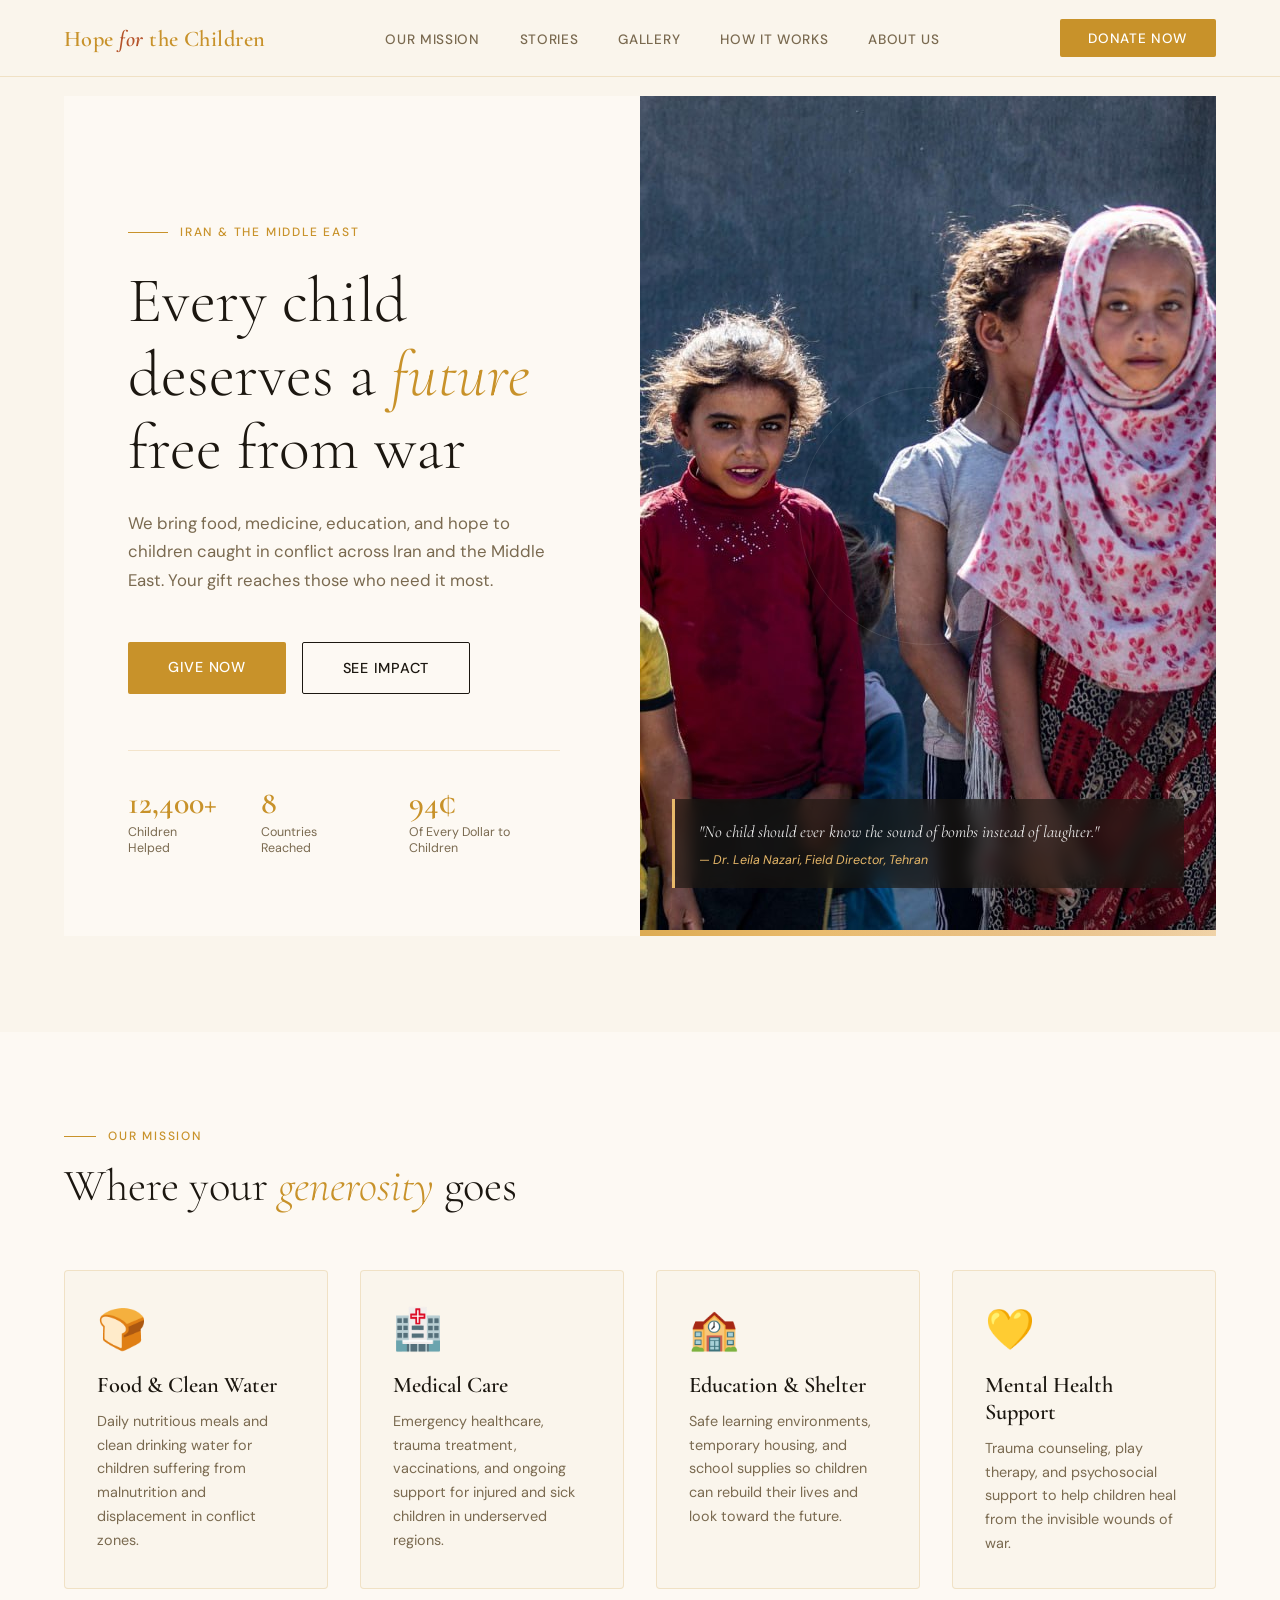
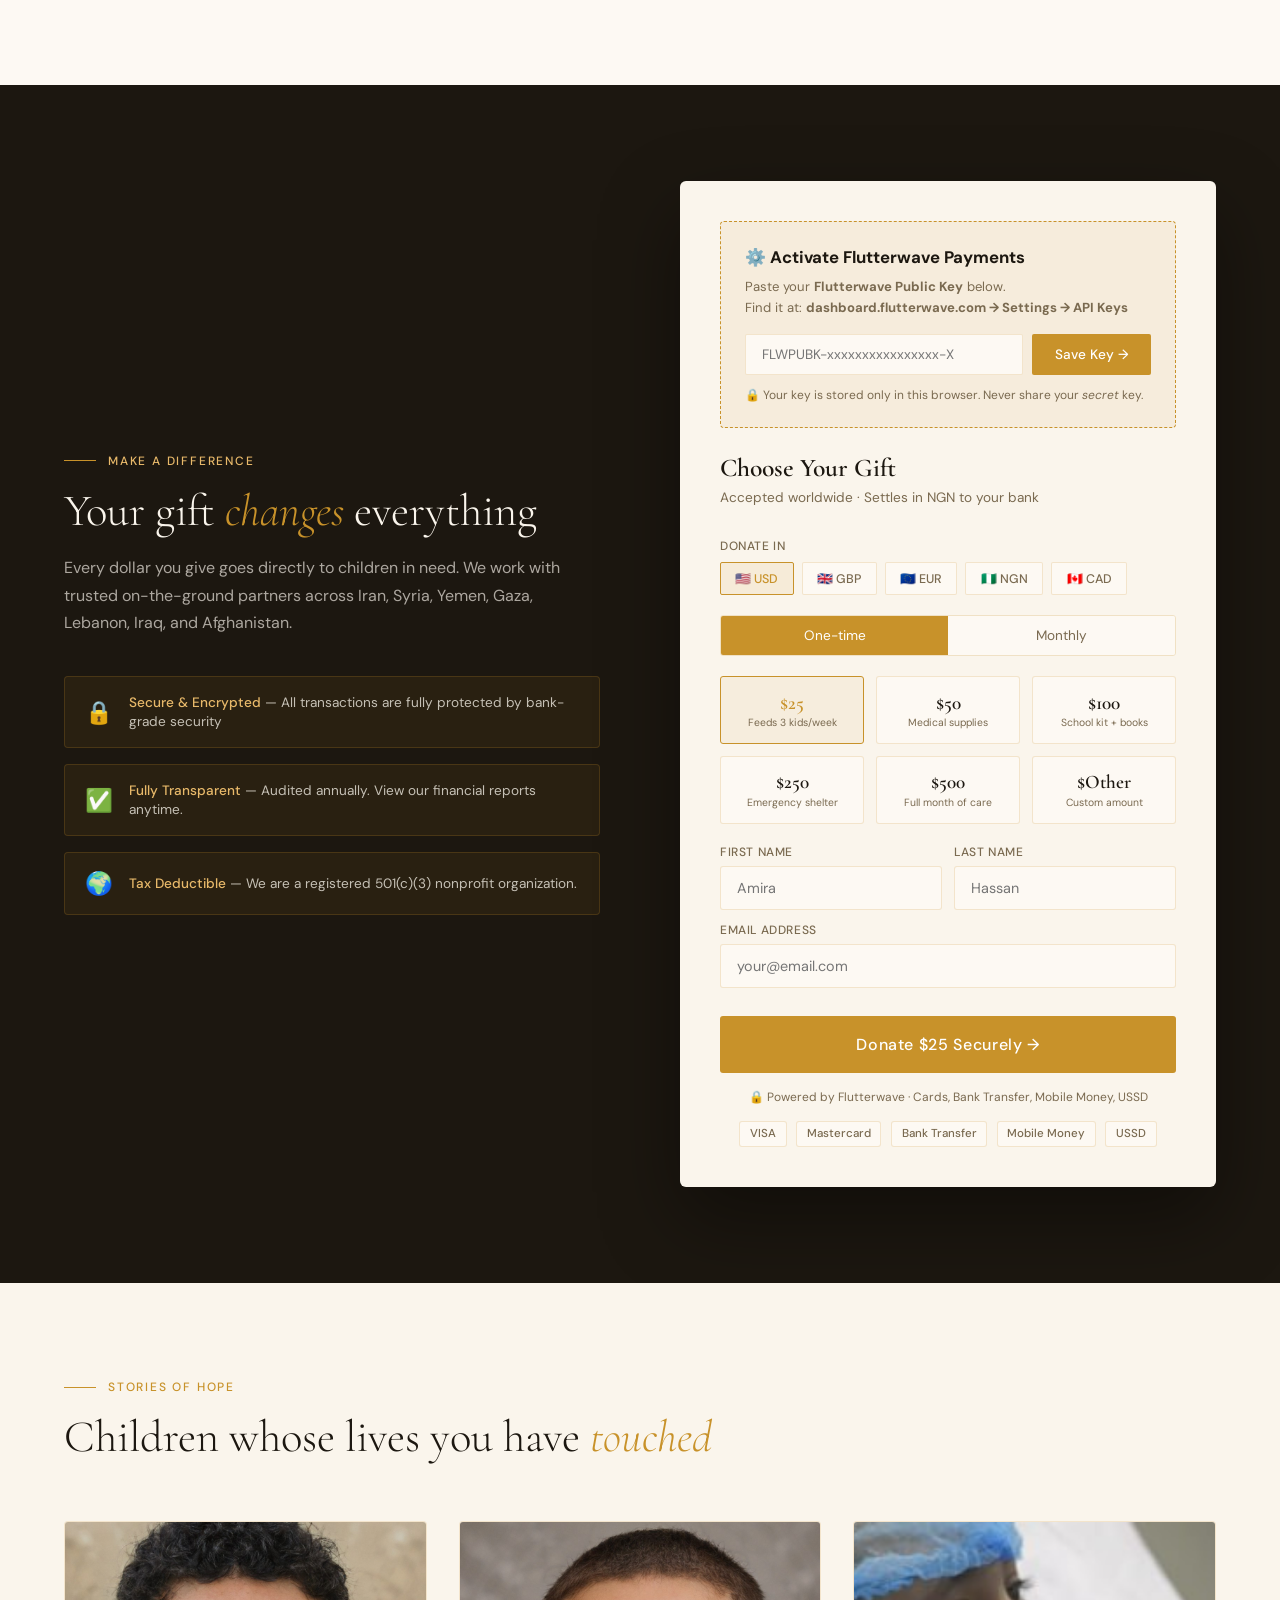
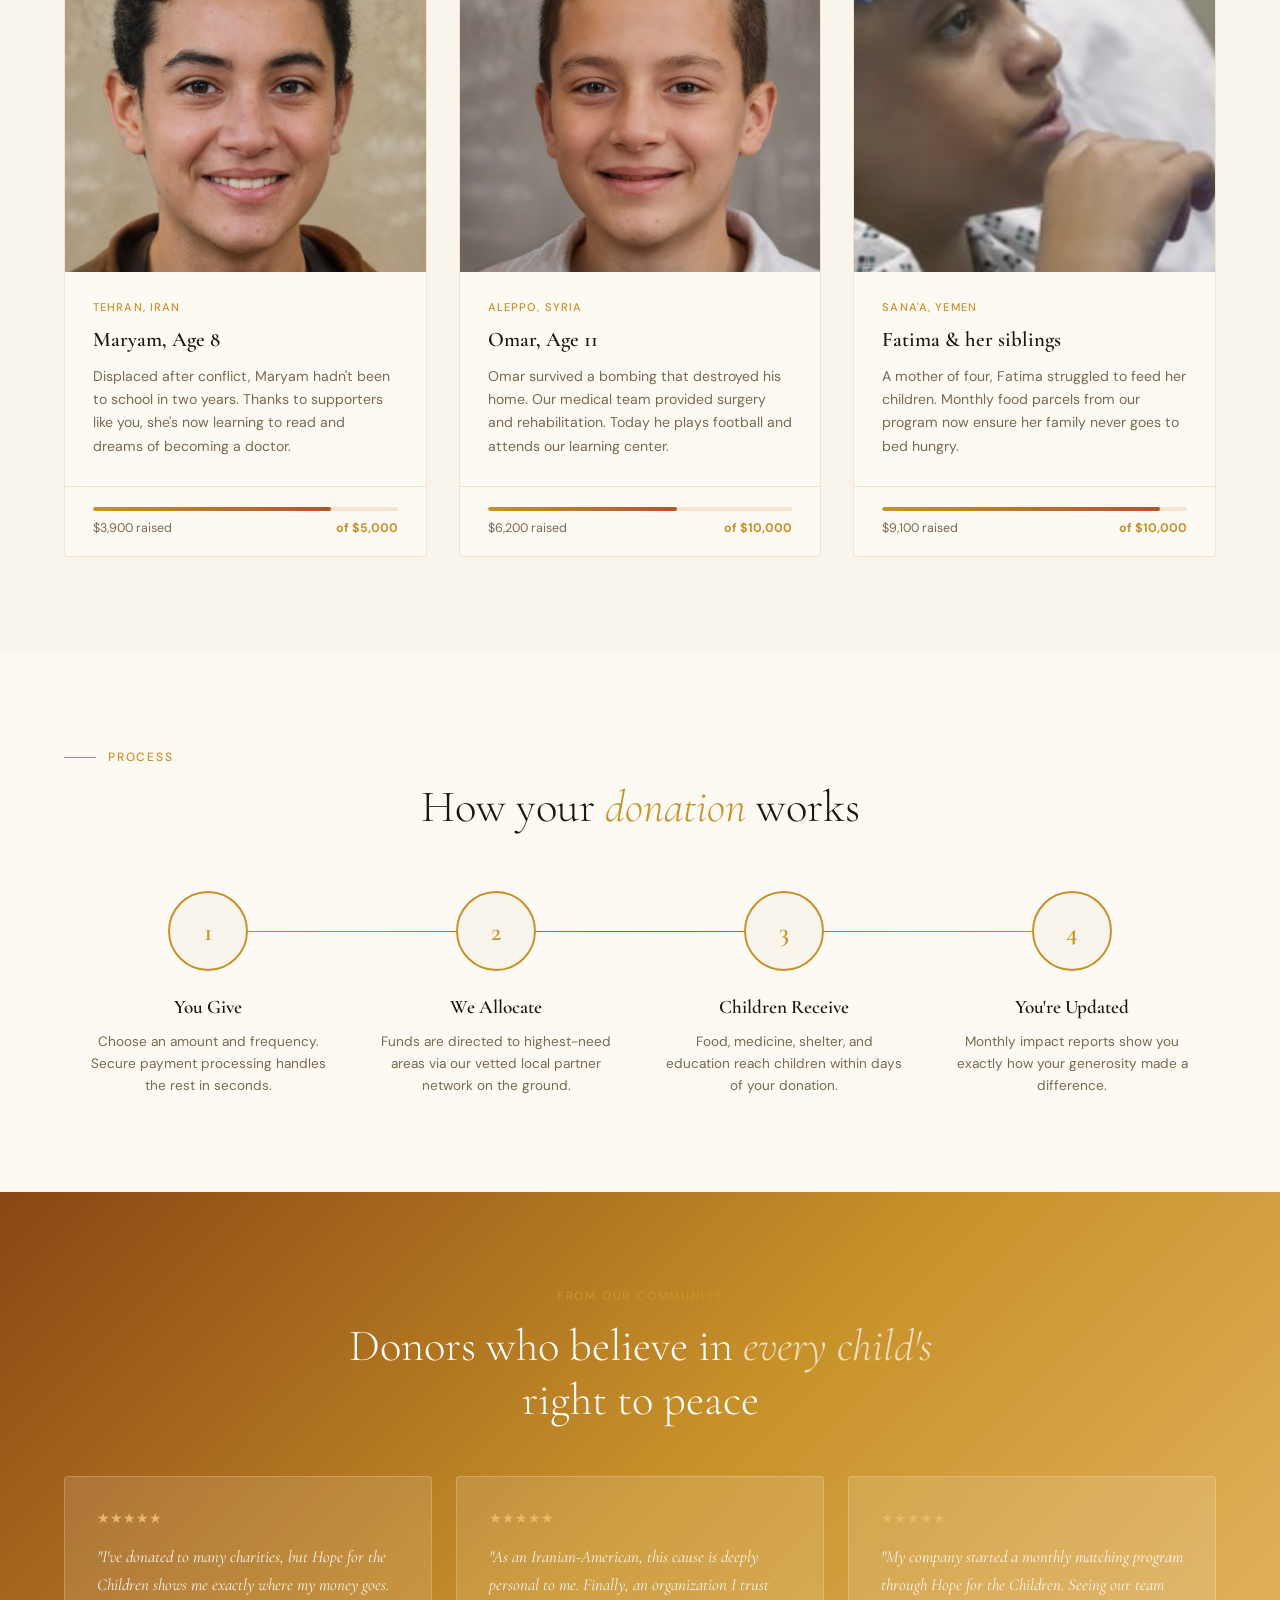
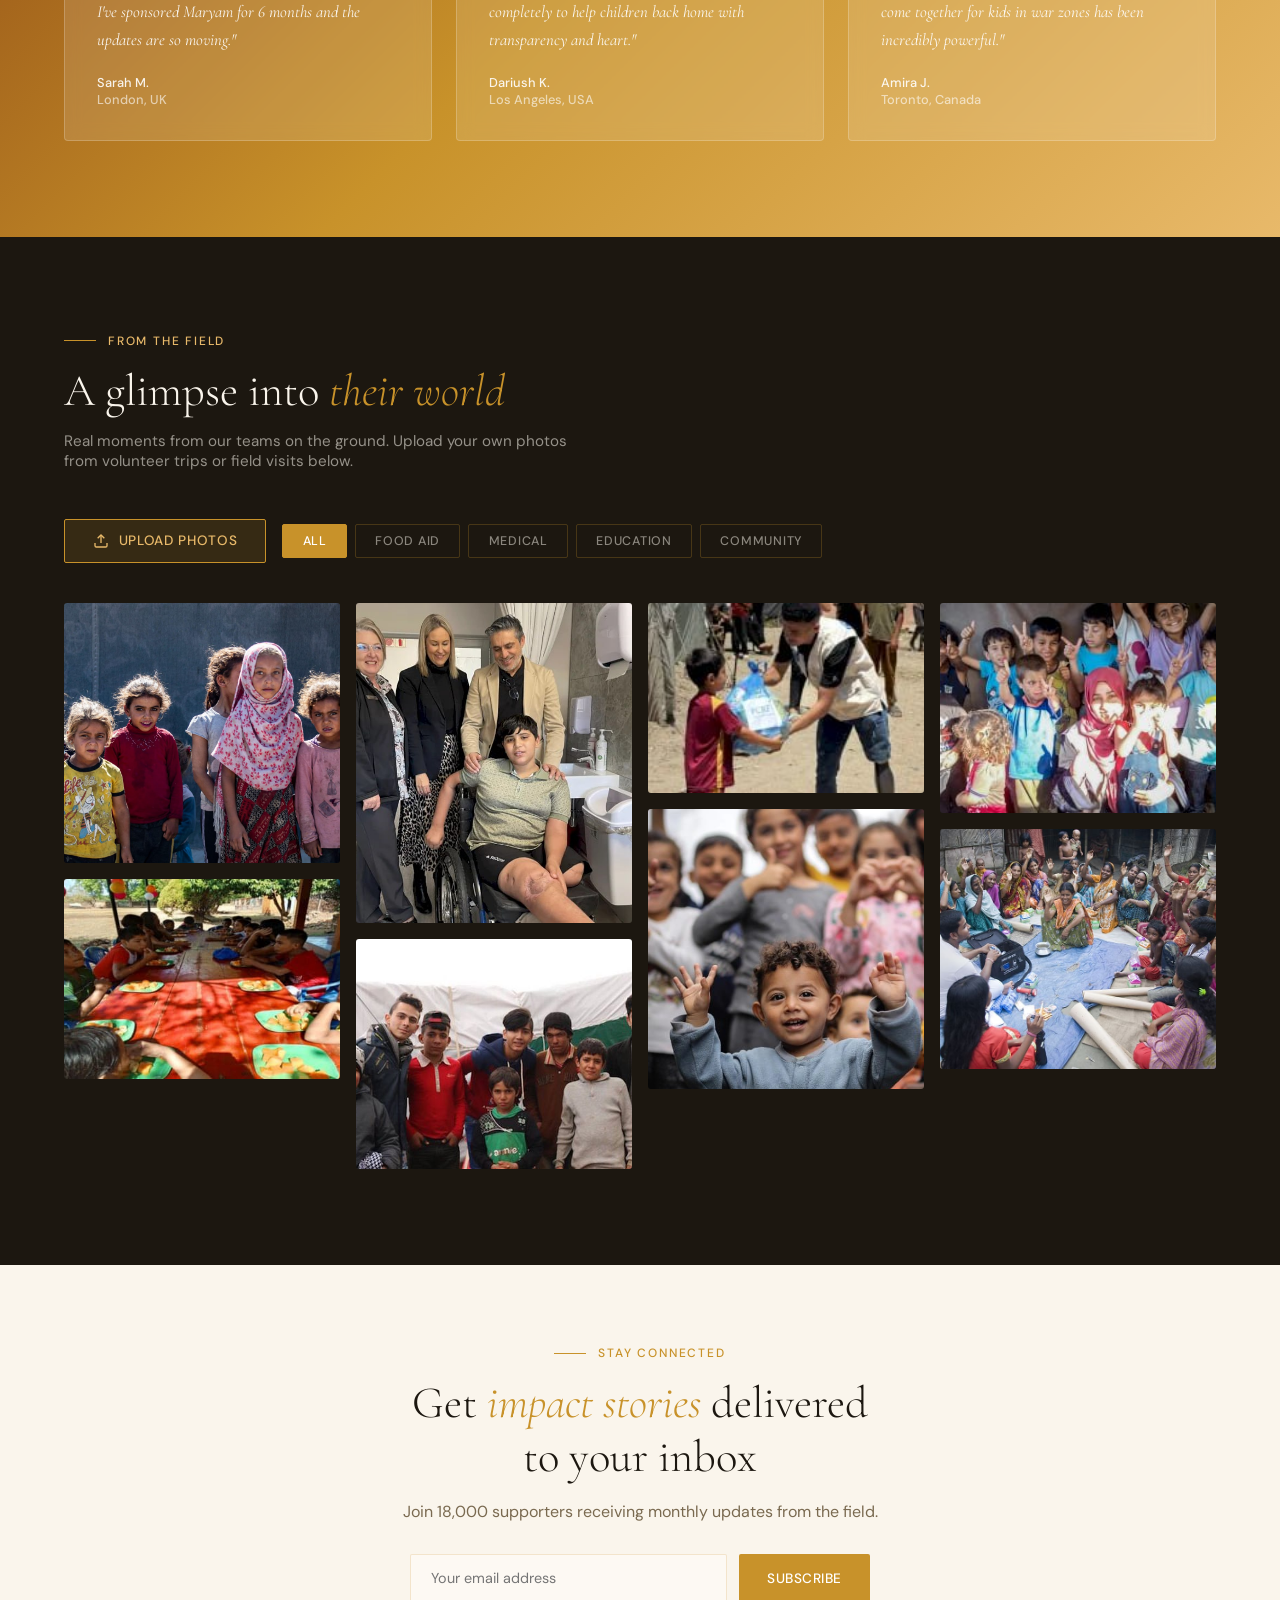
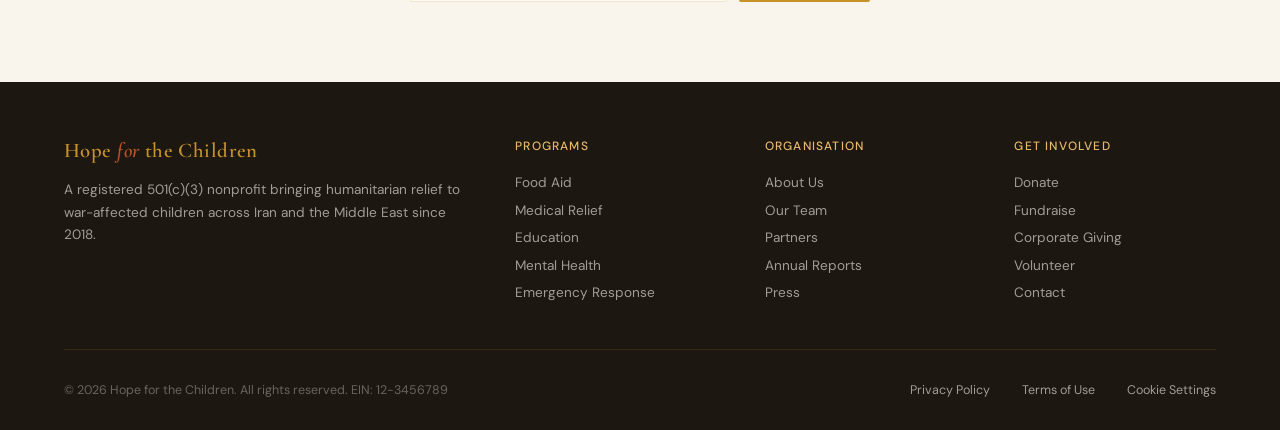
==== index.html @ 5f7e178a "Fix image paths and rename assets" ====
<!DOCTYPE html>
<html lang="en">
<head>
<meta charset="UTF-8">
<meta name="viewport" content="width=device-width, initial-scale=1.0">
<title>Hope for the Children — Iran & Middle East</title>
<link href="https://fonts.googleapis.com/css2?family=Cormorant+Garamond:ital,wght@0,300;0,400;0,600;1,300;1,400&family=DM+Sans:wght@300;400;500&display=swap" rel="stylesheet">
<style>
  *, *::before, *::after { box-sizing: border-box; margin: 0; padding: 0; }

  :root {
    --gold: #C8922A;
    --gold-light: #E8B96A;
    --terra: #B5532A;
    --cream: #FAF5EC;
    --warm-white: #FDF9F3;
    --charcoal: #1C1710;
    --text: #2E2416;
    --muted: #7A6A50;
    --border: rgba(200, 146, 42, 0.2);
  }

  html { scroll-behavior: smooth; }

  body {
    font-family: 'DM Sans', sans-serif;
    background: var(--cream);
    color: var(--text);
    overflow-x: hidden;
  }

  /* ── NAV ── */
  nav {
    position: fixed; top: 0; left: 0; right: 0; z-index: 100;
    display: flex; align-items: center; justify-content: space-between;
    padding: 1.2rem 4rem;
    background: rgba(250, 245, 236, 0.92);
    backdrop-filter: blur(12px);
    border-bottom: 1px solid var(--border);
  }
  .nav-logo {
    font-family: 'Cormorant Garamond', serif;
    font-size: 1.4rem; font-weight: 600; color: var(--gold);
    letter-spacing: 0.02em;
  }
  .nav-logo span { color: var(--terra); font-style: italic; }
  .nav-links { display: flex; gap: 2.5rem; list-style: none; }
  .nav-links a {
    font-size: 0.85rem; font-weight: 500; color: var(--muted);
    text-decoration: none; letter-spacing: 0.05em; text-transform: uppercase;
    transition: color 0.2s;
  }
  .nav-links a:hover { color: var(--gold); }
  .nav-cta {
    background: var(--gold); color: #fff; border: none;
    padding: 0.65rem 1.8rem; border-radius: 2px;
    font-family: 'DM Sans', sans-serif; font-size: 0.85rem;
    font-weight: 500; letter-spacing: 0.05em; text-transform: uppercase;
    cursor: pointer; transition: background 0.2s, transform 0.1s;
    text-decoration: none;
  }
  .nav-cta:hover { background: var(--terra); transform: translateY(-1px); }

  /* ── HERO ── */
  .hero {
    min-height: 100vh;
    display: grid; grid-template-columns: 1fr 1fr;
    position: relative; overflow: hidden;
  }
  .hero-left {
    display: flex; flex-direction: column; justify-content: center;
    padding: 8rem 5rem 5rem 4rem;
    background: var(--warm-white);
    position: relative; z-index: 2;
  }
  .hero-eyebrow {
    font-size: 0.75rem; font-weight: 500; color: var(--gold);
    letter-spacing: 0.15em; text-transform: uppercase;
    margin-bottom: 1.5rem;
    display: flex; align-items: center; gap: 0.75rem;
  }
  .hero-eyebrow::before {
    content: ''; display: block; width: 2.5rem; height: 1px; background: var(--gold);
  }
  .hero h1 {
    font-family: 'Cormorant Garamond', serif;
    font-size: clamp(3rem, 5vw, 4.5rem);
    font-weight: 300; line-height: 1.15; color: var(--charcoal);
    margin-bottom: 1.5rem;
  }
  .hero h1 em { color: var(--gold); font-style: italic; }
  .hero-sub {
    font-size: 1.05rem; color: var(--muted); line-height: 1.7;
    max-width: 480px; margin-bottom: 3rem;
  }
  .hero-actions { display: flex; gap: 1rem; flex-wrap: wrap; }
  .btn-primary {
    background: var(--gold); color: #fff; border: none;
    padding: 1rem 2.5rem; border-radius: 2px;
    font-family: 'DM Sans', sans-serif; font-size: 0.9rem;
    font-weight: 500; letter-spacing: 0.05em; text-transform: uppercase;
    cursor: pointer; transition: all 0.2s; text-decoration: none; display: inline-block;
  }
  .btn-primary:hover { background: var(--terra); transform: translateY(-2px); box-shadow: 0 8px 24px rgba(200,146,42,0.3); }
  .btn-secondary {
    background: transparent; color: var(--charcoal);
    border: 1.5px solid var(--charcoal);
    padding: 1rem 2.5rem; border-radius: 2px;
    font-family: 'DM Sans', sans-serif; font-size: 0.9rem;
    font-weight: 500; letter-spacing: 0.05em; text-transform: uppercase;
    cursor: pointer; transition: all 0.2s; text-decoration: none; display: inline-block;
  }
  .btn-secondary:hover { border-color: var(--gold); color: var(--gold); }
  .hero-stats {
    display: flex; gap: 2.5rem; margin-top: 3.5rem;
    padding-top: 2rem; border-top: 1px solid var(--border);
  }
  .hero-stat-num {
    font-family: 'Cormorant Garamond', serif;
    font-size: 2rem; font-weight: 600; color: var(--gold);
  }
  .hero-stat-label { font-size: 0.78rem; color: var(--muted); font-weight: 400; margin-top: 0.1rem; }
  .hero-right {
    position: relative; overflow: hidden;
    background: linear-gradient(135deg, #8B4513 0%, #C8922A 40%, #E8B96A 70%, #F5DEB3 100%);
  }
  .hero-pattern {
    position: absolute; inset: 0;
    background-image:
      radial-gradient(circle at 30% 40%, rgba(255,255,255,0.08) 0%, transparent 50%),
      radial-gradient(circle at 80% 70%, rgba(181,83,42,0.3) 0%, transparent 50%);
  }
  .hero-geometric {
    position: absolute; inset: 0;
    display: flex; align-items: center; justify-content: center;
  }
  .geo-circle {
    width: 420px; height: 420px; border-radius: 50%;
    border: 1px solid rgba(255,255,255,0.2);
    display: flex; align-items: center; justify-content: center;
    position: relative;
    animation: slowSpin 40s linear infinite;
  }
  .geo-circle::before {
    content: ''; position: absolute; inset: 30px;
    border-radius: 50%; border: 1px solid rgba(255,255,255,0.15);
  }
  .geo-circle::after {
    content: ''; position: absolute; inset: 80px;
    border-radius: 50%; border: 1px solid rgba(255,255,255,0.1);
  }
  @keyframes slowSpin { to { transform: rotate(360deg); } }
  .geo-inner {
    width: 200px; height: 200px;
    display: flex; flex-direction: column; align-items: center; justify-content: center;
    background: rgba(255,255,255,0.1);
    border-radius: 50%; backdrop-filter: blur(4px);
    animation: slowSpin 40s linear reverse infinite;
  }
  .geo-icon { font-size: 4rem; animation: pulse 3s ease-in-out infinite; }
  @keyframes pulse { 0%,100%{transform:scale(1)} 50%{transform:scale(1.08)} }
  .geo-text {
    font-family: 'Cormorant Garamond', serif;
    font-size: 0.85rem; color: rgba(255,255,255,0.9);
    letter-spacing: 0.1em; text-transform: uppercase; margin-top: 0.5rem;
  }
  .hero-quote {
    position: absolute; bottom: 3rem; left: 2rem; right: 2rem;
    background: rgba(28,23,16,0.6); backdrop-filter: blur(8px);
    border-left: 3px solid var(--gold-light);
    padding: 1.25rem 1.5rem; border-radius: 0 4px 4px 0;
    color: rgba(255,255,255,0.9);
  }
  .hero-quote p {
    font-family: 'Cormorant Garamond', serif;
    font-size: 1.05rem; font-style: italic; line-height: 1.5;
  }
  .hero-quote cite { font-size: 0.78rem; color: var(--gold-light); margin-top: 0.5rem; display: block; }

  /* ── SECTION BASE ── */
  section { padding: 6rem 4rem; }
  .section-label {
    font-size: 0.75rem; font-weight: 500; color: var(--gold);
    letter-spacing: 0.15em; text-transform: uppercase;
    display: flex; align-items: center; gap: 0.75rem;
    margin-bottom: 1rem;
  }
  .section-label::before { content:''; width:2rem; height:1px; background:var(--gold); display:block; }
  h2 {
    font-family: 'Cormorant Garamond', serif;
    font-size: clamp(2rem, 3.5vw, 3rem); font-weight: 300;
    color: var(--charcoal); line-height: 1.2;
  }
  h2 em { color: var(--gold); font-style: italic; }

  /* ── IMPACT AREAS ── */
  .impact { background: var(--warm-white); }
  .impact-grid {
    display: grid; grid-template-columns: repeat(4, 1fr); gap: 2rem;
    margin-top: 3.5rem;
  }
  .impact-card {
    padding: 2rem;
    border: 1px solid var(--border);
    border-radius: 4px;
    background: var(--cream);
    transition: all 0.3s; cursor: default;
    position: relative; overflow: hidden;
  }
  .impact-card::before {
    content: ''; position: absolute; bottom: 0; left: 0; right: 0; height: 3px;
    background: linear-gradient(90deg, var(--gold), var(--terra));
    transform: scaleX(0); transform-origin: left; transition: transform 0.3s;
  }
  .impact-card:hover { transform: translateY(-4px); box-shadow: 0 16px 40px rgba(200,146,42,0.1); }
  .impact-card:hover::before { transform: scaleX(1); }
  .impact-icon { font-size: 2.5rem; margin-bottom: 1rem; }
  .impact-card h3 {
    font-family: 'Cormorant Garamond', serif;
    font-size: 1.4rem; font-weight: 600; margin-bottom: 0.75rem; color: var(--charcoal);
  }
  .impact-card p { font-size: 0.9rem; color: var(--muted); line-height: 1.65; }

  /* ── DONATE ── */
  .donate-section {
    background: var(--charcoal);
    display: grid; grid-template-columns: 1fr 1fr; gap: 5rem;
    align-items: center;
  }
  .donate-left h2 { color: var(--cream); }
  .donate-left p { color: rgba(250,245,236,0.65); font-size: 1rem; line-height: 1.7; margin-top: 1rem; }
  .trust-badges { display: flex; flex-direction: column; gap: 1rem; margin-top: 2.5rem; }
  .trust-badge {
    display: flex; align-items: center; gap: 1rem;
    padding: 1rem 1.25rem; border-radius: 4px;
    background: rgba(200,146,42,0.08); border: 1px solid rgba(200,146,42,0.2);
  }
  .trust-badge-icon { font-size: 1.4rem; }
  .trust-badge-text { font-size: 0.85rem; color: rgba(250,245,236,0.75); line-height: 1.4; }
  .trust-badge-text strong { color: var(--gold-light); font-weight: 500; }
  .donate-form {
    background: var(--cream); border-radius: 6px; padding: 2.5rem;
    box-shadow: 0 32px 80px rgba(0,0,0,0.4);
  }
  .form-title {
    font-family: 'Cormorant Garamond', serif;
    font-size: 1.6rem; font-weight: 600; color: var(--charcoal);
    margin-bottom: 0.4rem;
  }
  .form-subtitle { font-size: 0.85rem; color: var(--muted); margin-bottom: 2rem; }
  .amount-grid { display: grid; grid-template-columns: repeat(3, 1fr); gap: 0.75rem; margin-bottom: 1.5rem; }
  .amount-btn {
    padding: 0.85rem; border-radius: 3px;
    border: 1.5px solid var(--border); background: var(--warm-white);
    font-family: 'Cormorant Garamond', serif; font-size: 1.2rem; font-weight: 600;
    color: var(--charcoal); cursor: pointer; transition: all 0.2s; text-align: center;
  }
  .amount-btn:hover, .amount-btn.active {
    border-color: var(--gold); background: rgba(200,146,42,0.08); color: var(--gold);
  }
  .amount-btn small { display: block; font-family: 'DM Sans', sans-serif; font-size: 0.65rem; color: var(--muted); font-weight: 400; margin-top: 0.1rem; }
  .custom-amount {
    margin-bottom: 1.5rem;
  }
  .custom-amount label { font-size: 0.78rem; font-weight: 500; color: var(--muted); letter-spacing: 0.05em; text-transform: uppercase; display: block; margin-bottom: 0.5rem; }
  .input-wrap { position: relative; }
  .input-wrap span {
    position: absolute; left: 1rem; top: 50%; transform: translateY(-50%);
    color: var(--gold); font-weight: 600; font-size: 1rem;
  }
  .custom-amount input {
    width: 100%; padding: 0.85rem 1rem 0.85rem 2rem;
    border: 1.5px solid var(--border); border-radius: 3px;
    background: var(--warm-white); font-size: 1rem; color: var(--charcoal);
    font-family: 'DM Sans', sans-serif; outline: none; transition: border-color 0.2s;
  }
  .custom-amount input:focus { border-color: var(--gold); }
  .frequency-toggle {
    display: flex; border: 1.5px solid var(--border); border-radius: 3px;
    overflow: hidden; margin-bottom: 1.5rem;
  }
  .freq-btn {
    flex: 1; padding: 0.7rem; border: none; background: var(--warm-white);
    font-family: 'DM Sans', sans-serif; font-size: 0.85rem;
    color: var(--muted); cursor: pointer; transition: all 0.2s;
  }
  .freq-btn.active { background: var(--gold); color: #fff; }
  .donate-btn {
    width: 100%; padding: 1.1rem; background: var(--gold);
    border: none; border-radius: 3px; color: #fff;
    font-family: 'DM Sans', sans-serif; font-size: 1rem; font-weight: 500;
    letter-spacing: 0.04em; cursor: pointer; transition: all 0.2s;
    margin-top: 0.5rem;
  }
  .donate-btn:hover { background: var(--terra); box-shadow: 0 8px 24px rgba(200,146,42,0.3); }
  .secure-note {
    text-align: center; font-size: 0.75rem; color: var(--muted);
    margin-top: 1rem; display: flex; align-items: center; justify-content: center; gap: 0.4rem;
  }

  /* ── STORIES ── */
  .stories { background: var(--cream); }
  .stories-grid { display: grid; grid-template-columns: repeat(3, 1fr); gap: 2rem; margin-top: 3.5rem; }
  .story-card {
    background: var(--warm-white); border-radius: 4px; overflow: hidden;
    border: 1px solid var(--border); transition: all 0.3s;
  }
  .story-card:hover { transform: translateY(-4px); box-shadow: 0 16px 40px rgba(200,146,42,0.1); }
  .story-visual {
    height: 350px; display: flex; align-items: center; justify-content: center;
    font-size: 4rem; position: relative; overflow: hidden;
  }
  .story-visu{
    width: 100%;
    height: 100%;
    object-fit: cover;
    
  }
  .story-card:nth-child(1) .story-visual { background: linear-gradient(135deg, #F5DEB3, #C8922A); }
  .story-card:nth-child(2) .story-visual { background: linear-gradient(135deg, #E8C4A0, #B5532A); }
  .story-card:nth-child(3) .story-visual { background: linear-gradient(135deg, #D4A574, #8B4513); }
  .story-body { padding: 1.75rem; }
  .story-tag {
    font-size: 0.7rem; font-weight: 500; color: var(--gold);
    letter-spacing: 0.1em; text-transform: uppercase; margin-bottom: 0.75rem;
  }
  .story-card h3 {
    font-family: 'Cormorant Garamond', serif;
    font-size: 1.3rem; font-weight: 600; color: var(--charcoal);
    margin-bottom: 0.75rem; line-height: 1.3;
  }
  .story-card p { font-size: 0.88rem; color: var(--muted); line-height: 1.65; }
  .story-progress { padding: 1.25rem 1.75rem; border-top: 1px solid var(--border); }
  .progress-bar { height: 4px; background: var(--border); border-radius: 2px; overflow: hidden; margin-bottom: 0.6rem; }
  .progress-fill { height: 100%; background: linear-gradient(90deg, var(--gold), var(--terra)); border-radius: 2px; }
  .progress-text { font-size: 0.78rem; color: var(--muted); display: flex; justify-content: space-between; }
  .progress-text strong { color: var(--gold); }

  /* ── HOW IT WORKS ── */
  .how { background: var(--warm-white); }
  .how-steps { display: grid; grid-template-columns: repeat(4, 1fr); gap: 0; margin-top: 3.5rem; position: relative; }
  .how-steps::before {
    content: ''; position: absolute; top: 2.5rem; left: 12.5%; right: 12.5%;
    height: 1px; background: linear-gradient(90deg, var(--gold), var(--terra), var(--gold));
    z-index: 0;
  }
  .how-step { text-align: center; padding: 0 1.5rem; position: relative; z-index: 1; }
  .step-num {
    width: 5rem; height: 5rem; border-radius: 50%;
    background: var(--cream); border: 2px solid var(--gold);
    display: flex; align-items: center; justify-content: center;
    margin: 0 auto 1.5rem;
    font-family: 'Cormorant Garamond', serif;
    font-size: 1.6rem; font-weight: 600; color: var(--gold);
  }
  .how-step h3 {
    font-family: 'Cormorant Garamond', serif;
    font-size: 1.2rem; font-weight: 600; color: var(--charcoal);
    margin-bottom: 0.75rem;
  }
  .how-step p { font-size: 0.85rem; color: var(--muted); line-height: 1.6; }

  /* ── TESTIMONIALS ── */
  .testimonials {
    background: linear-gradient(135deg, #8B4513 0%, #C8922A 50%, #E8B96A 100%);
    text-align: center;
  }
  .testimonials .section-label { justify-content: center; }
  .testimonials .section-label::before { display: none; }
  .testimonials h2 { color: #fff; margin: 0 auto 3rem; max-width: 600px; }
  .testimonials h2 em { color: rgba(255,255,255,0.7); }
  .testimonials-grid { display: grid; grid-template-columns: repeat(3, 1fr); gap: 1.5rem; }
  .testimonial-card {
    background: rgba(255,255,255,0.12); backdrop-filter: blur(8px);
    border: 1px solid rgba(255,255,255,0.2); border-radius: 4px;
    padding: 2rem; text-align: left;
  }
  .testimonial-stars { color: var(--gold-light); margin-bottom: 1rem; font-size: 0.9rem; }
  .testimonial-card p {
    font-family: 'Cormorant Garamond', serif;
    font-size: 1.05rem; font-style: italic; color: rgba(255,255,255,0.9);
    line-height: 1.65; margin-bottom: 1.25rem;
  }
  .testimonial-author { font-size: 0.8rem; color: rgba(255,255,255,0.6); font-weight: 500; }
  .testimonial-author strong { color: rgba(255,255,255,0.9); font-weight: 500; display: block; }

  /* ── NEWSLETTER ── */
  .newsletter { background: var(--cream); text-align: center; padding: 5rem 4rem; }
  .newsletter h2 { margin: 0.75rem auto 1rem; max-width: 500px; }
  .newsletter p { color: var(--muted); margin-bottom: 2rem; }
  .newsletter-form { display: flex; gap: 0.75rem; max-width: 460px; margin: 0 auto; }
  .newsletter-form input {
    flex: 1; padding: 0.9rem 1.25rem;
    border: 1.5px solid var(--border); border-radius: 2px;
    background: var(--warm-white); font-family: 'DM Sans', sans-serif;
    font-size: 0.9rem; color: var(--charcoal); outline: none;
    transition: border-color 0.2s;
  }
  .newsletter-form input:focus { border-color: var(--gold); }
  .newsletter-form button {
    padding: 0.9rem 1.75rem; background: var(--gold); color: #fff;
    border: none; border-radius: 2px; font-family: 'DM Sans', sans-serif;
    font-size: 0.85rem; font-weight: 500; letter-spacing: 0.04em;
    text-transform: uppercase; cursor: pointer; transition: background 0.2s; white-space: nowrap;
  }
  .newsletter-form button:hover { background: var(--terra); }

  /* ── FOOTER ── */
  footer {
    background: var(--charcoal); color: rgba(250,245,236,0.6);
    padding: 3.5rem 4rem 2rem; font-size: 0.85rem;
  }
  .footer-top {
    display: grid; grid-template-columns: 2fr 1fr 1fr 1fr; gap: 3rem;
    padding-bottom: 3rem; border-bottom: 1px solid rgba(200,146,42,0.15);
    margin-bottom: 2rem;
  }
  .footer-brand .nav-logo { font-size: 1.3rem; display: block; margin-bottom: 1rem; }
  .footer-brand p { line-height: 1.65; }
  footer h4 {
    font-size: 0.75rem; font-weight: 500; color: var(--gold-light);
    letter-spacing: 0.1em; text-transform: uppercase; margin-bottom: 1.25rem;
  }
  footer ul { list-style: none; display: flex; flex-direction: column; gap: 0.65rem; }
  footer a { color: rgba(250,245,236,0.6); text-decoration: none; transition: color 0.2s; }
  footer a:hover { color: var(--gold-light); }
  .footer-bottom { display: flex; justify-content: space-between; align-items: center; font-size: 0.78rem; }
  .footer-bottom p { color: rgba(250,245,236,0.35); }
  .footer-legal { display: flex; gap: 2rem; }

  /* ── ANIMATIONS ── */
  .fade-up {
    opacity: 0; transform: translateY(30px);
    transition: opacity 0.7s ease, transform 0.7s ease;
  }
  .fade-up.visible { opacity: 1; transform: translateY(0); }

  /* ── RESPONSIVE ── */
  @media (max-width: 1024px) {
    nav { padding: 1rem 2rem; }
    .hero { grid-template-columns: 1fr; }
    .hero-right { min-height: 50vh; }
    .hero-left { padding: 8rem 2rem 3rem; }
    .impact-grid, .how-steps { grid-template-columns: repeat(2,1fr); }
    .how-steps::before { display: none; }
    .stories-grid, .testimonials-grid { grid-template-columns: 1fr; }
    .donate-section { grid-template-columns: 1fr; gap: 3rem; }
    .footer-top { grid-template-columns: 1fr 1fr; gap: 2rem; }
    section { padding: 4rem 2rem; }
    .donate-section { padding: 4rem 2rem; }
  }
  @media (max-width: 600px) {
    nav { padding: 1rem; }
    .nav-links { display: none; }
    .impact-grid { grid-template-columns: 1fr; }
    .amount-grid { grid-template-columns: repeat(2,1fr); }
    .newsletter-form { flex-direction: column; }
    .footer-top { grid-template-columns: 1fr; }
    .hero-stats { gap: 1.5rem; }
  }

  /* ── GALLERY ── */
  .gallery { background: var(--charcoal); padding: 6rem 4rem; }
  .gallery .section-label { color: var(--gold-light); }
  .gallery h2 { color: var(--cream); margin-bottom: 0.75rem; }
  .gallery-subtitle { color: rgba(250,245,236,0.55); font-size: 0.95rem; margin-bottom: 3rem; max-width: 540px; }

  .gallery-upload-bar {
    display: flex; align-items: center; gap: 1rem;
    margin-bottom: 2.5rem; flex-wrap: wrap;
  }
  .upload-btn {
    display: inline-flex; align-items: center; gap: 0.6rem;
    padding: 0.8rem 1.75rem; border-radius: 2px;
    background: rgba(200,146,42,0.15); border: 1.5px solid var(--gold);
    color: var(--gold-light); font-family: 'DM Sans', sans-serif;
    font-size: 0.85rem; font-weight: 500; letter-spacing: 0.05em;
    text-transform: uppercase; cursor: pointer; transition: all 0.2s;
  }
  .upload-btn:hover { background: rgba(200,146,42,0.28); }
  .upload-btn svg { width: 16px; height: 16px; }
  #fileInput { display: none; }
  .gallery-filter-tabs {
    display: flex; gap: 0.5rem; flex-wrap: wrap;
  }
  .filter-tab {
    padding: 0.5rem 1.2rem; border-radius: 2px;
    border: 1px solid rgba(200,146,42,0.25);
    background: transparent; color: rgba(250,245,236,0.5);
    font-family: 'DM Sans', sans-serif; font-size: 0.78rem;
    font-weight: 500; letter-spacing: 0.06em; text-transform: uppercase;
    cursor: pointer; transition: all 0.2s;
  }
  .filter-tab.active, .filter-tab:hover {
    background: var(--gold); color: #fff; border-color: var(--gold);
  }

  /* Masonry grid */
  .gallery-grid {
    columns: 4; column-gap: 1rem;
  }
  .gallery-item {
    break-inside: avoid; margin-bottom: 1rem;
    position: relative; overflow: hidden; border-radius: 3px;
    cursor: pointer; display: block;
  }
  .gallery-item .g-img {
    width: 100%; display: block;
    transition: transform 0.5s cubic-bezier(0.25,0.46,0.45,0.94);
    border-radius: 3px;
  }
  .gallery-item:hover .g-img { transform: scale(1.04); }
  .gallery-item .g-overlay {
    position: absolute; inset: 0; border-radius: 3px;
    background: linear-gradient(to top, rgba(28,23,16,0.85) 0%, transparent 55%);
    opacity: 0; transition: opacity 0.3s; display: flex;
    flex-direction: column; justify-content: flex-end; padding: 1.25rem;
  }
  .g-imgs{
    height: 100%;
    width: 100%;
    object-fit: cover;
  }
  .gallery-item:hover .g-overlay { opacity: 1; }
  .g-caption {
    font-family: 'Cormorant Garamond', serif;
    font-size: 1rem; color: #fff; line-height: 1.35;
    margin-bottom: 0.3rem;
  }
  .g-tag {
    font-size: 0.7rem; color: var(--gold-light);
    letter-spacing: 0.1em; text-transform: uppercase;
  }
  .g-zoom-icon {
    position: absolute; top: 1rem; right: 1rem;
    width: 32px; height: 32px; border-radius: 50%;
    background: rgba(200,146,42,0.85); display: flex; align-items: center;
    justify-content: center; opacity: 0; transition: opacity 0.3s;
    color: #fff; font-size: 0.9rem;
  }
  .gallery-item:hover .g-zoom-icon { opacity: 1; }

  /* Empty state */
  .gallery-empty {
    text-align: center; padding: 4rem 2rem;
    border: 2px dashed rgba(200,146,42,0.2); border-radius: 6px;
    color: rgba(250,245,236,0.35);
  }
  .gallery-empty-icon { font-size: 3rem; margin-bottom: 1rem; }
  .gallery-empty p { font-size: 0.9rem; line-height: 1.6; }

  /* Lightbox */
  .lightbox {
    position: fixed; inset: 0; z-index: 2000;
    background: rgba(16,12,8,0.97);
    display: flex; align-items: center; justify-content: center;
    opacity: 0; pointer-events: none; transition: opacity 0.3s;
    flex-direction: column;
  }
  .lightbox.open { opacity: 1; pointer-events: all; }
  .lightbox-inner {
    position: relative; max-width: 90vw; max-height: 80vh;
    display: flex; align-items: center; justify-content: center;
  }
  .lightbox-img {
    max-width: 90vw; max-height: 75vh;
    border-radius: 4px; object-fit: contain;
    box-shadow: 0 40px 100px rgba(0,0,0,0.7);
    transform: scale(0.95); transition: transform 0.3s;
  }
  .lightbox.open .lightbox-img { transform: scale(1); }
  .lightbox-info {
    margin-top: 1.5rem; text-align: center;
  }
  .lightbox-caption {
    font-family: 'Cormorant Garamond', serif;
    font-size: 1.3rem; color: var(--cream); font-style: italic;
  }
  .lightbox-tag { font-size: 0.75rem; color: var(--gold-light); letter-spacing: 0.1em; text-transform: uppercase; margin-top: 0.3rem; }
  .lightbox-close {
    position: fixed; top: 1.5rem; right: 2rem;
    background: none; border: none; color: rgba(250,245,236,0.6);
    font-size: 2rem; cursor: pointer; line-height: 1;
    transition: color 0.2s; z-index: 10;
  }
  .lightbox-close:hover { color: var(--gold-light); }
  .lightbox-nav {
    position: fixed; top: 50%; transform: translateY(-50%);
    background: rgba(200,146,42,0.15); border: 1px solid rgba(200,146,42,0.3);
    border-radius: 2px; color: var(--gold-light);
    font-size: 1.5rem; padding: 1rem 0.75rem; cursor: pointer;
    transition: all 0.2s; line-height: 1;
  }
  .lightbox-nav:hover { background: rgba(200,146,42,0.35); }
  .lightbox-prev { left: 1.5rem; }
  .lightbox-next { right: 1.5rem; }
  .lightbox-counter {
    position: fixed; bottom: 1.5rem; left: 50%; transform: translateX(-50%);
    font-size: 0.78rem; color: rgba(250,245,236,0.4); letter-spacing: 0.1em;
  }

  @media (max-width: 1024px) { .gallery-grid { columns: 3; } .gallery { padding: 4rem 2rem; } }
  @media (max-width: 700px) { .gallery-grid { columns: 2; } }
  @media (max-width: 480px) { .gallery-grid { columns: 1; } }

  .curr-btn {
    padding: 0.45rem 0.9rem; border-radius: 2px;
    border: 1.5px solid var(--border); background: var(--warm-white);
    font-family: 'DM Sans', sans-serif; font-size: 0.78rem; font-weight: 500;
    color: var(--muted); cursor: pointer; transition: all 0.2s;
  }
  .curr-btn.active, .curr-btn:hover {
    border-color: var(--gold); background: rgba(200,146,42,0.1); color: var(--gold);
  }

  /* ── MODAL ── */
  .modal-overlay {
    position: fixed; inset: 0; background: rgba(28,23,16,0.75);
    z-index: 1000; display: flex; align-items: center; justify-content: center;
    opacity: 0; pointer-events: none; transition: opacity 0.3s;
  }
  .modal-overlay.open { opacity: 1; pointer-events: all; }
  .modal {
    background: var(--cream); border-radius: 6px; padding: 2.5rem;
    max-width: 420px; width: 90%; text-align: center;
    transform: translateY(20px); transition: transform 0.3s;
  }
  .modal-overlay.open .modal { transform: translateY(0); }
  .modal-icon { font-size: 3rem; margin-bottom: 1rem; }
  .modal h3 {
    font-family: 'Cormorant Garamond', serif; font-size: 1.8rem; color: var(--charcoal);
    margin-bottom: 0.75rem;
  }
  .modal p { color: var(--muted); line-height: 1.65; margin-bottom: 1.5rem; }
  .modal-close {
    background: var(--gold); color: #fff; border: none;
    padding: 0.8rem 2rem; border-radius: 2px; cursor: pointer;
    font-family: 'DM Sans', sans-serif; font-size: 0.9rem; transition: background 0.2s;
  }
  .modal-close:hover { background: var(--terra); }
</style>
</head>
<body>

<!-- NAV -->
<nav>
  <div class="nav-logo">Hope <span>for</span> the Children</div>
  <ul class="nav-links">
    <li><a href="#impact">Our Mission</a></li>
    <li><a href="#stories">Stories</a></li>
    <li><a href="#gallery">Gallery</a></li>
    <li><a href="#how">How It Works</a></li>
    <li><a href="#about">About Us</a></li>
  </ul>
  <a href="#donate" class="nav-cta">Donate Now</a>
</nav>

<!-- HERO -->
<section class="hero" id="top">
  <div class="hero-left">
    <div class="hero-eyebrow">Iran & the Middle East</div>
    <h1>Every child deserves a <em>future</em> free from war</h1>
    <p class="hero-sub">We bring food, medicine, education, and hope to children caught in conflict across Iran and the Middle East. Your gift reaches those who need it most.</p>
    <div class="hero-actions">
      <a href="#donate" class="btn-primary">Give Now</a>
      <a href="#stories" class="btn-secondary">See Impact</a>
    </div>
    <div class="hero-stats">
      <div>
        <div class="hero-stat-num">12,400+</div>
        <div class="hero-stat-label">Children Helped</div>
      </div>
      <div>
        <div class="hero-stat-num">8</div>
        <div class="hero-stat-label">Countries Reached</div>
      </div>
      <div>
        <div class="hero-stat-num">94¢</div>
        <div class="hero-stat-label">Of Every Dollar to Children</div>
      </div>
    </div>
  </div>
  <div class="hero-right">
    <div class="hero-pattern"></div>
    <div class="hero-geometric">
      <div class="geo-circle">
        <div class="geo-inner">
         <img src="assets/classroom-tehran.jpeg">
          <div class="geo-text">Peace</div>
        </div>
      </div>
    </div>
    <div class="hero-quote">
      <p>"No child should ever know the sound of bombs instead of laughter."</p>
      <cite>— Dr. Leila Nazari, Field Director, Tehran</cite>
    </div>
  </div>
</section>

<!-- IMPACT AREAS -->
<section class="impact fade-up" id="impact">
  <div class="section-label">Our Mission</div>
  <h2>Where your <em>generosity</em> goes</h2>
  <div class="impact-grid">
    <div class="impact-card">
      <div class="impact-icon">🍞</div>
      <h3>Food & Clean Water</h3>
      <p>Daily nutritious meals and clean drinking water for children suffering from malnutrition and displacement in conflict zones.</p>
    </div>
    <div class="impact-card">
      <div class="impact-icon">🏥</div>
      <h3>Medical Care</h3>
      <p>Emergency healthcare, trauma treatment, vaccinations, and ongoing support for injured and sick children in underserved regions.</p>
    </div>
    <div class="impact-card">
      <div class="impact-icon">🏫</div>
      <h3>Education & Shelter</h3>
      <p>Safe learning environments, temporary housing, and school supplies so children can rebuild their lives and look toward the future.</p>
    </div>
    <div class="impact-card">
      <div class="impact-icon">💛</div>
      <h3>Mental Health Support</h3>
      <p>Trauma counseling, play therapy, and psychosocial support to help children heal from the invisible wounds of war.</p>
    </div>
  </div>
</section>

<!-- DONATE SECTION -->
<section class="donate-section" id="donate">
  <div class="donate-left fade-up">
    <div class="section-label" style="color:var(--gold-light)">Make a Difference</div>
    <h2>Your gift <em>changes</em> everything</h2>
    <p>Every dollar you give goes directly to children in need. We work with trusted on-the-ground partners across Iran, Syria, Yemen, Gaza, Lebanon, Iraq, and Afghanistan.</p>
    <div class="trust-badges">
      <div class="trust-badge">
        <div class="trust-badge-icon">🔒</div>
        <div class="trust-badge-text"><strong>Secure & Encrypted</strong> — All transactions are fully protected by bank-grade security</div>
      </div>
      <div class="trust-badge">
        <div class="trust-badge-icon">✅</div>
        <div class="trust-badge-text"><strong>Fully Transparent</strong> — Audited annually. View our financial reports anytime.</div>
      </div>
      <div class="trust-badge">
        <div class="trust-badge-icon">🌍</div>
        <div class="trust-badge-text"><strong>Tax Deductible</strong> — We are a registered 501(c)(3) nonprofit organization.</div>
      </div>
    </div>
  </div>

  <!-- ══ FLUTTERWAVE DONATION FORM ══ -->
  <div class="donate-form fade-up" id="flutterwaveWrap">

    <!-- ⚙️ SETUP NOTICE — hidden once public key is saved -->
    <div id="flwSetupNotice" style="background:rgba(200,146,42,0.08);border:1.5px dashed var(--gold);border-radius:4px;padding:1.5rem;margin-bottom:1.5rem;">
      <div style="font-size:1.05rem;margin-bottom:0.5rem;">⚙️ <strong style="color:var(--charcoal)">Activate Flutterwave Payments</strong></div>
      <p style="font-size:0.82rem;color:var(--muted);line-height:1.6;margin-bottom:1rem;">
        Paste your <strong>Flutterwave Public Key</strong> below.<br>
        Find it at: <strong>dashboard.flutterwave.com → Settings → API Keys</strong>
      </p>
      <div style="display:flex;gap:0.6rem;flex-wrap:wrap;">
        <input id="flwKeyInput" type="text" placeholder="FLWPUBK-xxxxxxxxxxxxxxxx-X"
          style="flex:1;padding:0.7rem 1rem;border:1.5px solid var(--border);border-radius:2px;
          font-family:'DM Sans',sans-serif;font-size:0.85rem;color:var(--charcoal);
          background:var(--warm-white);outline:none;min-width:200px;">
        <button onclick="saveFlwKey()"
          style="padding:0.7rem 1.4rem;background:var(--gold);color:#fff;border:none;
          border-radius:2px;font-family:'DM Sans',sans-serif;font-size:0.85rem;
          font-weight:500;cursor:pointer;white-space:nowrap;">Save Key →</button>
      </div>
      <p style="font-size:0.75rem;color:var(--muted);margin-top:0.75rem;">
        🔒 Your key is stored only in this browser. Never share your <em>secret</em> key.
      </p>
    </div>

    <!-- DONATION FORM UI -->
    <div id="flwForm">
      <div class="form-title">Choose Your Gift</div>
      <div class="form-subtitle">Accepted worldwide · Settles in NGN to your bank</div>

      <!-- Currency selector -->
      <div style="margin-bottom:1.25rem;">
        <label style="font-size:0.75rem;font-weight:500;color:var(--muted);letter-spacing:0.05em;text-transform:uppercase;display:block;margin-bottom:0.5rem;">Donate In</label>
        <div style="display:flex;gap:0.5rem;flex-wrap:wrap;" id="currencyBtns">
          <button class="curr-btn active" onclick="setCurrency(this,'USD','$')">🇺🇸 USD</button>
          <button class="curr-btn" onclick="setCurrency(this,'GBP','£')">🇬🇧 GBP</button>
          <button class="curr-btn" onclick="setCurrency(this,'EUR','€')">🇪🇺 EUR</button>
          <button class="curr-btn" onclick="setCurrency(this,'NGN','₦')">🇳🇬 NGN</button>
          <button class="curr-btn" onclick="setCurrency(this,'CAD','C$')">🇨🇦 CAD</button>
        </div>
      </div>

      <!-- Frequency -->
      <div class="frequency-toggle" style="margin-bottom:1.25rem;">
        <button class="freq-btn active" onclick="setFreq(this,'once')">One-time</button>
        <button class="freq-btn" onclick="setFreq(this,'monthly')">Monthly</button>
      </div>

      <!-- Preset amounts -->
      <div class="amount-grid" id="amountGrid" style="margin-bottom:1.25rem;">
        <button class="amount-btn active" onclick="setAmt(this,25)"><span class="amt-symbol">$</span>25<small>Feeds 3 kids/week</small></button>
        <button class="amount-btn" onclick="setAmt(this,50)"><span class="amt-symbol">$</span>50<small>Medical supplies</small></button>
        <button class="amount-btn" onclick="setAmt(this,100)"><span class="amt-symbol">$</span>100<small>School kit + books</small></button>
        <button class="amount-btn" onclick="setAmt(this,250)"><span class="amt-symbol">$</span>250<small>Emergency shelter</small></button>
        <button class="amount-btn" onclick="setAmt(this,500)"><span class="amt-symbol">$</span>500<small>Full month of care</small></button>
        <button class="amount-btn" onclick="setAmt(this,'custom')"><span class="amt-symbol">$</span>Other<small>Custom amount</small></button>
      </div>

      <!-- Custom amount -->
      <div id="customWrap" style="display:none;margin-bottom:1.25rem;">
        <label style="font-size:0.75rem;font-weight:500;color:var(--muted);letter-spacing:0.05em;text-transform:uppercase;display:block;margin-bottom:0.5rem;">Custom Amount</label>
        <div class="input-wrap">
          <span id="customSymbol">$</span>
          <input type="number" id="customAmt" placeholder="Enter amount" min="1"
            style="width:100%;padding:0.85rem 1rem 0.85rem 2rem;border:1.5px solid var(--border);
            border-radius:3px;background:var(--warm-white);font-size:1rem;color:var(--charcoal);
            font-family:'DM Sans',sans-serif;outline:none;" oninput="updatePayBtn()">
        </div>
      </div>

      <!-- Donor details -->
      <div style="display:grid;grid-template-columns:1fr 1fr;gap:0.75rem;margin-bottom:0.75rem;">
        <div>
          <label style="font-size:0.75rem;font-weight:500;color:var(--muted);letter-spacing:0.05em;text-transform:uppercase;display:block;margin-bottom:0.4rem;">First Name</label>
          <input id="donorFirst" type="text" placeholder="Amira"
            style="width:100%;padding:0.75rem 1rem;border:1.5px solid var(--border);border-radius:3px;
            background:var(--warm-white);font-family:'DM Sans',sans-serif;font-size:0.9rem;
            color:var(--charcoal);outline:none;">
        </div>
        <div>
          <label style="font-size:0.75rem;font-weight:500;color:var(--muted);letter-spacing:0.05em;text-transform:uppercase;display:block;margin-bottom:0.4rem;">Last Name</label>
          <input id="donorLast" type="text" placeholder="Hassan"
            style="width:100%;padding:0.75rem 1rem;border:1.5px solid var(--border);border-radius:3px;
            background:var(--warm-white);font-family:'DM Sans',sans-serif;font-size:0.9rem;
            color:var(--charcoal);outline:none;">
        </div>
      </div>
      <div style="margin-bottom:1.25rem;">
        <label style="font-size:0.75rem;font-weight:500;color:var(--muted);letter-spacing:0.05em;text-transform:uppercase;display:block;margin-bottom:0.4rem;">Email Address</label>
        <input id="donorEmail" type="email" placeholder="your@email.com"
          style="width:100%;padding:0.75rem 1rem;border:1.5px solid var(--border);border-radius:3px;
          background:var(--warm-white);font-family:'DM Sans',sans-serif;font-size:0.9rem;
          color:var(--charcoal);outline:none;">
      </div>

      <!-- Pay button -->
      <button class="donate-btn" id="payBtn" onclick="launchFlutterwave()">
        Donate <span id="payBtnLabel">$25</span> Securely →
      </button>

      <div class="secure-note" style="margin-top:1rem;">
        🔒 Powered by Flutterwave · Cards, Bank Transfer, Mobile Money, USSD
      </div>

      <!-- Payment method icons -->
      <div style="display:flex;justify-content:center;gap:0.6rem;margin-top:1rem;flex-wrap:wrap;">
        <span style="background:var(--warm-white);border:1px solid var(--border);border-radius:3px;padding:0.3rem 0.6rem;font-size:0.72rem;color:var(--muted);font-weight:500;">VISA</span>
        <span style="background:var(--warm-white);border:1px solid var(--border);border-radius:3px;padding:0.3rem 0.6rem;font-size:0.72rem;color:var(--muted);font-weight:500;">Mastercard</span>
        <span style="background:var(--warm-white);border:1px solid var(--border);border-radius:3px;padding:0.3rem 0.6rem;font-size:0.72rem;color:var(--muted);font-weight:500;">Bank Transfer</span>
        <span style="background:var(--warm-white);border:1px solid var(--border);border-radius:3px;padding:0.3rem 0.6rem;font-size:0.72rem;color:var(--muted);font-weight:500;">Mobile Money</span>
        <span style="background:var(--warm-white);border:1px solid var(--border);border-radius:3px;padding:0.3rem 0.6rem;font-size:0.72rem;color:var(--muted);font-weight:500;">USSD</span>
      </div>
    </div>
  </div>
</section>

<!-- STORIES -->
<section class="stories fade-up" id="stories">
  <div class="section-label">Stories of Hope</div>
  <h2>Children whose lives you have <em>touched</em></h2>
  <div class="stories-grid">
    <div class="story-card">
      <div class="story-visual"><img src="assets/maryam-iran.jpeg" class="story-visu"></div>
      <div class="story-body">
        <div class="story-tag">Tehran, Iran</div>
        <h3>Maryam, Age 8</h3>
        <p>Displaced after conflict, Maryam hadn't been to school in two years. Thanks to supporters like you, she's now learning to read and dreams of becoming a doctor.</p>
      </div>
      <div class="story-progress">
        <div class="progress-bar"><div class="progress-fill" style="width:78%"></div></div>
        <div class="progress-text"><span>$3,900 raised</span><strong>of $5,000</strong></div>
      </div>
    </div>
    <div class="story-card">
      <div class="story-visual"><img src="assets/1000366571.jpg" class="story-visu"></div>
      <div class="story-body">
        <div class="story-tag">Aleppo, Syria</div>
        <h3>Omar, Age 11</h3>
        <p>Omar survived a bombing that destroyed his home. Our medical team provided surgery and rehabilitation. Today he plays football and attends our learning center.</p>
      </div>
      <div class="story-progress">
        <div class="progress-bar"><div class="progress-fill" style="width:62%"></div></div>
        <div class="progress-text"><span>$6,200 raised</span><strong>of $10,000</strong></div>
      </div>
    </div>
    <div class="story-card">
      <div class="story-visual"><img src="assets/fatima-yemen.jpeg" class="story-visu"></div>
      <div class="story-body">
        <div class="story-tag">Sana'a, Yemen</div>
        <h3>Fatima & her siblings</h3>
        <p>A mother of four, Fatima struggled to feed her children. Monthly food parcels from our program now ensure her family never goes to bed hungry.</p>
      </div>
      <div class="story-progress">
        <div class="progress-bar"><div class="progress-fill" style="width:91%"></div></div>
        <div class="progress-text"><span>$9,100 raised</span><strong>of $10,000</strong></div>
      </div>
    </div>
  </div>
</section>

<!-- HOW IT WORKS -->
<section class="how fade-up" id="how">
  <div class="section-label">Process</div>
  <h2 style="text-align:center;margin-bottom:0">How your <em>donation</em> works</h2>
  <div class="how-steps">
    <div class="how-step">
      <div class="step-num">1</div>
      <h3>You Give</h3>
      <p>Choose an amount and frequency. Secure payment processing handles the rest in seconds.</p>
    </div>
    <div class="how-step">
      <div class="step-num">2</div>
      <h3>We Allocate</h3>
      <p>Funds are directed to highest-need areas via our vetted local partner network on the ground.</p>
    </div>
    <div class="how-step">
      <div class="step-num">3</div>
      <h3>Children Receive</h3>
      <p>Food, medicine, shelter, and education reach children within days of your donation.</p>
    </div>
    <div class="how-step">
      <div class="step-num">4</div>
      <h3>You're Updated</h3>
      <p>Monthly impact reports show you exactly how your generosity made a difference.</p>
    </div>
  </div>
</section>

<!-- TESTIMONIALS -->
<section class="testimonials fade-up" id="about">
  <div class="section-label">From Our Community</div>
  <h2>Donors who believe in <em>every child's</em> right to peace</h2>
  <div class="testimonials-grid">
    <div class="testimonial-card">
      <div class="testimonial-stars">★★★★★</div>
      <p>"I've donated to many charities, but Hope for the Children shows me exactly where my money goes. I've sponsored Maryam for 6 months and the updates are so moving."</p>
      <div class="testimonial-author"><strong>Sarah M.</strong>London, UK</div>
    </div>
    <div class="testimonial-card">
      <div class="testimonial-stars">★★★★★</div>
      <p>"As an Iranian-American, this cause is deeply personal to me. Finally, an organization I trust completely to help children back home with transparency and heart."</p>
      <div class="testimonial-author"><strong>Dariush K.</strong>Los Angeles, USA</div>
    </div>
    <div class="testimonial-card">
      <div class="testimonial-stars">★★★★★</div>
      <p>"My company started a monthly matching program through Hope for the Children. Seeing our team come together for kids in war zones has been incredibly powerful."</p>
      <div class="testimonial-author"><strong>Amira J.</strong>Toronto, Canada</div>
    </div>
  </div>
</section>

<!-- PHOTO GALLERY -->
<section class="gallery fade-up" id="gallery">
  <div class="section-label">From the Field</div>
  <h2>A glimpse into <em>their world</em></h2>
  <p class="gallery-subtitle">Real moments from our teams on the ground. Upload your own photos from volunteer trips or field visits below.</p>

  <div class="gallery-upload-bar">
    <label class="upload-btn" for="fileInput">
      <svg viewBox="0 0 24 24" fill="none" stroke="currentColor" stroke-width="2"><path d="M21 15v4a2 2 0 01-2 2H5a2 2 0 01-2-2v-4"/><polyline points="17 8 12 3 7 8"/><line x1="12" y1="3" x2="12" y2="15"/></svg>
      Upload Photos
    </label>
    <input type="file" id="fileInput" multiple accept="image/*" onchange="handleUpload(event)">
    <div class="gallery-filter-tabs" id="filterTabs">
      <button class="filter-tab active" onclick="filterGallery(this,'all')">All</button>
      <button class="filter-tab" onclick="filterGallery(this,'food')">Food Aid</button>
      <button class="filter-tab" onclick="filterGallery(this,'medical')">Medical</button>
      <button class="filter-tab" onclick="filterGallery(this,'education')">Education</button>
      <button class="filter-tab" onclick="filterGallery(this,'community')">Community</button>
    </div>
  </div>

  <div class="gallery-grid" id="galleryGrid">
    <!-- Default placeholder cards using gradient + emoji as art -->
    <div class="gallery-item" data-category="education" onclick="openLightbox(0)">
      <div class="g-img" style="background:linear-gradient(135deg,#C8922A,#8B4513);height:260px;display:flex;align-items:center;justify-content:center;font-size:5rem;"><img src="assets/classroom-tehran.jpeg" class="g-imgs"></div>
      <div class="g-overlay"><div class="g-caption">A new classroom in Tehran</div><div class="g-tag">Education · Iran</div></div>
      <div class="g-zoom-icon">⤢</div>
    </div>
    <div class="gallery-item" data-category="food" onclick="openLightbox(1)">
      <div class="g-img" style="background:linear-gradient(135deg,#E8B96A,#C8922A);height:200px;display:flex;align-items:center;justify-content:center;font-size:5rem;"><img src="assets/food-aleppo.jpeg" class="g-imgs"></div>
      <div class="g-overlay"><div class="g-caption">Food distribution day, Aleppo</div><div class="g-tag">Food Aid · Syria</div></div>
      <div class="g-zoom-icon">⤢</div>
    </div>
    <div class="gallery-item" data-category="medical" onclick="openLightbox(2)">
      <div class="g-img" style="background:linear-gradient(135deg,#B5532A,#C8922A);height:320px;display:flex;align-items:center;justify-content:center;font-size:5rem;"><img src="assets/clinic-sanaa.jpeg" class="g-imgs"></div>
      <div class="g-overlay"><div class="g-caption">Mobile clinic visit, Sana'a</div><div class="g-tag">Medical · Yemen</div></div>
      <div class="g-zoom-icon">⤢</div>
    </div>
    <div class="gallery-item" data-category="community" onclick="openLightbox(3)">
      <div class="g-img" style="background:linear-gradient(135deg,#D4A574,#8B4513);height:230px;display:flex;align-items:center;justify-content:center;font-size:5rem;"><img src="assets/community-beirut.jpeg" class="g-imgs"></div>
      <div class="g-overlay"><div class="g-caption">Community gathering, Beirut</div><div class="g-tag">Community · Lebanon</div></div>
      <div class="g-zoom-icon">⤢</div>
    </div>
    <div class="gallery-item" data-category="education" onclick="openLightbox(4)">
      <div class="g-img" style="background:linear-gradient(135deg,#C8922A,#E8B96A);height:190px;display:flex;align-items:center;justify-content:center;font-size:5rem;"><img src="assets/education-iraq.jpeg" class="g-imgs"></div>
      <div class="g-overlay"><div class="g-caption">Children receiving school kits</div><div class="g-tag">Education · Iraq</div></div>
      <div class="g-zoom-icon">⤢</div>
    </div>
    <div class="gallery-item" data-category="food" onclick="openLightbox(5)">
      <div class="g-img" style="background:linear-gradient(135deg,#8B4513,#D4A574);height:280px;display:flex;align-items:center;justify-content:center;font-size:5rem;"><img src="assets/water-afghanistan.jpeg" class="g-imgs"></div>
      <div class="g-overlay"><div class="g-caption">Clean water project launch</div><div class="g-tag">Water · Afghanistan</div></div>
      <div class="g-zoom-icon">⤢</div>
    </div>
    <div class="gallery-item" data-category="community" onclick="openLightbox(6)">
      <div class="g-img" style="background:linear-gradient(135deg,#E8C4A0,#B5532A);height:210px;display:flex;align-items:center;justify-content:center;font-size:5rem;"><img src="assets/art-therapy-gaza.jpeg" class="g-imgs"></div>
      <div class="g-overlay"><div class="g-caption">Art therapy session, Gaza</div><div class="g-tag">Mental Health · Gaza</div></div>
      <div class="g-zoom-icon">⤢</div>
    </div>
    <div class="gallery-item" data-category="medical" onclick="openLightbox(7)">
      <div class="g-img" style="background:linear-gradient(135deg,#C8922A,#B5532A);height:240px;display:flex;align-items:center;justify-content:center;font-size:5rem;"><img src="assets/vaccination-isfahan.jpeg" class="g-imgs"></div>
      <div class="g-overlay"><div class="g-caption">Vaccination drive, Isfahan</div><div class="g-tag">Medical · Iran</div></div>
      <div class="g-zoom-icon">⤢</div>
    </div>
  </div>

  <div id="galleryEmpty" class="gallery-empty" style="display:none">
    <div class="gallery-empty-icon">📷</div>
    <p>No photos in this category yet.<br>Upload your own or switch back to All.</p>
  </div>
</section>

<!-- LIGHTBOX -->
<div class="lightbox" id="lightbox">
  <button class="lightbox-close" onclick="closeLightbox()">✕</button>
  <button class="lightbox-nav lightbox-prev" onclick="navLightbox(-1)">‹</button>
  <div class="lightbox-inner">
    <img class="lightbox-img" id="lightboxImg" src="" alt="">
  </div>
  <div class="lightbox-info">
    <div class="lightbox-caption" id="lightboxCaption"></div>
    <div class="lightbox-tag" id="lightboxTag"></div>
  </div>
  <button class="lightbox-nav lightbox-next" onclick="navLightbox(1)">›</button>
  <div class="lightbox-counter" id="lightboxCounter"></div>
</div>

<!-- NEWSLETTER -->
<section class="newsletter fade-up">
  <div class="section-label" style="justify-content:center"><span style="display:none"></span>Stay Connected</div>
  <h2>Get <em>impact stories</em> delivered to your inbox</h2>
  <p>Join 18,000 supporters receiving monthly updates from the field.</p>
  <div class="newsletter-form">
    <input type="email" placeholder="Your email address">
    <button onclick="subscribeNewsletter(this)">Subscribe</button>
  </div>
</section>

<!-- FOOTER -->
<footer>
  <div class="footer-top">
    <div class="footer-brand">
      <span class="nav-logo">Hope <span>for</span> the Children</span>
      <p>A registered 501(c)(3) nonprofit bringing humanitarian relief to war-affected children across Iran and the Middle East since 2018.</p>
    </div>
    <div>
      <h4>Programs</h4>
      <ul>
        <li><a href="#">Food Aid</a></li>
        <li><a href="#">Medical Relief</a></li>
        <li><a href="#">Education</a></li>
        <li><a href="#">Mental Health</a></li>
        <li><a href="#">Emergency Response</a></li>
      </ul>
    </div>
    <div>
      <h4>Organisation</h4>
      <ul>
        <li><a href="#">About Us</a></li>
        <li><a href="#">Our Team</a></li>
        <li><a href="#">Partners</a></li>
        <li><a href="#">Annual Reports</a></li>
        <li><a href="#">Press</a></li>
      </ul>
    </div>
    <div>
      <h4>Get Involved</h4>
      <ul>
        <li><a href="#">Donate</a></li>
        <li><a href="#">Fundraise</a></li>
        <li><a href="#">Corporate Giving</a></li>
        <li><a href="#">Volunteer</a></li>
        <li><a href="#">Contact</a></li>
      </ul>
    </div>
  </div>
  <div class="footer-bottom">
    <p>© 2026 Hope for the Children. All rights reserved. EIN: 12-3456789</p>
    <div class="footer-legal">
      <a href="#">Privacy Policy</a>
      <a href="#">Terms of Use</a>
      <a href="#">Cookie Settings</a>
    </div>
  </div>
</footer>

<!-- DONATION SUCCESS MODAL -->
<div class="modal-overlay" id="modal">
  <div class="modal">
    <div class="modal-icon">🕊️</div>
    <h3>Thank You!</h3>
    <p>Your generous donation is on its way to children who need it most. You'll receive a confirmation email shortly with your tax receipt.</p>
    <button class="modal-close" onclick="closeModal()">Close</button>
  </div>
</div>

<script>
  // Amount selection
  let selectedAmount = '$25';
  let selectedFreq = 'Monthly';

  function setAmount(btn, val) {
    document.querySelectorAll('.amount-btn').forEach(b => b.classList.remove('active'));
    btn.classList.add('active');
    selectedAmount = val;
    const wrap = document.getElementById('customAmountWrap');
    wrap.style.display = val === 'other' ? 'block' : 'none';
    updateLabel();
  }

  function setFreq(btn, val) {
    document.querySelectorAll('.freq-btn').forEach(b => b.classList.remove('active'));
    btn.classList.add('active');
    selectedFreq = val;
    updateLabel();
  }

  function updateLabel() {
    const label = document.getElementById('donateAmountLabel');
    const amt = selectedAmount === 'other' ? 'Custom' : selectedAmount;
    label.textContent = `${amt} / ${selectedFreq === 'Monthly' ? 'Month' : 'One-time'}`;
  }

  function openModal() {
    document.getElementById('modal').classList.add('open');
  }

  function closeModal() {
    document.getElementById('modal').classList.remove('open');
  }

  function subscribeNewsletter(btn) {
    btn.textContent = '✓ Subscribed!';
    btn.style.background = '#2d6a4f';
    setTimeout(() => { btn.textContent = 'Subscribe'; btn.style.background = ''; }, 3000);
  }

  // Scroll animations
  const observer = new IntersectionObserver((entries) => {
    entries.forEach(e => { if (e.isIntersecting) e.target.classList.add('visible'); });
  }, { threshold: 0.12 });
  document.querySelectorAll('.fade-up').forEach(el => observer.observe(el));

  // ── GALLERY ──
  let galleryData = [
    { src: null, caption: 'A new classroom in Tehran', tag: 'Education · Iran', category: 'education' },
    { src: null, caption: 'Food distribution day, Aleppo', tag: 'Food Aid · Syria', category: 'food' },
    { src: null, caption: 'Mobile clinic visit, Sana\'a', tag: 'Medical · Yemen', category: 'medical' },
    { src: null, caption: 'Community gathering, Beirut', tag: 'Community · Lebanon', category: 'community' },
    { src: null, caption: 'Children receiving school kits', tag: 'Education · Iraq', category: 'education' },
    { src: null, caption: 'Clean water project launch', tag: 'Water · Afghanistan', category: 'food' },
    { src: null, caption: 'Art therapy session, Gaza', tag: 'Mental Health · Gaza', category: 'community' },
    { src: null, caption: 'Vaccination drive, Isfahan', tag: 'Medical · Iran', category: 'medical' },
  ];
  let currentLightboxIdx = 0;
  let visibleItems = [];

  function handleUpload(event) {
    const files = Array.from(event.target.files);
    const grid = document.getElementById('galleryGrid');
    files.forEach((file, i) => {
      const reader = new FileReader();
      reader.onload = (e) => {
        const src = e.target.result;
        const entry = { src, caption: file.name.replace(/\.[^.]+$/, '').replace(/[-_]/g,' '), tag: 'Uploaded Photo', category: 'community' };
        galleryData.push(entry);
        const idx = galleryData.length - 1;
        const item = document.createElement('div');
        item.className = 'gallery-item';
        item.dataset.category = 'community';
        item.onclick = () => openLightbox(idx);
        item.style.animation = 'fadeIn 0.5s ease';
        item.innerHTML = `
          <img class="g-img" src="${src}" alt="${entry.caption}" style="border-radius:3px;">
          <div class="g-overlay"><div class="g-caption">${entry.caption}</div><div class="g-tag">${entry.tag}</div></div>
          <div class="g-zoom-icon">⤢</div>`;
        grid.appendChild(item);
      };
      reader.readAsDataURL(file);
    });
    event.target.value = '';
  }

  function filterGallery(btn, cat) {
    document.querySelectorAll('.filter-tab').forEach(b => b.classList.remove('active'));
    btn.classList.add('active');
    const items = document.querySelectorAll('.gallery-item');
    let shown = 0;
    items.forEach(item => {
      const match = cat === 'all' || item.dataset.category === cat;
      item.style.display = match ? 'block' : 'none';
      if (match) shown++;
    });
    document.getElementById('galleryEmpty').style.display = shown === 0 ? 'block' : 'none';
    // rebuild visible index for lightbox
    visibleItems = Array.from(items).filter(i => i.style.display !== 'none');
  }

  function openLightbox(idx) {
    const data = galleryData[idx];
    currentLightboxIdx = idx;
    const lb = document.getElementById('lightbox');
    const img = document.getElementById('lightboxImg');
    // For emoji placeholders, show a styled placeholder
    if (data.src) {
      img.src = data.src;
      img.style.display = 'block';
    } else {
      img.src = '';
      img.style.display = 'none';
    }
    document.getElementById('lightboxCaption').textContent = data.caption;
    document.getElementById('lightboxTag').textContent = data.tag;
    document.getElementById('lightboxCounter').textContent = `${idx + 1} / ${galleryData.length}`;
    lb.classList.add('open');
    document.body.style.overflow = 'hidden';
  }

  function closeLightbox() {
    document.getElementById('lightbox').classList.remove('open');
    document.body.style.overflow = '';
  }

  function navLightbox(dir) {
    let next = currentLightboxIdx + dir;
    if (next < 0) next = galleryData.length - 1;
    if (next >= galleryData.length) next = 0;
    openLightbox(next);
  }

  document.addEventListener('keydown', e => {
    const lb = document.getElementById('lightbox');
    if (!lb.classList.contains('open')) return;
    if (e.key === 'Escape') closeLightbox();
    if (e.key === 'ArrowRight') navLightbox(1);
    if (e.key === 'ArrowLeft') navLightbox(-1);
  });

  // ── DONORBOX INTEGRATION ──
  function activateDonorbox() {
    const campaign = document.getElementById('campaignInput').value.trim();
    if (!campaign) { alert('Please enter your Donorbox campaign name.'); return; }

    // Hide setup notice
    document.getElementById('setupNotice').style.display = 'none';

    // Build Donorbox embed iframe
    const embedDiv = document.getElementById('donorboxEmbed');
    embedDiv.style.display = 'block';
    embedDiv.innerHTML = `
      <script src="https://donorbox.org/widget.js" paypalExpress="false"><\/script>
      <iframe
        src="https://donorbox.org/embed/${campaign}?default_interval=m&hide_donation_meter=false"
        name="donorbox"
        allowpaymentrequest="allowpaymentrequest"
        seamless="seamless"
        frameborder="0"
        scrolling="no"
        height="900"
        width="100%"
        style="max-width:500px;min-width:250px;max-height:none!important;border-radius:4px;"
        allow="payment">
      </iframe>`;

    // Also set fallback link
    document.getElementById('donorboxLink').href = `https://donorbox.org/${campaign}`;
    document.getElementById('fallbackBtn').style.display = 'block';

    // Save to localStorage so it persists on reload
    try { localStorage.setItem('dbCampaign', campaign); } catch(e) {}
  }

  // Auto-restore campaign if previously saved
  (function() {
    try {
      const saved = localStorage.getItem('dbCampaign');
      if (saved) {
        document.getElementById('campaignInput').value = saved;
        activateDonorbox();
      }
    } catch(e) {}
  })();

  // ── STAGGER impact cards
  document.querySelectorAll('.impact-card').forEach((c, i) => {
    c.style.transitionDelay = `${i * 0.1}s`;
  });
</script>
</body>
</html>
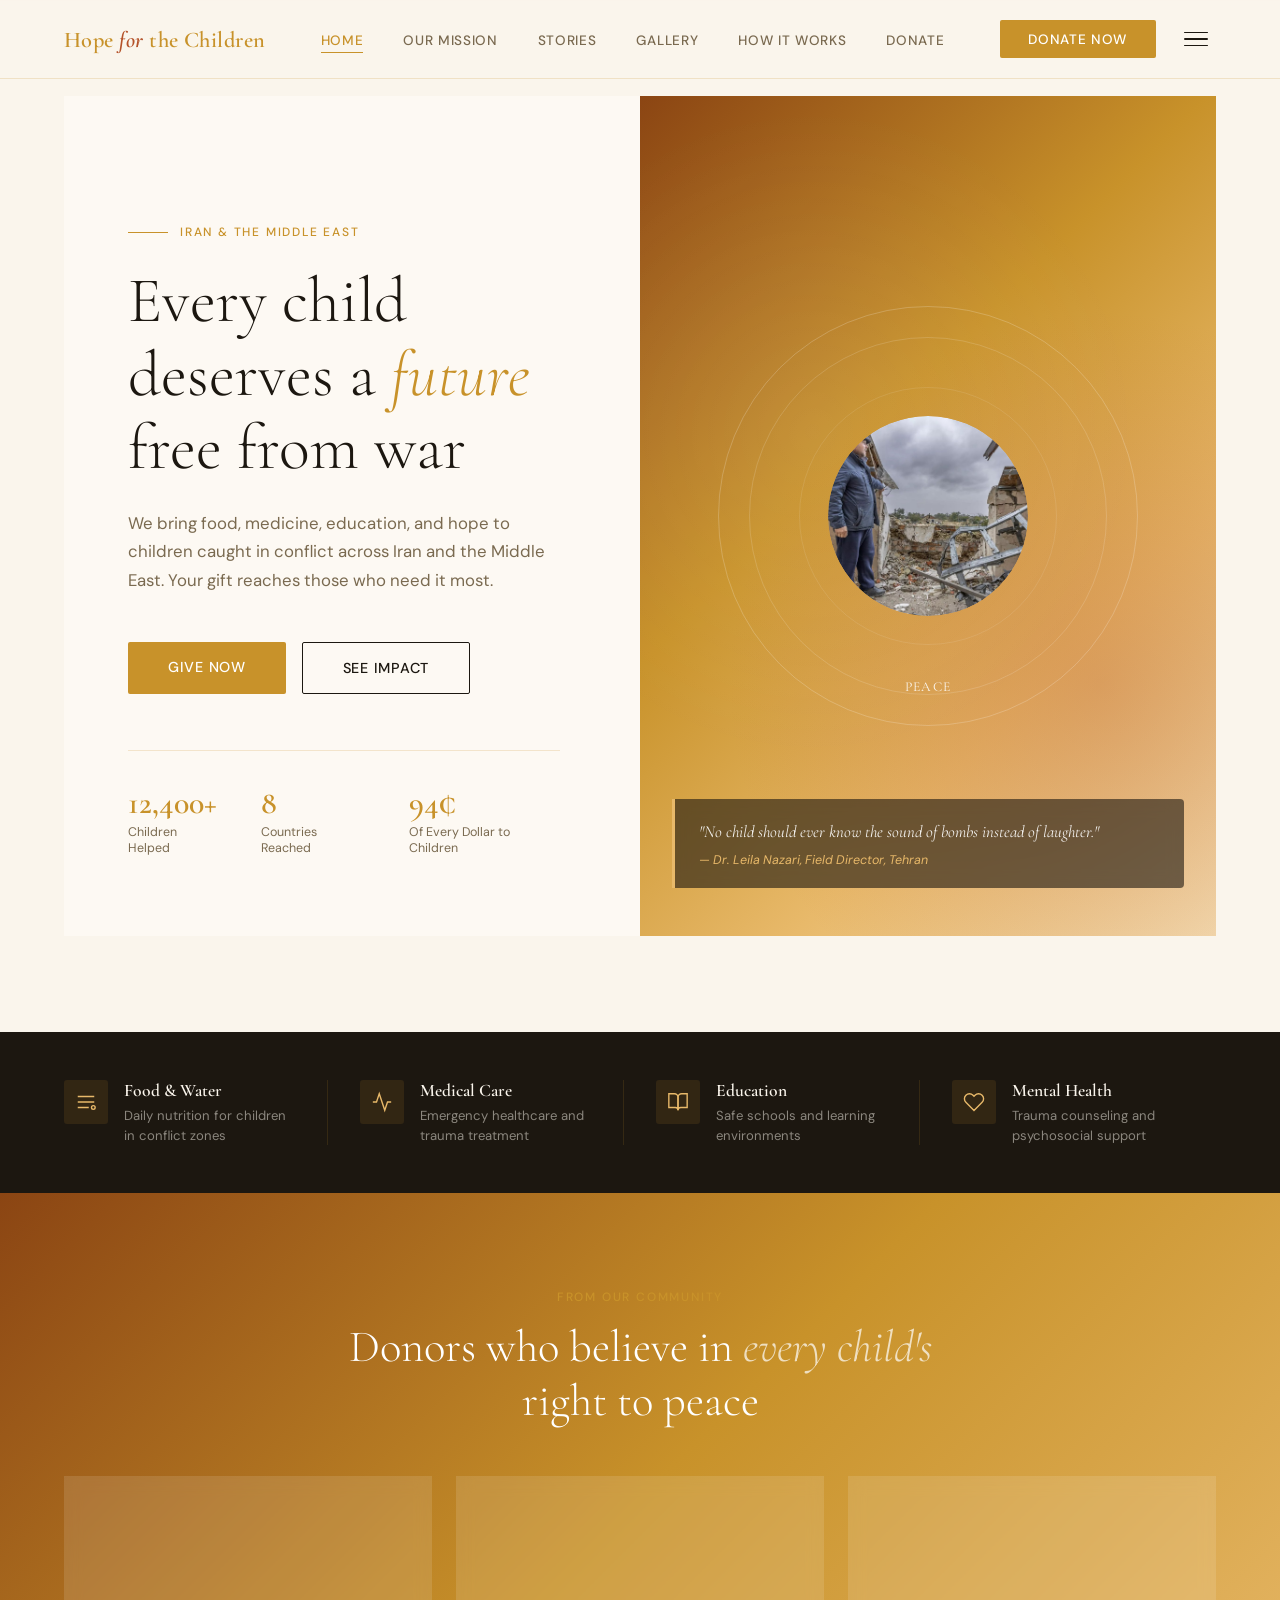
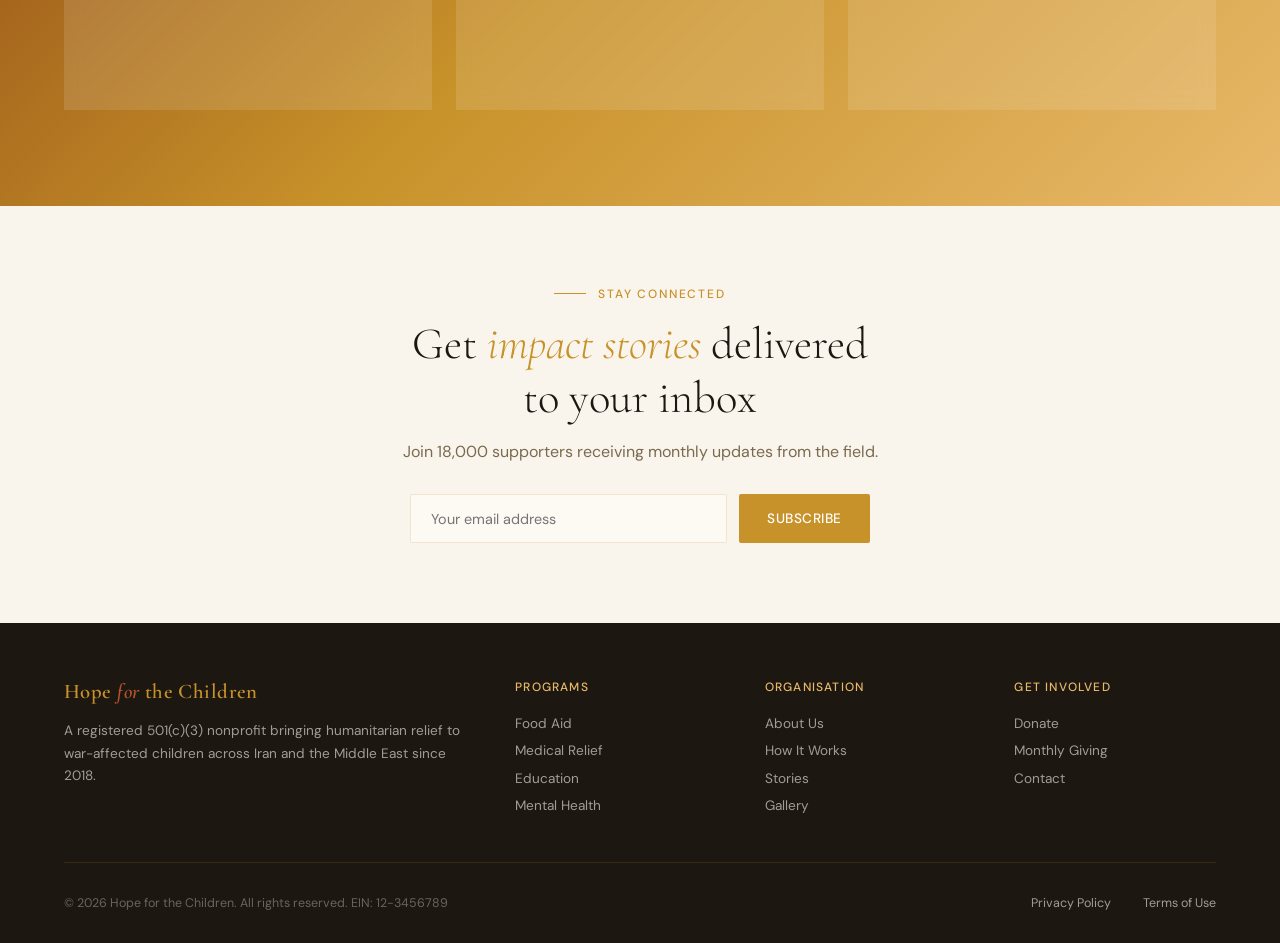
==== commit 79921a84: "Add all 6 pages with hamburger nav and SVG icons" ====
--- a/index.html
+++ b/index.html
@@ -4,64 +4,8 @@
 <meta charset="UTF-8">
 <meta name="viewport" content="width=device-width, initial-scale=1.0">
 <title>Hope for the Children — Iran & Middle East</title>
-<link href="https://fonts.googleapis.com/css2?family=Cormorant+Garamond:ital,wght@0,300;0,400;0,600;1,300;1,400&family=DM+Sans:wght@300;400;500&display=swap" rel="stylesheet">
+<link rel="stylesheet" href="shared.css">
 <style>
-  *, *::before, *::after { box-sizing: border-box; margin: 0; padding: 0; }
-
-  :root {
-    --gold: #C8922A;
-    --gold-light: #E8B96A;
-    --terra: #B5532A;
-    --cream: #FAF5EC;
-    --warm-white: #FDF9F3;
-    --charcoal: #1C1710;
-    --text: #2E2416;
-    --muted: #7A6A50;
-    --border: rgba(200, 146, 42, 0.2);
-  }
-
-  html { scroll-behavior: smooth; }
-
-  body {
-    font-family: 'DM Sans', sans-serif;
-    background: var(--cream);
-    color: var(--text);
-    overflow-x: hidden;
-  }
-
-  /* ── NAV ── */
-  nav {
-    position: fixed; top: 0; left: 0; right: 0; z-index: 100;
-    display: flex; align-items: center; justify-content: space-between;
-    padding: 1.2rem 4rem;
-    background: rgba(250, 245, 236, 0.92);
-    backdrop-filter: blur(12px);
-    border-bottom: 1px solid var(--border);
-  }
-  .nav-logo {
-    font-family: 'Cormorant Garamond', serif;
-    font-size: 1.4rem; font-weight: 600; color: var(--gold);
-    letter-spacing: 0.02em;
-  }
-  .nav-logo span { color: var(--terra); font-style: italic; }
-  .nav-links { display: flex; gap: 2.5rem; list-style: none; }
-  .nav-links a {
-    font-size: 0.85rem; font-weight: 500; color: var(--muted);
-    text-decoration: none; letter-spacing: 0.05em; text-transform: uppercase;
-    transition: color 0.2s;
-  }
-  .nav-links a:hover { color: var(--gold); }
-  .nav-cta {
-    background: var(--gold); color: #fff; border: none;
-    padding: 0.65rem 1.8rem; border-radius: 2px;
-    font-family: 'DM Sans', sans-serif; font-size: 0.85rem;
-    font-weight: 500; letter-spacing: 0.05em; text-transform: uppercase;
-    cursor: pointer; transition: background 0.2s, transform 0.1s;
-    text-decoration: none;
-  }
-  .nav-cta:hover { background: var(--terra); transform: translateY(-1px); }
-
-  /* ── HERO ── */
   .hero {
     min-height: 100vh;
     display: grid; grid-template-columns: 1fr 1fr;
@@ -94,23 +38,6 @@
     max-width: 480px; margin-bottom: 3rem;
   }
   .hero-actions { display: flex; gap: 1rem; flex-wrap: wrap; }
-  .btn-primary {
-    background: var(--gold); color: #fff; border: none;
-    padding: 1rem 2.5rem; border-radius: 2px;
-    font-family: 'DM Sans', sans-serif; font-size: 0.9rem;
-    font-weight: 500; letter-spacing: 0.05em; text-transform: uppercase;
-    cursor: pointer; transition: all 0.2s; text-decoration: none; display: inline-block;
-  }
-  .btn-primary:hover { background: var(--terra); transform: translateY(-2px); box-shadow: 0 8px 24px rgba(200,146,42,0.3); }
-  .btn-secondary {
-    background: transparent; color: var(--charcoal);
-    border: 1.5px solid var(--charcoal);
-    padding: 1rem 2.5rem; border-radius: 2px;
-    font-family: 'DM Sans', sans-serif; font-size: 0.9rem;
-    font-weight: 500; letter-spacing: 0.05em; text-transform: uppercase;
-    cursor: pointer; transition: all 0.2s; text-decoration: none; display: inline-block;
-  }
-  .btn-secondary:hover { border-color: var(--gold); color: var(--gold); }
   .hero-stats {
     display: flex; gap: 2.5rem; margin-top: 3.5rem;
     padding-top: 2rem; border-top: 1px solid var(--border);
@@ -156,13 +83,14 @@
     background: rgba(255,255,255,0.1);
     border-radius: 50%; backdrop-filter: blur(4px);
     animation: slowSpin 40s linear reverse infinite;
-  }
-  .geo-icon { font-size: 4rem; animation: pulse 3s ease-in-out infinite; }
-  @keyframes pulse { 0%,100%{transform:scale(1)} 50%{transform:scale(1.08)} }
+    overflow: hidden;
+  }
+  .geo-inner img { width: 100%; height: 100%; object-fit: cover; border-radius: 50%; }
   .geo-text {
     font-family: 'Cormorant Garamond', serif;
     font-size: 0.85rem; color: rgba(255,255,255,0.9);
-    letter-spacing: 0.1em; text-transform: uppercase; margin-top: 0.5rem;
+    letter-spacing: 0.1em; text-transform: uppercase;
+    position: absolute; bottom: 30px;
   }
   .hero-quote {
     position: absolute; bottom: 3rem; left: 2rem; right: 2rem;
@@ -176,194 +104,29 @@
     font-size: 1.05rem; font-style: italic; line-height: 1.5;
   }
   .hero-quote cite { font-size: 0.78rem; color: var(--gold-light); margin-top: 0.5rem; display: block; }
-
-  /* ── SECTION BASE ── */
-  section { padding: 6rem 4rem; }
-  .section-label {
-    font-size: 0.75rem; font-weight: 500; color: var(--gold);
-    letter-spacing: 0.15em; text-transform: uppercase;
-    display: flex; align-items: center; gap: 0.75rem;
-    margin-bottom: 1rem;
-  }
-  .section-label::before { content:''; width:2rem; height:1px; background:var(--gold); display:block; }
-  h2 {
-    font-family: 'Cormorant Garamond', serif;
-    font-size: clamp(2rem, 3.5vw, 3rem); font-weight: 300;
-    color: var(--charcoal); line-height: 1.2;
-  }
-  h2 em { color: var(--gold); font-style: italic; }
-
-  /* ── IMPACT AREAS ── */
-  .impact { background: var(--warm-white); }
-  .impact-grid {
+  .mission-strip {
+    background: var(--charcoal); padding: 3rem 4rem;
     display: grid; grid-template-columns: repeat(4, 1fr); gap: 2rem;
-    margin-top: 3.5rem;
-  }
-  .impact-card {
-    padding: 2rem;
-    border: 1px solid var(--border);
-    border-radius: 4px;
-    background: var(--cream);
-    transition: all 0.3s; cursor: default;
-    position: relative; overflow: hidden;
-  }
-  .impact-card::before {
-    content: ''; position: absolute; bottom: 0; left: 0; right: 0; height: 3px;
-    background: linear-gradient(90deg, var(--gold), var(--terra));
-    transform: scaleX(0); transform-origin: left; transition: transform 0.3s;
-  }
-  .impact-card:hover { transform: translateY(-4px); box-shadow: 0 16px 40px rgba(200,146,42,0.1); }
-  .impact-card:hover::before { transform: scaleX(1); }
-  .impact-icon { font-size: 2.5rem; margin-bottom: 1rem; }
-  .impact-card h3 {
-    font-family: 'Cormorant Garamond', serif;
-    font-size: 1.4rem; font-weight: 600; margin-bottom: 0.75rem; color: var(--charcoal);
-  }
-  .impact-card p { font-size: 0.9rem; color: var(--muted); line-height: 1.65; }
-
-  /* ── DONATE ── */
-  .donate-section {
-    background: var(--charcoal);
-    display: grid; grid-template-columns: 1fr 1fr; gap: 5rem;
-    align-items: center;
-  }
-  .donate-left h2 { color: var(--cream); }
-  .donate-left p { color: rgba(250,245,236,0.65); font-size: 1rem; line-height: 1.7; margin-top: 1rem; }
-  .trust-badges { display: flex; flex-direction: column; gap: 1rem; margin-top: 2.5rem; }
-  .trust-badge {
-    display: flex; align-items: center; gap: 1rem;
-    padding: 1rem 1.25rem; border-radius: 4px;
-    background: rgba(200,146,42,0.08); border: 1px solid rgba(200,146,42,0.2);
-  }
-  .trust-badge-icon { font-size: 1.4rem; }
-  .trust-badge-text { font-size: 0.85rem; color: rgba(250,245,236,0.75); line-height: 1.4; }
-  .trust-badge-text strong { color: var(--gold-light); font-weight: 500; }
-  .donate-form {
-    background: var(--cream); border-radius: 6px; padding: 2.5rem;
-    box-shadow: 0 32px 80px rgba(0,0,0,0.4);
-  }
-  .form-title {
-    font-family: 'Cormorant Garamond', serif;
-    font-size: 1.6rem; font-weight: 600; color: var(--charcoal);
-    margin-bottom: 0.4rem;
-  }
-  .form-subtitle { font-size: 0.85rem; color: var(--muted); margin-bottom: 2rem; }
-  .amount-grid { display: grid; grid-template-columns: repeat(3, 1fr); gap: 0.75rem; margin-bottom: 1.5rem; }
-  .amount-btn {
-    padding: 0.85rem; border-radius: 3px;
-    border: 1.5px solid var(--border); background: var(--warm-white);
-    font-family: 'Cormorant Garamond', serif; font-size: 1.2rem; font-weight: 600;
-    color: var(--charcoal); cursor: pointer; transition: all 0.2s; text-align: center;
-  }
-  .amount-btn:hover, .amount-btn.active {
-    border-color: var(--gold); background: rgba(200,146,42,0.08); color: var(--gold);
-  }
-  .amount-btn small { display: block; font-family: 'DM Sans', sans-serif; font-size: 0.65rem; color: var(--muted); font-weight: 400; margin-top: 0.1rem; }
-  .custom-amount {
-    margin-bottom: 1.5rem;
-  }
-  .custom-amount label { font-size: 0.78rem; font-weight: 500; color: var(--muted); letter-spacing: 0.05em; text-transform: uppercase; display: block; margin-bottom: 0.5rem; }
-  .input-wrap { position: relative; }
-  .input-wrap span {
-    position: absolute; left: 1rem; top: 50%; transform: translateY(-50%);
-    color: var(--gold); font-weight: 600; font-size: 1rem;
-  }
-  .custom-amount input {
-    width: 100%; padding: 0.85rem 1rem 0.85rem 2rem;
-    border: 1.5px solid var(--border); border-radius: 3px;
-    background: var(--warm-white); font-size: 1rem; color: var(--charcoal);
-    font-family: 'DM Sans', sans-serif; outline: none; transition: border-color 0.2s;
-  }
-  .custom-amount input:focus { border-color: var(--gold); }
-  .frequency-toggle {
-    display: flex; border: 1.5px solid var(--border); border-radius: 3px;
-    overflow: hidden; margin-bottom: 1.5rem;
-  }
-  .freq-btn {
-    flex: 1; padding: 0.7rem; border: none; background: var(--warm-white);
-    font-family: 'DM Sans', sans-serif; font-size: 0.85rem;
-    color: var(--muted); cursor: pointer; transition: all 0.2s;
-  }
-  .freq-btn.active { background: var(--gold); color: #fff; }
-  .donate-btn {
-    width: 100%; padding: 1.1rem; background: var(--gold);
-    border: none; border-radius: 3px; color: #fff;
-    font-family: 'DM Sans', sans-serif; font-size: 1rem; font-weight: 500;
-    letter-spacing: 0.04em; cursor: pointer; transition: all 0.2s;
-    margin-top: 0.5rem;
-  }
-  .donate-btn:hover { background: var(--terra); box-shadow: 0 8px 24px rgba(200,146,42,0.3); }
-  .secure-note {
-    text-align: center; font-size: 0.75rem; color: var(--muted);
-    margin-top: 1rem; display: flex; align-items: center; justify-content: center; gap: 0.4rem;
-  }
-
-  /* ── STORIES ── */
-  .stories { background: var(--cream); }
-  .stories-grid { display: grid; grid-template-columns: repeat(3, 1fr); gap: 2rem; margin-top: 3.5rem; }
-  .story-card {
-    background: var(--warm-white); border-radius: 4px; overflow: hidden;
-    border: 1px solid var(--border); transition: all 0.3s;
-  }
-  .story-card:hover { transform: translateY(-4px); box-shadow: 0 16px 40px rgba(200,146,42,0.1); }
-  .story-visual {
-    height: 350px; display: flex; align-items: center; justify-content: center;
-    font-size: 4rem; position: relative; overflow: hidden;
-  }
-  .story-visu{
-    width: 100%;
-    height: 100%;
-    object-fit: cover;
-    
-  }
-  .story-card:nth-child(1) .story-visual { background: linear-gradient(135deg, #F5DEB3, #C8922A); }
-  .story-card:nth-child(2) .story-visual { background: linear-gradient(135deg, #E8C4A0, #B5532A); }
-  .story-card:nth-child(3) .story-visual { background: linear-gradient(135deg, #D4A574, #8B4513); }
-  .story-body { padding: 1.75rem; }
-  .story-tag {
-    font-size: 0.7rem; font-weight: 500; color: var(--gold);
-    letter-spacing: 0.1em; text-transform: uppercase; margin-bottom: 0.75rem;
-  }
-  .story-card h3 {
-    font-family: 'Cormorant Garamond', serif;
-    font-size: 1.3rem; font-weight: 600; color: var(--charcoal);
-    margin-bottom: 0.75rem; line-height: 1.3;
-  }
-  .story-card p { font-size: 0.88rem; color: var(--muted); line-height: 1.65; }
-  .story-progress { padding: 1.25rem 1.75rem; border-top: 1px solid var(--border); }
-  .progress-bar { height: 4px; background: var(--border); border-radius: 2px; overflow: hidden; margin-bottom: 0.6rem; }
-  .progress-fill { height: 100%; background: linear-gradient(90deg, var(--gold), var(--terra)); border-radius: 2px; }
-  .progress-text { font-size: 0.78rem; color: var(--muted); display: flex; justify-content: space-between; }
-  .progress-text strong { color: var(--gold); }
-
-  /* ── HOW IT WORKS ── */
-  .how { background: var(--warm-white); }
-  .how-steps { display: grid; grid-template-columns: repeat(4, 1fr); gap: 0; margin-top: 3.5rem; position: relative; }
-  .how-steps::before {
-    content: ''; position: absolute; top: 2.5rem; left: 12.5%; right: 12.5%;
-    height: 1px; background: linear-gradient(90deg, var(--gold), var(--terra), var(--gold));
-    z-index: 0;
-  }
-  .how-step { text-align: center; padding: 0 1.5rem; position: relative; z-index: 1; }
-  .step-num {
-    width: 5rem; height: 5rem; border-radius: 50%;
-    background: var(--cream); border: 2px solid var(--gold);
+  }
+  .strip-item {
+    display: flex; align-items: flex-start; gap: 1rem;
+    padding-right: 2rem; border-right: 1px solid rgba(200,146,42,0.15);
+  }
+  .strip-item:last-child { border-right: none; }
+  .strip-icon {
+    width: 44px; height: 44px; flex-shrink: 0;
+    background: rgba(200,146,42,0.12); border-radius: 3px;
     display: flex; align-items: center; justify-content: center;
-    margin: 0 auto 1.5rem;
-    font-family: 'Cormorant Garamond', serif;
-    font-size: 1.6rem; font-weight: 600; color: var(--gold);
-  }
-  .how-step h3 {
-    font-family: 'Cormorant Garamond', serif;
-    font-size: 1.2rem; font-weight: 600; color: var(--charcoal);
-    margin-bottom: 0.75rem;
-  }
-  .how-step p { font-size: 0.85rem; color: var(--muted); line-height: 1.6; }
-
-  /* ── TESTIMONIALS ── */
+  }
+  .strip-icon svg { width: 22px; height: 22px; stroke: var(--gold-light); fill: none; stroke-width: 1.5; }
+  .strip-text h4 {
+    font-family: 'Cormorant Garamond', serif;
+    font-size: 1.1rem; color: var(--cream); font-weight: 600; margin-bottom: 0.3rem;
+  }
+  .strip-text p { font-size: 0.82rem; color: rgba(250,245,236,0.5); line-height: 1.5; }
   .testimonials {
     background: linear-gradient(135deg, #8B4513 0%, #C8922A 50%, #E8B96A 100%);
-    text-align: center;
+    text-align: center; padding: 6rem 4rem;
   }
   .testimonials .section-label { justify-content: center; }
   .testimonials .section-label::before { display: none; }
@@ -375,16 +138,15 @@
     border: 1px solid rgba(255,255,255,0.2); border-radius: 4px;
     padding: 2rem; text-align: left;
   }
-  .testimonial-stars { color: var(--gold-light); margin-bottom: 1rem; font-size: 0.9rem; }
+  .stars { display: flex; gap: 3px; margin-bottom: 1rem; }
+  .stars svg { width: 14px; height: 14px; fill: var(--gold-light); }
   .testimonial-card p {
     font-family: 'Cormorant Garamond', serif;
     font-size: 1.05rem; font-style: italic; color: rgba(255,255,255,0.9);
     line-height: 1.65; margin-bottom: 1.25rem;
   }
-  .testimonial-author { font-size: 0.8rem; color: rgba(255,255,255,0.6); font-weight: 500; }
-  .testimonial-author strong { color: rgba(255,255,255,0.9); font-weight: 500; display: block; }
-
-  /* ── NEWSLETTER ── */
+  .testimonial-author { font-size: 0.8rem; color: rgba(255,255,255,0.6); }
+  .testimonial-author strong { color: rgba(255,255,255,0.9); display: block; }
   .newsletter { background: var(--cream); text-align: center; padding: 5rem 4rem; }
   .newsletter h2 { margin: 0.75rem auto 1rem; max-width: 500px; }
   .newsletter p { color: var(--muted); margin-bottom: 2rem; }
@@ -394,7 +156,6 @@
     border: 1.5px solid var(--border); border-radius: 2px;
     background: var(--warm-white); font-family: 'DM Sans', sans-serif;
     font-size: 0.9rem; color: var(--charcoal); outline: none;
-    transition: border-color 0.2s;
   }
   .newsletter-form input:focus { border-color: var(--gold); }
   .newsletter-form button {
@@ -404,280 +165,39 @@
     text-transform: uppercase; cursor: pointer; transition: background 0.2s; white-space: nowrap;
   }
   .newsletter-form button:hover { background: var(--terra); }
-
-  /* ── FOOTER ── */
-  footer {
-    background: var(--charcoal); color: rgba(250,245,236,0.6);
-    padding: 3.5rem 4rem 2rem; font-size: 0.85rem;
-  }
-  .footer-top {
-    display: grid; grid-template-columns: 2fr 1fr 1fr 1fr; gap: 3rem;
-    padding-bottom: 3rem; border-bottom: 1px solid rgba(200,146,42,0.15);
-    margin-bottom: 2rem;
-  }
-  .footer-brand .nav-logo { font-size: 1.3rem; display: block; margin-bottom: 1rem; }
-  .footer-brand p { line-height: 1.65; }
-  footer h4 {
-    font-size: 0.75rem; font-weight: 500; color: var(--gold-light);
-    letter-spacing: 0.1em; text-transform: uppercase; margin-bottom: 1.25rem;
-  }
-  footer ul { list-style: none; display: flex; flex-direction: column; gap: 0.65rem; }
-  footer a { color: rgba(250,245,236,0.6); text-decoration: none; transition: color 0.2s; }
-  footer a:hover { color: var(--gold-light); }
-  .footer-bottom { display: flex; justify-content: space-between; align-items: center; font-size: 0.78rem; }
-  .footer-bottom p { color: rgba(250,245,236,0.35); }
-  .footer-legal { display: flex; gap: 2rem; }
-
-  /* ── ANIMATIONS ── */
-  .fade-up {
-    opacity: 0; transform: translateY(30px);
-    transition: opacity 0.7s ease, transform 0.7s ease;
-  }
-  .fade-up.visible { opacity: 1; transform: translateY(0); }
-
-  /* ── RESPONSIVE ── */
   @media (max-width: 1024px) {
-    nav { padding: 1rem 2rem; }
     .hero { grid-template-columns: 1fr; }
     .hero-right { min-height: 50vh; }
     .hero-left { padding: 8rem 2rem 3rem; }
-    .impact-grid, .how-steps { grid-template-columns: repeat(2,1fr); }
-    .how-steps::before { display: none; }
-    .stories-grid, .testimonials-grid { grid-template-columns: 1fr; }
-    .donate-section { grid-template-columns: 1fr; gap: 3rem; }
-    .footer-top { grid-template-columns: 1fr 1fr; gap: 2rem; }
-    section { padding: 4rem 2rem; }
-    .donate-section { padding: 4rem 2rem; }
+    .mission-strip { grid-template-columns: repeat(2,1fr); padding: 3rem 2rem; }
+    .strip-item { border-right: none; border-bottom: 1px solid rgba(200,146,42,0.15); padding-bottom: 1.5rem; }
+    .testimonials-grid { grid-template-columns: 1fr; }
+    .testimonials { padding: 4rem 2rem; }
+    .newsletter { padding: 4rem 2rem; }
   }
   @media (max-width: 600px) {
-    nav { padding: 1rem; }
-    .nav-links { display: none; }
-    .impact-grid { grid-template-columns: 1fr; }
-    .amount-grid { grid-template-columns: repeat(2,1fr); }
+    .mission-strip { grid-template-columns: 1fr; }
+    .hero-stats { gap: 1.5rem; }
     .newsletter-form { flex-direction: column; }
-    .footer-top { grid-template-columns: 1fr; }
-    .hero-stats { gap: 1.5rem; }
-  }
-
-  /* ── GALLERY ── */
-  .gallery { background: var(--charcoal); padding: 6rem 4rem; }
-  .gallery .section-label { color: var(--gold-light); }
-  .gallery h2 { color: var(--cream); margin-bottom: 0.75rem; }
-  .gallery-subtitle { color: rgba(250,245,236,0.55); font-size: 0.95rem; margin-bottom: 3rem; max-width: 540px; }
-
-  .gallery-upload-bar {
-    display: flex; align-items: center; gap: 1rem;
-    margin-bottom: 2.5rem; flex-wrap: wrap;
-  }
-  .upload-btn {
-    display: inline-flex; align-items: center; gap: 0.6rem;
-    padding: 0.8rem 1.75rem; border-radius: 2px;
-    background: rgba(200,146,42,0.15); border: 1.5px solid var(--gold);
-    color: var(--gold-light); font-family: 'DM Sans', sans-serif;
-    font-size: 0.85rem; font-weight: 500; letter-spacing: 0.05em;
-    text-transform: uppercase; cursor: pointer; transition: all 0.2s;
-  }
-  .upload-btn:hover { background: rgba(200,146,42,0.28); }
-  .upload-btn svg { width: 16px; height: 16px; }
-  #fileInput { display: none; }
-  .gallery-filter-tabs {
-    display: flex; gap: 0.5rem; flex-wrap: wrap;
-  }
-  .filter-tab {
-    padding: 0.5rem 1.2rem; border-radius: 2px;
-    border: 1px solid rgba(200,146,42,0.25);
-    background: transparent; color: rgba(250,245,236,0.5);
-    font-family: 'DM Sans', sans-serif; font-size: 0.78rem;
-    font-weight: 500; letter-spacing: 0.06em; text-transform: uppercase;
-    cursor: pointer; transition: all 0.2s;
-  }
-  .filter-tab.active, .filter-tab:hover {
-    background: var(--gold); color: #fff; border-color: var(--gold);
-  }
-
-  /* Masonry grid */
-  .gallery-grid {
-    columns: 4; column-gap: 1rem;
-  }
-  .gallery-item {
-    break-inside: avoid; margin-bottom: 1rem;
-    position: relative; overflow: hidden; border-radius: 3px;
-    cursor: pointer; display: block;
-  }
-  .gallery-item .g-img {
-    width: 100%; display: block;
-    transition: transform 0.5s cubic-bezier(0.25,0.46,0.45,0.94);
-    border-radius: 3px;
-  }
-  .gallery-item:hover .g-img { transform: scale(1.04); }
-  .gallery-item .g-overlay {
-    position: absolute; inset: 0; border-radius: 3px;
-    background: linear-gradient(to top, rgba(28,23,16,0.85) 0%, transparent 55%);
-    opacity: 0; transition: opacity 0.3s; display: flex;
-    flex-direction: column; justify-content: flex-end; padding: 1.25rem;
-  }
-  .g-imgs{
-    height: 100%;
-    width: 100%;
-    object-fit: cover;
-  }
-  .gallery-item:hover .g-overlay { opacity: 1; }
-  .g-caption {
-    font-family: 'Cormorant Garamond', serif;
-    font-size: 1rem; color: #fff; line-height: 1.35;
-    margin-bottom: 0.3rem;
-  }
-  .g-tag {
-    font-size: 0.7rem; color: var(--gold-light);
-    letter-spacing: 0.1em; text-transform: uppercase;
-  }
-  .g-zoom-icon {
-    position: absolute; top: 1rem; right: 1rem;
-    width: 32px; height: 32px; border-radius: 50%;
-    background: rgba(200,146,42,0.85); display: flex; align-items: center;
-    justify-content: center; opacity: 0; transition: opacity 0.3s;
-    color: #fff; font-size: 0.9rem;
-  }
-  .gallery-item:hover .g-zoom-icon { opacity: 1; }
-
-  /* Empty state */
-  .gallery-empty {
-    text-align: center; padding: 4rem 2rem;
-    border: 2px dashed rgba(200,146,42,0.2); border-radius: 6px;
-    color: rgba(250,245,236,0.35);
-  }
-  .gallery-empty-icon { font-size: 3rem; margin-bottom: 1rem; }
-  .gallery-empty p { font-size: 0.9rem; line-height: 1.6; }
-
-  /* Lightbox */
-  .lightbox {
-    position: fixed; inset: 0; z-index: 2000;
-    background: rgba(16,12,8,0.97);
-    display: flex; align-items: center; justify-content: center;
-    opacity: 0; pointer-events: none; transition: opacity 0.3s;
-    flex-direction: column;
-  }
-  .lightbox.open { opacity: 1; pointer-events: all; }
-  .lightbox-inner {
-    position: relative; max-width: 90vw; max-height: 80vh;
-    display: flex; align-items: center; justify-content: center;
-  }
-  .lightbox-img {
-    max-width: 90vw; max-height: 75vh;
-    border-radius: 4px; object-fit: contain;
-    box-shadow: 0 40px 100px rgba(0,0,0,0.7);
-    transform: scale(0.95); transition: transform 0.3s;
-  }
-  .lightbox.open .lightbox-img { transform: scale(1); }
-  .lightbox-info {
-    margin-top: 1.5rem; text-align: center;
-  }
-  .lightbox-caption {
-    font-family: 'Cormorant Garamond', serif;
-    font-size: 1.3rem; color: var(--cream); font-style: italic;
-  }
-  .lightbox-tag { font-size: 0.75rem; color: var(--gold-light); letter-spacing: 0.1em; text-transform: uppercase; margin-top: 0.3rem; }
-  .lightbox-close {
-    position: fixed; top: 1.5rem; right: 2rem;
-    background: none; border: none; color: rgba(250,245,236,0.6);
-    font-size: 2rem; cursor: pointer; line-height: 1;
-    transition: color 0.2s; z-index: 10;
-  }
-  .lightbox-close:hover { color: var(--gold-light); }
-  .lightbox-nav {
-    position: fixed; top: 50%; transform: translateY(-50%);
-    background: rgba(200,146,42,0.15); border: 1px solid rgba(200,146,42,0.3);
-    border-radius: 2px; color: var(--gold-light);
-    font-size: 1.5rem; padding: 1rem 0.75rem; cursor: pointer;
-    transition: all 0.2s; line-height: 1;
-  }
-  .lightbox-nav:hover { background: rgba(200,146,42,0.35); }
-  .lightbox-prev { left: 1.5rem; }
-  .lightbox-next { right: 1.5rem; }
-  .lightbox-counter {
-    position: fixed; bottom: 1.5rem; left: 50%; transform: translateX(-50%);
-    font-size: 0.78rem; color: rgba(250,245,236,0.4); letter-spacing: 0.1em;
-  }
-
-  @media (max-width: 1024px) { .gallery-grid { columns: 3; } .gallery { padding: 4rem 2rem; } }
-  @media (max-width: 700px) { .gallery-grid { columns: 2; } }
-  @media (max-width: 480px) { .gallery-grid { columns: 1; } }
-
-  .curr-btn {
-    padding: 0.45rem 0.9rem; border-radius: 2px;
-    border: 1.5px solid var(--border); background: var(--warm-white);
-    font-family: 'DM Sans', sans-serif; font-size: 0.78rem; font-weight: 500;
-    color: var(--muted); cursor: pointer; transition: all 0.2s;
-  }
-  .curr-btn.active, .curr-btn:hover {
-    border-color: var(--gold); background: rgba(200,146,42,0.1); color: var(--gold);
-  }
-
-  /* ── MODAL ── */
-  .modal-overlay {
-    position: fixed; inset: 0; background: rgba(28,23,16,0.75);
-    z-index: 1000; display: flex; align-items: center; justify-content: center;
-    opacity: 0; pointer-events: none; transition: opacity 0.3s;
-  }
-  .modal-overlay.open { opacity: 1; pointer-events: all; }
-  .modal {
-    background: var(--cream); border-radius: 6px; padding: 2.5rem;
-    max-width: 420px; width: 90%; text-align: center;
-    transform: translateY(20px); transition: transform 0.3s;
-  }
-  .modal-overlay.open .modal { transform: translateY(0); }
-  .modal-icon { font-size: 3rem; margin-bottom: 1rem; }
-  .modal h3 {
-    font-family: 'Cormorant Garamond', serif; font-size: 1.8rem; color: var(--charcoal);
-    margin-bottom: 0.75rem;
-  }
-  .modal p { color: var(--muted); line-height: 1.65; margin-bottom: 1.5rem; }
-  .modal-close {
-    background: var(--gold); color: #fff; border: none;
-    padding: 0.8rem 2rem; border-radius: 2px; cursor: pointer;
-    font-family: 'DM Sans', sans-serif; font-size: 0.9rem; transition: background 0.2s;
-  }
-  .modal-close:hover { background: var(--terra); }
+  }
 </style>
 </head>
 <body>
-
-<!-- NAV -->
-<nav>
-  <div class="nav-logo">Hope <span>for</span> the Children</div>
-  <ul class="nav-links">
-    <li><a href="#impact">Our Mission</a></li>
-    <li><a href="#stories">Stories</a></li>
-    <li><a href="#gallery">Gallery</a></li>
-    <li><a href="#how">How It Works</a></li>
-    <li><a href="#about">About Us</a></li>
-  </ul>
-  <a href="#donate" class="nav-cta">Donate Now</a>
-</nav>
-
-<!-- HERO -->
+<div id="navContainer"></div>
+
 <section class="hero" id="top">
   <div class="hero-left">
     <div class="hero-eyebrow">Iran & the Middle East</div>
     <h1>Every child deserves a <em>future</em> free from war</h1>
     <p class="hero-sub">We bring food, medicine, education, and hope to children caught in conflict across Iran and the Middle East. Your gift reaches those who need it most.</p>
     <div class="hero-actions">
-      <a href="#donate" class="btn-primary">Give Now</a>
-      <a href="#stories" class="btn-secondary">See Impact</a>
+      <a href="donate.html" class="btn-primary">Give Now</a>
+      <a href="stories.html" class="btn-secondary">See Impact</a>
     </div>
     <div class="hero-stats">
-      <div>
-        <div class="hero-stat-num">12,400+</div>
-        <div class="hero-stat-label">Children Helped</div>
-      </div>
-      <div>
-        <div class="hero-stat-num">8</div>
-        <div class="hero-stat-label">Countries Reached</div>
-      </div>
-      <div>
-        <div class="hero-stat-num">94¢</div>
-        <div class="hero-stat-label">Of Every Dollar to Children</div>
-      </div>
+      <div><div class="hero-stat-num">12,400+</div><div class="hero-stat-label">Children Helped</div></div>
+      <div><div class="hero-stat-num">8</div><div class="hero-stat-label">Countries Reached</div></div>
+      <div><div class="hero-stat-num">94¢</div><div class="hero-stat-label">Of Every Dollar to Children</div></div>
     </div>
   </div>
   <div class="hero-right">
@@ -685,9 +205,9 @@
     <div class="hero-geometric">
       <div class="geo-circle">
         <div class="geo-inner">
-         <img src="assets/classroom-tehran.jpeg">
-          <div class="geo-text">Peace</div>
+          <img src="assets/hero-image.jpeg" alt="Hope for the Children">
         </div>
+        <div class="geo-text">Peace</div>
       </div>
     </div>
     <div class="hero-quote">
@@ -697,613 +217,98 @@
   </div>
 </section>
 
-<!-- IMPACT AREAS -->
-<section class="impact fade-up" id="impact">
-  <div class="section-label">Our Mission</div>
-  <h2>Where your <em>generosity</em> goes</h2>
-  <div class="impact-grid">
-    <div class="impact-card">
-      <div class="impact-icon">🍞</div>
-      <h3>Food & Clean Water</h3>
-      <p>Daily nutritious meals and clean drinking water for children suffering from malnutrition and displacement in conflict zones.</p>
-    </div>
-    <div class="impact-card">
-      <div class="impact-icon">🏥</div>
-      <h3>Medical Care</h3>
-      <p>Emergency healthcare, trauma treatment, vaccinations, and ongoing support for injured and sick children in underserved regions.</p>
-    </div>
-    <div class="impact-card">
-      <div class="impact-icon">🏫</div>
-      <h3>Education & Shelter</h3>
-      <p>Safe learning environments, temporary housing, and school supplies so children can rebuild their lives and look toward the future.</p>
-    </div>
-    <div class="impact-card">
-      <div class="impact-icon">💛</div>
-      <h3>Mental Health Support</h3>
-      <p>Trauma counseling, play therapy, and psychosocial support to help children heal from the invisible wounds of war.</p>
-    </div>
-  </div>
-</section>
-
-<!-- DONATE SECTION -->
-<section class="donate-section" id="donate">
-  <div class="donate-left fade-up">
-    <div class="section-label" style="color:var(--gold-light)">Make a Difference</div>
-    <h2>Your gift <em>changes</em> everything</h2>
-    <p>Every dollar you give goes directly to children in need. We work with trusted on-the-ground partners across Iran, Syria, Yemen, Gaza, Lebanon, Iraq, and Afghanistan.</p>
-    <div class="trust-badges">
-      <div class="trust-badge">
-        <div class="trust-badge-icon">🔒</div>
-        <div class="trust-badge-text"><strong>Secure & Encrypted</strong> — All transactions are fully protected by bank-grade security</div>
-      </div>
-      <div class="trust-badge">
-        <div class="trust-badge-icon">✅</div>
-        <div class="trust-badge-text"><strong>Fully Transparent</strong> — Audited annually. View our financial reports anytime.</div>
-      </div>
-      <div class="trust-badge">
-        <div class="trust-badge-icon">🌍</div>
-        <div class="trust-badge-text"><strong>Tax Deductible</strong> — We are a registered 501(c)(3) nonprofit organization.</div>
-      </div>
-    </div>
-  </div>
-
-  <!-- ══ FLUTTERWAVE DONATION FORM ══ -->
-  <div class="donate-form fade-up" id="flutterwaveWrap">
-
-    <!-- ⚙️ SETUP NOTICE — hidden once public key is saved -->
-    <div id="flwSetupNotice" style="background:rgba(200,146,42,0.08);border:1.5px dashed var(--gold);border-radius:4px;padding:1.5rem;margin-bottom:1.5rem;">
-      <div style="font-size:1.05rem;margin-bottom:0.5rem;">⚙️ <strong style="color:var(--charcoal)">Activate Flutterwave Payments</strong></div>
-      <p style="font-size:0.82rem;color:var(--muted);line-height:1.6;margin-bottom:1rem;">
-        Paste your <strong>Flutterwave Public Key</strong> below.<br>
-        Find it at: <strong>dashboard.flutterwave.com → Settings → API Keys</strong>
-      </p>
-      <div style="display:flex;gap:0.6rem;flex-wrap:wrap;">
-        <input id="flwKeyInput" type="text" placeholder="FLWPUBK-xxxxxxxxxxxxxxxx-X"
-          style="flex:1;padding:0.7rem 1rem;border:1.5px solid var(--border);border-radius:2px;
-          font-family:'DM Sans',sans-serif;font-size:0.85rem;color:var(--charcoal);
-          background:var(--warm-white);outline:none;min-width:200px;">
-        <button onclick="saveFlwKey()"
-          style="padding:0.7rem 1.4rem;background:var(--gold);color:#fff;border:none;
-          border-radius:2px;font-family:'DM Sans',sans-serif;font-size:0.85rem;
-          font-weight:500;cursor:pointer;white-space:nowrap;">Save Key →</button>
-      </div>
-      <p style="font-size:0.75rem;color:var(--muted);margin-top:0.75rem;">
-        🔒 Your key is stored only in this browser. Never share your <em>secret</em> key.
-      </p>
-    </div>
-
-    <!-- DONATION FORM UI -->
-    <div id="flwForm">
-      <div class="form-title">Choose Your Gift</div>
-      <div class="form-subtitle">Accepted worldwide · Settles in NGN to your bank</div>
-
-      <!-- Currency selector -->
-      <div style="margin-bottom:1.25rem;">
-        <label style="font-size:0.75rem;font-weight:500;color:var(--muted);letter-spacing:0.05em;text-transform:uppercase;display:block;margin-bottom:0.5rem;">Donate In</label>
-        <div style="display:flex;gap:0.5rem;flex-wrap:wrap;" id="currencyBtns">
-          <button class="curr-btn active" onclick="setCurrency(this,'USD','$')">🇺🇸 USD</button>
-          <button class="curr-btn" onclick="setCurrency(this,'GBP','£')">🇬🇧 GBP</button>
-          <button class="curr-btn" onclick="setCurrency(this,'EUR','€')">🇪🇺 EUR</button>
-          <button class="curr-btn" onclick="setCurrency(this,'NGN','₦')">🇳🇬 NGN</button>
-          <button class="curr-btn" onclick="setCurrency(this,'CAD','C$')">🇨🇦 CAD</button>
-        </div>
-      </div>
-
-      <!-- Frequency -->
-      <div class="frequency-toggle" style="margin-bottom:1.25rem;">
-        <button class="freq-btn active" onclick="setFreq(this,'once')">One-time</button>
-        <button class="freq-btn" onclick="setFreq(this,'monthly')">Monthly</button>
-      </div>
-
-      <!-- Preset amounts -->
-      <div class="amount-grid" id="amountGrid" style="margin-bottom:1.25rem;">
-        <button class="amount-btn active" onclick="setAmt(this,25)"><span class="amt-symbol">$</span>25<small>Feeds 3 kids/week</small></button>
-        <button class="amount-btn" onclick="setAmt(this,50)"><span class="amt-symbol">$</span>50<small>Medical supplies</small></button>
-        <button class="amount-btn" onclick="setAmt(this,100)"><span class="amt-symbol">$</span>100<small>School kit + books</small></button>
-        <button class="amount-btn" onclick="setAmt(this,250)"><span class="amt-symbol">$</span>250<small>Emergency shelter</small></button>
-        <button class="amount-btn" onclick="setAmt(this,500)"><span class="amt-symbol">$</span>500<small>Full month of care</small></button>
-        <button class="amount-btn" onclick="setAmt(this,'custom')"><span class="amt-symbol">$</span>Other<small>Custom amount</small></button>
-      </div>
-
-      <!-- Custom amount -->
-      <div id="customWrap" style="display:none;margin-bottom:1.25rem;">
-        <label style="font-size:0.75rem;font-weight:500;color:var(--muted);letter-spacing:0.05em;text-transform:uppercase;display:block;margin-bottom:0.5rem;">Custom Amount</label>
-        <div class="input-wrap">
-          <span id="customSymbol">$</span>
-          <input type="number" id="customAmt" placeholder="Enter amount" min="1"
-            style="width:100%;padding:0.85rem 1rem 0.85rem 2rem;border:1.5px solid var(--border);
-            border-radius:3px;background:var(--warm-white);font-size:1rem;color:var(--charcoal);
-            font-family:'DM Sans',sans-serif;outline:none;" oninput="updatePayBtn()">
-        </div>
-      </div>
-
-      <!-- Donor details -->
-      <div style="display:grid;grid-template-columns:1fr 1fr;gap:0.75rem;margin-bottom:0.75rem;">
-        <div>
-          <label style="font-size:0.75rem;font-weight:500;color:var(--muted);letter-spacing:0.05em;text-transform:uppercase;display:block;margin-bottom:0.4rem;">First Name</label>
-          <input id="donorFirst" type="text" placeholder="Amira"
-            style="width:100%;padding:0.75rem 1rem;border:1.5px solid var(--border);border-radius:3px;
-            background:var(--warm-white);font-family:'DM Sans',sans-serif;font-size:0.9rem;
-            color:var(--charcoal);outline:none;">
-        </div>
-        <div>
-          <label style="font-size:0.75rem;font-weight:500;color:var(--muted);letter-spacing:0.05em;text-transform:uppercase;display:block;margin-bottom:0.4rem;">Last Name</label>
-          <input id="donorLast" type="text" placeholder="Hassan"
-            style="width:100%;padding:0.75rem 1rem;border:1.5px solid var(--border);border-radius:3px;
-            background:var(--warm-white);font-family:'DM Sans',sans-serif;font-size:0.9rem;
-            color:var(--charcoal);outline:none;">
-        </div>
-      </div>
-      <div style="margin-bottom:1.25rem;">
-        <label style="font-size:0.75rem;font-weight:500;color:var(--muted);letter-spacing:0.05em;text-transform:uppercase;display:block;margin-bottom:0.4rem;">Email Address</label>
-        <input id="donorEmail" type="email" placeholder="your@email.com"
-          style="width:100%;padding:0.75rem 1rem;border:1.5px solid var(--border);border-radius:3px;
-          background:var(--warm-white);font-family:'DM Sans',sans-serif;font-size:0.9rem;
-          color:var(--charcoal);outline:none;">
-      </div>
-
-      <!-- Pay button -->
-      <button class="donate-btn" id="payBtn" onclick="launchFlutterwave()">
-        Donate <span id="payBtnLabel">$25</span> Securely →
-      </button>
-
-      <div class="secure-note" style="margin-top:1rem;">
-        🔒 Powered by Flutterwave · Cards, Bank Transfer, Mobile Money, USSD
-      </div>
-
-      <!-- Payment method icons -->
-      <div style="display:flex;justify-content:center;gap:0.6rem;margin-top:1rem;flex-wrap:wrap;">
-        <span style="background:var(--warm-white);border:1px solid var(--border);border-radius:3px;padding:0.3rem 0.6rem;font-size:0.72rem;color:var(--muted);font-weight:500;">VISA</span>
-        <span style="background:var(--warm-white);border:1px solid var(--border);border-radius:3px;padding:0.3rem 0.6rem;font-size:0.72rem;color:var(--muted);font-weight:500;">Mastercard</span>
-        <span style="background:var(--warm-white);border:1px solid var(--border);border-radius:3px;padding:0.3rem 0.6rem;font-size:0.72rem;color:var(--muted);font-weight:500;">Bank Transfer</span>
-        <span style="background:var(--warm-white);border:1px solid var(--border);border-radius:3px;padding:0.3rem 0.6rem;font-size:0.72rem;color:var(--muted);font-weight:500;">Mobile Money</span>
-        <span style="background:var(--warm-white);border:1px solid var(--border);border-radius:3px;padding:0.3rem 0.6rem;font-size:0.72rem;color:var(--muted);font-weight:500;">USSD</span>
-      </div>
-    </div>
-  </div>
-</section>
-
-<!-- STORIES -->
-<section class="stories fade-up" id="stories">
-  <div class="section-label">Stories of Hope</div>
-  <h2>Children whose lives you have <em>touched</em></h2>
-  <div class="stories-grid">
-    <div class="story-card">
-      <div class="story-visual"><img src="assets/maryam-iran.jpeg" class="story-visu"></div>
-      <div class="story-body">
-        <div class="story-tag">Tehran, Iran</div>
-        <h3>Maryam, Age 8</h3>
-        <p>Displaced after conflict, Maryam hadn't been to school in two years. Thanks to supporters like you, she's now learning to read and dreams of becoming a doctor.</p>
-      </div>
-      <div class="story-progress">
-        <div class="progress-bar"><div class="progress-fill" style="width:78%"></div></div>
-        <div class="progress-text"><span>$3,900 raised</span><strong>of $5,000</strong></div>
-      </div>
-    </div>
-    <div class="story-card">
-      <div class="story-visual"><img src="assets/1000366571.jpg" class="story-visu"></div>
-      <div class="story-body">
-        <div class="story-tag">Aleppo, Syria</div>
-        <h3>Omar, Age 11</h3>
-        <p>Omar survived a bombing that destroyed his home. Our medical team provided surgery and rehabilitation. Today he plays football and attends our learning center.</p>
-      </div>
-      <div class="story-progress">
-        <div class="progress-bar"><div class="progress-fill" style="width:62%"></div></div>
-        <div class="progress-text"><span>$6,200 raised</span><strong>of $10,000</strong></div>
-      </div>
-    </div>
-    <div class="story-card">
-      <div class="story-visual"><img src="assets/fatima-yemen.jpeg" class="story-visu"></div>
-      <div class="story-body">
-        <div class="story-tag">Sana'a, Yemen</div>
-        <h3>Fatima & her siblings</h3>
-        <p>A mother of four, Fatima struggled to feed her children. Monthly food parcels from our program now ensure her family never goes to bed hungry.</p>
-      </div>
-      <div class="story-progress">
-        <div class="progress-bar"><div class="progress-fill" style="width:91%"></div></div>
-        <div class="progress-text"><span>$9,100 raised</span><strong>of $10,000</strong></div>
-      </div>
-    </div>
-  </div>
-</section>
-
-<!-- HOW IT WORKS -->
-<section class="how fade-up" id="how">
-  <div class="section-label">Process</div>
-  <h2 style="text-align:center;margin-bottom:0">How your <em>donation</em> works</h2>
-  <div class="how-steps">
-    <div class="how-step">
-      <div class="step-num">1</div>
-      <h3>You Give</h3>
-      <p>Choose an amount and frequency. Secure payment processing handles the rest in seconds.</p>
-    </div>
-    <div class="how-step">
-      <div class="step-num">2</div>
-      <h3>We Allocate</h3>
-      <p>Funds are directed to highest-need areas via our vetted local partner network on the ground.</p>
-    </div>
-    <div class="how-step">
-      <div class="step-num">3</div>
-      <h3>Children Receive</h3>
-      <p>Food, medicine, shelter, and education reach children within days of your donation.</p>
-    </div>
-    <div class="how-step">
-      <div class="step-num">4</div>
-      <h3>You're Updated</h3>
-      <p>Monthly impact reports show you exactly how your generosity made a difference.</p>
-    </div>
-  </div>
-</section>
-
-<!-- TESTIMONIALS -->
-<section class="testimonials fade-up" id="about">
+<div class="mission-strip">
+  <div class="strip-item">
+    <div class="strip-icon"><svg viewBox="0 0 24 24"><path d="M3 6h18M3 12h18M3 18h12"/><circle cx="20" cy="18" r="2"/></svg></div>
+    <div class="strip-text"><h4>Food & Water</h4><p>Daily nutrition for children in conflict zones</p></div>
+  </div>
+  <div class="strip-item">
+    <div class="strip-icon"><svg viewBox="0 0 24 24"><path d="M22 12h-4l-3 9L9 3l-3 9H2"/></svg></div>
+    <div class="strip-text"><h4>Medical Care</h4><p>Emergency healthcare and trauma treatment</p></div>
+  </div>
+  <div class="strip-item">
+    <div class="strip-icon"><svg viewBox="0 0 24 24"><path d="M2 3h6a4 4 0 0 1 4 4v14a3 3 0 0 0-3-3H2z"/><path d="M22 3h-6a4 4 0 0 0-4 4v14a3 3 0 0 1 3-3h7z"/></svg></div>
+    <div class="strip-text"><h4>Education</h4><p>Safe schools and learning environments</p></div>
+  </div>
+  <div class="strip-item">
+    <div class="strip-icon"><svg viewBox="0 0 24 24"><path d="M20.84 4.61a5.5 5.5 0 0 0-7.78 0L12 5.67l-1.06-1.06a5.5 5.5 0 0 0-7.78 7.78l1.06 1.06L12 21.23l7.78-7.78 1.06-1.06a5.5 5.5 0 0 0 0-7.78z"/></svg></div>
+    <div class="strip-text"><h4>Mental Health</h4><p>Trauma counseling and psychosocial support</p></div>
+  </div>
+</div>
+
+<section class="testimonials fade-up">
   <div class="section-label">From Our Community</div>
   <h2>Donors who believe in <em>every child's</em> right to peace</h2>
   <div class="testimonials-grid">
     <div class="testimonial-card">
-      <div class="testimonial-stars">★★★★★</div>
-      <p>"I've donated to many charities, but Hope for the Children shows me exactly where my money goes. I've sponsored Maryam for 6 months and the updates are so moving."</p>
+      <div class="stars">
+        <svg viewBox="0 0 24 24"><polygon points="12 2 15.09 8.26 22 9.27 17 14.14 18.18 21.02 12 17.77 5.82 21.02 7 14.14 2 9.27 8.91 8.26 12 2"/></svg>
+        <svg viewBox="0 0 24 24"><polygon points="12 2 15.09 8.26 22 9.27 17 14.14 18.18 21.02 12 17.77 5.82 21.02 7 14.14 2 9.27 8.91 8.26 12 2"/></svg>
+        <svg viewBox="0 0 24 24"><polygon points="12 2 15.09 8.26 22 9.27 17 14.14 18.18 21.02 12 17.77 5.82 21.02 7 14.14 2 9.27 8.91 8.26 12 2"/></svg>
+        <svg viewBox="0 0 24 24"><polygon points="12 2 15.09 8.26 22 9.27 17 14.14 18.18 21.02 12 17.77 5.82 21.02 7 14.14 2 9.27 8.91 8.26 12 2"/></svg>
+        <svg viewBox="0 0 24 24"><polygon points="12 2 15.09 8.26 22 9.27 17 14.14 18.18 21.02 12 17.77 5.82 21.02 7 14.14 2 9.27 8.91 8.26 12 2"/></svg>
+      </div>
+      <p>"I've donated to many charities, but Hope for the Children shows me exactly where my money goes. The updates are so moving."</p>
       <div class="testimonial-author"><strong>Sarah M.</strong>London, UK</div>
     </div>
     <div class="testimonial-card">
-      <div class="testimonial-stars">★★★★★</div>
-      <p>"As an Iranian-American, this cause is deeply personal to me. Finally, an organization I trust completely to help children back home with transparency and heart."</p>
+      <div class="stars">
+        <svg viewBox="0 0 24 24"><polygon points="12 2 15.09 8.26 22 9.27 17 14.14 18.18 21.02 12 17.77 5.82 21.02 7 14.14 2 9.27 8.91 8.26 12 2"/></svg>
+        <svg viewBox="0 0 24 24"><polygon points="12 2 15.09 8.26 22 9.27 17 14.14 18.18 21.02 12 17.77 5.82 21.02 7 14.14 2 9.27 8.91 8.26 12 2"/></svg>
+        <svg viewBox="0 0 24 24"><polygon points="12 2 15.09 8.26 22 9.27 17 14.14 18.18 21.02 12 17.77 5.82 21.02 7 14.14 2 9.27 8.91 8.26 12 2"/></svg>
+        <svg viewBox="0 0 24 24"><polygon points="12 2 15.09 8.26 22 9.27 17 14.14 18.18 21.02 12 17.77 5.82 21.02 7 14.14 2 9.27 8.91 8.26 12 2"/></svg>
+        <svg viewBox="0 0 24 24"><polygon points="12 2 15.09 8.26 22 9.27 17 14.14 18.18 21.02 12 17.77 5.82 21.02 7 14.14 2 9.27 8.91 8.26 12 2"/></svg>
+      </div>
+      <p>"As an Iranian-American, this cause is deeply personal to me. Finally, an organization I trust completely to help children back home."</p>
       <div class="testimonial-author"><strong>Dariush K.</strong>Los Angeles, USA</div>
     </div>
     <div class="testimonial-card">
-      <div class="testimonial-stars">★★★★★</div>
-      <p>"My company started a monthly matching program through Hope for the Children. Seeing our team come together for kids in war zones has been incredibly powerful."</p>
+      <div class="stars">
+        <svg viewBox="0 0 24 24"><polygon points="12 2 15.09 8.26 22 9.27 17 14.14 18.18 21.02 12 17.77 5.82 21.02 7 14.14 2 9.27 8.91 8.26 12 2"/></svg>
+        <svg viewBox="0 0 24 24"><polygon points="12 2 15.09 8.26 22 9.27 17 14.14 18.18 21.02 12 17.77 5.82 21.02 7 14.14 2 9.27 8.91 8.26 12 2"/></svg>
+        <svg viewBox="0 0 24 24"><polygon points="12 2 15.09 8.26 22 9.27 17 14.14 18.18 21.02 12 17.77 5.82 21.02 7 14.14 2 9.27 8.91 8.26 12 2"/></svg>
+        <svg viewBox="0 0 24 24"><polygon points="12 2 15.09 8.26 22 9.27 17 14.14 18.18 21.02 12 17.77 5.82 21.02 7 14.14 2 9.27 8.91 8.26 12 2"/></svg>
+        <svg viewBox="0 0 24 24"><polygon points="12 2 15.09 8.26 22 9.27 17 14.14 18.18 21.02 12 17.77 5.82 21.02 7 14.14 2 9.27 8.91 8.26 12 2"/></svg>
+      </div>
+      <p>"My company started a monthly matching program. Seeing our team come together for kids in war zones has been incredibly powerful."</p>
       <div class="testimonial-author"><strong>Amira J.</strong>Toronto, Canada</div>
     </div>
   </div>
 </section>
 
-<!-- PHOTO GALLERY -->
-<section class="gallery fade-up" id="gallery">
-  <div class="section-label">From the Field</div>
-  <h2>A glimpse into <em>their world</em></h2>
-  <p class="gallery-subtitle">Real moments from our teams on the ground. Upload your own photos from volunteer trips or field visits below.</p>
-
-  <div class="gallery-upload-bar">
-    <label class="upload-btn" for="fileInput">
-      <svg viewBox="0 0 24 24" fill="none" stroke="currentColor" stroke-width="2"><path d="M21 15v4a2 2 0 01-2 2H5a2 2 0 01-2-2v-4"/><polyline points="17 8 12 3 7 8"/><line x1="12" y1="3" x2="12" y2="15"/></svg>
-      Upload Photos
-    </label>
-    <input type="file" id="fileInput" multiple accept="image/*" onchange="handleUpload(event)">
-    <div class="gallery-filter-tabs" id="filterTabs">
-      <button class="filter-tab active" onclick="filterGallery(this,'all')">All</button>
-      <button class="filter-tab" onclick="filterGallery(this,'food')">Food Aid</button>
-      <button class="filter-tab" onclick="filterGallery(this,'medical')">Medical</button>
-      <button class="filter-tab" onclick="filterGallery(this,'education')">Education</button>
-      <button class="filter-tab" onclick="filterGallery(this,'community')">Community</button>
-    </div>
-  </div>
-
-  <div class="gallery-grid" id="galleryGrid">
-    <!-- Default placeholder cards using gradient + emoji as art -->
-    <div class="gallery-item" data-category="education" onclick="openLightbox(0)">
-      <div class="g-img" style="background:linear-gradient(135deg,#C8922A,#8B4513);height:260px;display:flex;align-items:center;justify-content:center;font-size:5rem;"><img src="assets/classroom-tehran.jpeg" class="g-imgs"></div>
-      <div class="g-overlay"><div class="g-caption">A new classroom in Tehran</div><div class="g-tag">Education · Iran</div></div>
-      <div class="g-zoom-icon">⤢</div>
-    </div>
-    <div class="gallery-item" data-category="food" onclick="openLightbox(1)">
-      <div class="g-img" style="background:linear-gradient(135deg,#E8B96A,#C8922A);height:200px;display:flex;align-items:center;justify-content:center;font-size:5rem;"><img src="assets/food-aleppo.jpeg" class="g-imgs"></div>
-      <div class="g-overlay"><div class="g-caption">Food distribution day, Aleppo</div><div class="g-tag">Food Aid · Syria</div></div>
-      <div class="g-zoom-icon">⤢</div>
-    </div>
-    <div class="gallery-item" data-category="medical" onclick="openLightbox(2)">
-      <div class="g-img" style="background:linear-gradient(135deg,#B5532A,#C8922A);height:320px;display:flex;align-items:center;justify-content:center;font-size:5rem;"><img src="assets/clinic-sanaa.jpeg" class="g-imgs"></div>
-      <div class="g-overlay"><div class="g-caption">Mobile clinic visit, Sana'a</div><div class="g-tag">Medical · Yemen</div></div>
-      <div class="g-zoom-icon">⤢</div>
-    </div>
-    <div class="gallery-item" data-category="community" onclick="openLightbox(3)">
-      <div class="g-img" style="background:linear-gradient(135deg,#D4A574,#8B4513);height:230px;display:flex;align-items:center;justify-content:center;font-size:5rem;"><img src="assets/community-beirut.jpeg" class="g-imgs"></div>
-      <div class="g-overlay"><div class="g-caption">Community gathering, Beirut</div><div class="g-tag">Community · Lebanon</div></div>
-      <div class="g-zoom-icon">⤢</div>
-    </div>
-    <div class="gallery-item" data-category="education" onclick="openLightbox(4)">
-      <div class="g-img" style="background:linear-gradient(135deg,#C8922A,#E8B96A);height:190px;display:flex;align-items:center;justify-content:center;font-size:5rem;"><img src="assets/education-iraq.jpeg" class="g-imgs"></div>
-      <div class="g-overlay"><div class="g-caption">Children receiving school kits</div><div class="g-tag">Education · Iraq</div></div>
-      <div class="g-zoom-icon">⤢</div>
-    </div>
-    <div class="gallery-item" data-category="food" onclick="openLightbox(5)">
-      <div class="g-img" style="background:linear-gradient(135deg,#8B4513,#D4A574);height:280px;display:flex;align-items:center;justify-content:center;font-size:5rem;"><img src="assets/water-afghanistan.jpeg" class="g-imgs"></div>
-      <div class="g-overlay"><div class="g-caption">Clean water project launch</div><div class="g-tag">Water · Afghanistan</div></div>
-      <div class="g-zoom-icon">⤢</div>
-    </div>
-    <div class="gallery-item" data-category="community" onclick="openLightbox(6)">
-      <div class="g-img" style="background:linear-gradient(135deg,#E8C4A0,#B5532A);height:210px;display:flex;align-items:center;justify-content:center;font-size:5rem;"><img src="assets/art-therapy-gaza.jpeg" class="g-imgs"></div>
-      <div class="g-overlay"><div class="g-caption">Art therapy session, Gaza</div><div class="g-tag">Mental Health · Gaza</div></div>
-      <div class="g-zoom-icon">⤢</div>
-    </div>
-    <div class="gallery-item" data-category="medical" onclick="openLightbox(7)">
-      <div class="g-img" style="background:linear-gradient(135deg,#C8922A,#B5532A);height:240px;display:flex;align-items:center;justify-content:center;font-size:5rem;"><img src="assets/vaccination-isfahan.jpeg" class="g-imgs"></div>
-      <div class="g-overlay"><div class="g-caption">Vaccination drive, Isfahan</div><div class="g-tag">Medical · Iran</div></div>
-      <div class="g-zoom-icon">⤢</div>
-    </div>
-  </div>
-
-  <div id="galleryEmpty" class="gallery-empty" style="display:none">
-    <div class="gallery-empty-icon">📷</div>
-    <p>No photos in this category yet.<br>Upload your own or switch back to All.</p>
-  </div>
-</section>
-
-<!-- LIGHTBOX -->
-<div class="lightbox" id="lightbox">
-  <button class="lightbox-close" onclick="closeLightbox()">✕</button>
-  <button class="lightbox-nav lightbox-prev" onclick="navLightbox(-1)">‹</button>
-  <div class="lightbox-inner">
-    <img class="lightbox-img" id="lightboxImg" src="" alt="">
-  </div>
-  <div class="lightbox-info">
-    <div class="lightbox-caption" id="lightboxCaption"></div>
-    <div class="lightbox-tag" id="lightboxTag"></div>
-  </div>
-  <button class="lightbox-nav lightbox-next" onclick="navLightbox(1)">›</button>
-  <div class="lightbox-counter" id="lightboxCounter"></div>
-</div>
-
-<!-- NEWSLETTER -->
 <section class="newsletter fade-up">
   <div class="section-label" style="justify-content:center"><span style="display:none"></span>Stay Connected</div>
   <h2>Get <em>impact stories</em> delivered to your inbox</h2>
   <p>Join 18,000 supporters receiving monthly updates from the field.</p>
   <div class="newsletter-form">
     <input type="email" placeholder="Your email address">
-    <button onclick="subscribeNewsletter(this)">Subscribe</button>
+    <button onclick="this.textContent='✓ Subscribed!';this.style.background='#2d6a4f';setTimeout(()=>{this.textContent='Subscribe';this.style.background='';},3000)">Subscribe</button>
   </div>
 </section>
 
-<!-- FOOTER -->
 <footer>
   <div class="footer-top">
     <div class="footer-brand">
-      <span class="nav-logo">Hope <span>for</span> the Children</span>
+      <a href="index.html" class="nav-logo">Hope <span>for</span> the Children</a>
       <p>A registered 501(c)(3) nonprofit bringing humanitarian relief to war-affected children across Iran and the Middle East since 2018.</p>
     </div>
-    <div>
-      <h4>Programs</h4>
-      <ul>
-        <li><a href="#">Food Aid</a></li>
-        <li><a href="#">Medical Relief</a></li>
-        <li><a href="#">Education</a></li>
-        <li><a href="#">Mental Health</a></li>
-        <li><a href="#">Emergency Response</a></li>
-      </ul>
-    </div>
-    <div>
-      <h4>Organisation</h4>
-      <ul>
-        <li><a href="#">About Us</a></li>
-        <li><a href="#">Our Team</a></li>
-        <li><a href="#">Partners</a></li>
-        <li><a href="#">Annual Reports</a></li>
-        <li><a href="#">Press</a></li>
-      </ul>
-    </div>
-    <div>
-      <h4>Get Involved</h4>
-      <ul>
-        <li><a href="#">Donate</a></li>
-        <li><a href="#">Fundraise</a></li>
-        <li><a href="#">Corporate Giving</a></li>
-        <li><a href="#">Volunteer</a></li>
-        <li><a href="#">Contact</a></li>
-      </ul>
-    </div>
+    <div><h4>Programs</h4><ul><li><a href="mission.html">Food Aid</a></li><li><a href="mission.html">Medical Relief</a></li><li><a href="mission.html">Education</a></li><li><a href="mission.html">Mental Health</a></li></ul></div>
+    <div><h4>Organisation</h4><ul><li><a href="about.html">About Us</a></li><li><a href="about.html">How It Works</a></li><li><a href="stories.html">Stories</a></li><li><a href="gallery.html">Gallery</a></li></ul></div>
+    <div><h4>Get Involved</h4><ul><li><a href="donate.html">Donate</a></li><li><a href="donate.html">Monthly Giving</a></li><li><a href="donate.html">Contact</a></li></ul></div>
   </div>
   <div class="footer-bottom">
     <p>© 2026 Hope for the Children. All rights reserved. EIN: 12-3456789</p>
-    <div class="footer-legal">
-      <a href="#">Privacy Policy</a>
-      <a href="#">Terms of Use</a>
-      <a href="#">Cookie Settings</a>
-    </div>
+    <div class="footer-legal"><a href="#">Privacy Policy</a><a href="#">Terms of Use</a></div>
   </div>
 </footer>
 
-<!-- DONATION SUCCESS MODAL -->
-<div class="modal-overlay" id="modal">
-  <div class="modal">
-    <div class="modal-icon">🕊️</div>
-    <h3>Thank You!</h3>
-    <p>Your generous donation is on its way to children who need it most. You'll receive a confirmation email shortly with your tax receipt.</p>
-    <button class="modal-close" onclick="closeModal()">Close</button>
-  </div>
-</div>
-
+<script src="nav.js"></script>
 <script>
-  // Amount selection
-  let selectedAmount = '$25';
-  let selectedFreq = 'Monthly';
-
-  function setAmount(btn, val) {
-    document.querySelectorAll('.amount-btn').forEach(b => b.classList.remove('active'));
-    btn.classList.add('active');
-    selectedAmount = val;
-    const wrap = document.getElementById('customAmountWrap');
-    wrap.style.display = val === 'other' ? 'block' : 'none';
-    updateLabel();
-  }
-
-  function setFreq(btn, val) {
-    document.querySelectorAll('.freq-btn').forEach(b => b.classList.remove('active'));
-    btn.classList.add('active');
-    selectedFreq = val;
-    updateLabel();
-  }
-
-  function updateLabel() {
-    const label = document.getElementById('donateAmountLabel');
-    const amt = selectedAmount === 'other' ? 'Custom' : selectedAmount;
-    label.textContent = `${amt} / ${selectedFreq === 'Monthly' ? 'Month' : 'One-time'}`;
-  }
-
-  function openModal() {
-    document.getElementById('modal').classList.add('open');
-  }
-
-  function closeModal() {
-    document.getElementById('modal').classList.remove('open');
-  }
-
-  function subscribeNewsletter(btn) {
-    btn.textContent = '✓ Subscribed!';
-    btn.style.background = '#2d6a4f';
-    setTimeout(() => { btn.textContent = 'Subscribe'; btn.style.background = ''; }, 3000);
-  }
-
-  // Scroll animations
+  renderNav('index.html');
   const observer = new IntersectionObserver((entries) => {
     entries.forEach(e => { if (e.isIntersecting) e.target.classList.add('visible'); });
   }, { threshold: 0.12 });
   document.querySelectorAll('.fade-up').forEach(el => observer.observe(el));
-
-  // ── GALLERY ──
-  let galleryData = [
-    { src: null, caption: 'A new classroom in Tehran', tag: 'Education · Iran', category: 'education' },
-    { src: null, caption: 'Food distribution day, Aleppo', tag: 'Food Aid · Syria', category: 'food' },
-    { src: null, caption: 'Mobile clinic visit, Sana\'a', tag: 'Medical · Yemen', category: 'medical' },
-    { src: null, caption: 'Community gathering, Beirut', tag: 'Community · Lebanon', category: 'community' },
-    { src: null, caption: 'Children receiving school kits', tag: 'Education · Iraq', category: 'education' },
-    { src: null, caption: 'Clean water project launch', tag: 'Water · Afghanistan', category: 'food' },
-    { src: null, caption: 'Art therapy session, Gaza', tag: 'Mental Health · Gaza', category: 'community' },
-    { src: null, caption: 'Vaccination drive, Isfahan', tag: 'Medical · Iran', category: 'medical' },
-  ];
-  let currentLightboxIdx = 0;
-  let visibleItems = [];
-
-  function handleUpload(event) {
-    const files = Array.from(event.target.files);
-    const grid = document.getElementById('galleryGrid');
-    files.forEach((file, i) => {
-      const reader = new FileReader();
-      reader.onload = (e) => {
-        const src = e.target.result;
-        const entry = { src, caption: file.name.replace(/\.[^.]+$/, '').replace(/[-_]/g,' '), tag: 'Uploaded Photo', category: 'community' };
-        galleryData.push(entry);
-        const idx = galleryData.length - 1;
-        const item = document.createElement('div');
-        item.className = 'gallery-item';
-        item.dataset.category = 'community';
-        item.onclick = () => openLightbox(idx);
-        item.style.animation = 'fadeIn 0.5s ease';
-        item.innerHTML = `
-          <img class="g-img" src="${src}" alt="${entry.caption}" style="border-radius:3px;">
-          <div class="g-overlay"><div class="g-caption">${entry.caption}</div><div class="g-tag">${entry.tag}</div></div>
-          <div class="g-zoom-icon">⤢</div>`;
-        grid.appendChild(item);
-      };
-      reader.readAsDataURL(file);
-    });
-    event.target.value = '';
-  }
-
-  function filterGallery(btn, cat) {
-    document.querySelectorAll('.filter-tab').forEach(b => b.classList.remove('active'));
-    btn.classList.add('active');
-    const items = document.querySelectorAll('.gallery-item');
-    let shown = 0;
-    items.forEach(item => {
-      const match = cat === 'all' || item.dataset.category === cat;
-      item.style.display = match ? 'block' : 'none';
-      if (match) shown++;
-    });
-    document.getElementById('galleryEmpty').style.display = shown === 0 ? 'block' : 'none';
-    // rebuild visible index for lightbox
-    visibleItems = Array.from(items).filter(i => i.style.display !== 'none');
-  }
-
-  function openLightbox(idx) {
-    const data = galleryData[idx];
-    currentLightboxIdx = idx;
-    const lb = document.getElementById('lightbox');
-    const img = document.getElementById('lightboxImg');
-    // For emoji placeholders, show a styled placeholder
-    if (data.src) {
-      img.src = data.src;
-      img.style.display = 'block';
-    } else {
-      img.src = '';
-      img.style.display = 'none';
-    }
-    document.getElementById('lightboxCaption').textContent = data.caption;
-    document.getElementById('lightboxTag').textContent = data.tag;
-    document.getElementById('lightboxCounter').textContent = `${idx + 1} / ${galleryData.length}`;
-    lb.classList.add('open');
-    document.body.style.overflow = 'hidden';
-  }
-
-  function closeLightbox() {
-    document.getElementById('lightbox').classList.remove('open');
-    document.body.style.overflow = '';
-  }
-
-  function navLightbox(dir) {
-    let next = currentLightboxIdx + dir;
-    if (next < 0) next = galleryData.length - 1;
-    if (next >= galleryData.length) next = 0;
-    openLightbox(next);
-  }
-
-  document.addEventListener('keydown', e => {
-    const lb = document.getElementById('lightbox');
-    if (!lb.classList.contains('open')) return;
-    if (e.key === 'Escape') closeLightbox();
-    if (e.key === 'ArrowRight') navLightbox(1);
-    if (e.key === 'ArrowLeft') navLightbox(-1);
-  });
-
-  // ── DONORBOX INTEGRATION ──
-  function activateDonorbox() {
-    const campaign = document.getElementById('campaignInput').value.trim();
-    if (!campaign) { alert('Please enter your Donorbox campaign name.'); return; }
-
-    // Hide setup notice
-    document.getElementById('setupNotice').style.display = 'none';
-
-    // Build Donorbox embed iframe
-    const embedDiv = document.getElementById('donorboxEmbed');
-    embedDiv.style.display = 'block';
-    embedDiv.innerHTML = `
-      <script src="https://donorbox.org/widget.js" paypalExpress="false"><\/script>
-      <iframe
-        src="https://donorbox.org/embed/${campaign}?default_interval=m&hide_donation_meter=false"
-        name="donorbox"
-        allowpaymentrequest="allowpaymentrequest"
-        seamless="seamless"
-        frameborder="0"
-        scrolling="no"
-        height="900"
-        width="100%"
-        style="max-width:500px;min-width:250px;max-height:none!important;border-radius:4px;"
-        allow="payment">
-      </iframe>`;
-
-    // Also set fallback link
-    document.getElementById('donorboxLink').href = `https://donorbox.org/${campaign}`;
-    document.getElementById('fallbackBtn').style.display = 'block';
-
-    // Save to localStorage so it persists on reload
-    try { localStorage.setItem('dbCampaign', campaign); } catch(e) {}
-  }
-
-  // Auto-restore campaign if previously saved
-  (function() {
-    try {
-      const saved = localStorage.getItem('dbCampaign');
-      if (saved) {
-        document.getElementById('campaignInput').value = saved;
-        activateDonorbox();
-      }
-    } catch(e) {}
-  })();
-
-  // ── STAGGER impact cards
-  document.querySelectorAll('.impact-card').forEach((c, i) => {
-    c.style.transitionDelay = `${i * 0.1}s`;
-  });
 </script>
 </body>
 </html>
--- a/shared.css
+++ b/shared.css
@@ -0,0 +1,217 @@
+@import url('https://fonts.googleapis.com/css2?family=Cormorant+Garamond:ital,wght@0,300;0,400;0,600;1,300;1,400&family=DM+Sans:wght@300;400;500&display=swap');
+
+*, *::before, *::after { box-sizing: border-box; margin: 0; padding: 0; }
+
+:root {
+  --gold: #C8922A;
+  --gold-light: #E8B96A;
+  --terra: #B5532A;
+  --cream: #FAF5EC;
+  --warm-white: #FDF9F3;
+  --charcoal: #1C1710;
+  --text: #2E2416;
+  --muted: #7A6A50;
+  --border: rgba(200, 146, 42, 0.2);
+}
+
+html { scroll-behavior: smooth; }
+body {
+  font-family: 'DM Sans', sans-serif;
+  background: var(--cream);
+  color: var(--text);
+  overflow-x: hidden;
+}
+body.menu-open { overflow: hidden; }
+
+/* ── NAV ── */
+nav {
+  position: fixed; top: 0; left: 0; right: 0; z-index: 200;
+  display: flex; align-items: center; justify-content: space-between;
+  padding: 1.2rem 4rem;
+  background: rgba(250, 245, 236, 0.95);
+  backdrop-filter: blur(12px);
+  border-bottom: 1px solid var(--border);
+  transition: padding 0.3s;
+}
+.nav-logo {
+  font-family: 'Cormorant Garamond', serif;
+  font-size: 1.4rem; font-weight: 600; color: var(--gold);
+  letter-spacing: 0.02em; text-decoration: none;
+}
+.nav-logo span { color: var(--terra); font-style: italic; }
+
+.nav-links {
+  display: flex; gap: 2.5rem; list-style: none;
+}
+.nav-links a {
+  font-size: 0.85rem; font-weight: 500; color: var(--muted);
+  text-decoration: none; letter-spacing: 0.05em; text-transform: uppercase;
+  transition: color 0.2s; position: relative; padding-bottom: 2px;
+}
+.nav-links a::after {
+  content: ''; position: absolute; bottom: -2px; left: 0; right: 0;
+  height: 1px; background: var(--gold);
+  transform: scaleX(0); transform-origin: left; transition: transform 0.2s;
+}
+.nav-links a:hover, .nav-links a.active { color: var(--gold); }
+.nav-links a.active::after, .nav-links a:hover::after { transform: scaleX(1); }
+
+.nav-right { display: flex; align-items: center; gap: 1.25rem; }
+
+.nav-cta {
+  background: var(--gold); color: #fff; border: none;
+  padding: 0.65rem 1.8rem; border-radius: 2px;
+  font-family: 'DM Sans', sans-serif; font-size: 0.85rem;
+  font-weight: 500; letter-spacing: 0.05em; text-transform: uppercase;
+  cursor: pointer; transition: background 0.2s, transform 0.1s;
+  text-decoration: none;
+}
+.nav-cta:hover { background: var(--terra); transform: translateY(-1px); }
+
+/* ── HAMBURGER ── */
+.hamburger {
+  display: flex;
+  flex-direction: column; justify-content: center; align-items: center;
+  gap: 5px; width: 40px; height: 40px;
+  background: none; border: none; cursor: pointer; padding: 4px;
+}
+.hamburger span {
+  display: block; width: 24px; height: 1.5px;
+  background: var(--charcoal); border-radius: 2px;
+  transition: all 0.3s cubic-bezier(0.23, 1, 0.32, 1);
+  transform-origin: center;
+}
+.hamburger.open span:nth-child(1) { transform: translateY(6.5px) rotate(45deg); }
+.hamburger.open span:nth-child(2) { opacity: 0; transform: scaleX(0); }
+.hamburger.open span:nth-child(3) { transform: translateY(-6.5px) rotate(-45deg); }
+
+/* ── DROPDOWN MENU ── */
+.dropdown-menu {
+  position: fixed; top: 0; left: 0; right: 0; z-index: 150;
+  background: var(--warm-white);
+  border-bottom: 1px solid var(--border);
+  padding: 0 4rem;
+  max-height: 0; overflow: hidden;
+  transition: max-height 0.4s cubic-bezier(0.23, 1, 0.32, 1),
+              padding 0.3s ease, box-shadow 0.3s ease;
+  box-shadow: none;
+}
+.dropdown-menu.open {
+  max-height: 100vh;
+  padding: 6rem 4rem 2.5rem;
+  box-shadow: 0 20px 60px rgba(28,23,16,0.12);
+}
+.dropdown-inner {
+  display: flex; flex-direction: column; gap: 0.25rem;
+  max-width: 400px;
+}
+.dropdown-link {
+  font-family: 'Cormorant Garamond', serif;
+  font-size: clamp(1.8rem, 4vw, 2.8rem); font-weight: 300;
+  color: var(--charcoal); text-decoration: none;
+  letter-spacing: 0.01em; line-height: 1.3;
+  padding: 0.3rem 0;
+  border-bottom: 1px solid transparent;
+  transition: color 0.2s, border-color 0.2s, padding-left 0.2s;
+  display: block;
+}
+.dropdown-link:hover, .dropdown-link.active {
+  color: var(--gold); border-color: var(--border); padding-left: 1rem;
+}
+.dropdown-cta {
+  display: inline-block; margin-top: 1.5rem;
+  background: var(--gold); color: #fff;
+  padding: 0.9rem 2.5rem; border-radius: 2px;
+  font-family: 'DM Sans', sans-serif; font-size: 0.9rem;
+  font-weight: 500; letter-spacing: 0.05em; text-transform: uppercase;
+  text-decoration: none; transition: background 0.2s; align-self: flex-start;
+}
+.dropdown-cta:hover { background: var(--terra); }
+
+.dropdown-overlay {
+  position: fixed; inset: 0; z-index: 140;
+  background: rgba(28,23,16,0.3);
+  opacity: 0; pointer-events: none; transition: opacity 0.3s;
+}
+.dropdown-overlay.open { opacity: 1; pointer-events: all; }
+
+/* ── SECTION BASE ── */
+section { padding: 6rem 4rem; }
+.page-top { padding-top: 8rem; }
+
+.section-label {
+  font-size: 0.75rem; font-weight: 500; color: var(--gold);
+  letter-spacing: 0.15em; text-transform: uppercase;
+  display: flex; align-items: center; gap: 0.75rem; margin-bottom: 1rem;
+}
+.section-label::before { content:''; width:2rem; height:1px; background:var(--gold); display:block; }
+
+h2 {
+  font-family: 'Cormorant Garamond', serif;
+  font-size: clamp(2rem, 3.5vw, 3rem); font-weight: 300;
+  color: var(--charcoal); line-height: 1.2;
+}
+h2 em { color: var(--gold); font-style: italic; }
+
+/* ── BUTTONS ── */
+.btn-primary {
+  background: var(--gold); color: #fff; border: none;
+  padding: 1rem 2.5rem; border-radius: 2px;
+  font-family: 'DM Sans', sans-serif; font-size: 0.9rem;
+  font-weight: 500; letter-spacing: 0.05em; text-transform: uppercase;
+  cursor: pointer; transition: all 0.2s; text-decoration: none; display: inline-block;
+}
+.btn-primary:hover { background: var(--terra); transform: translateY(-2px); box-shadow: 0 8px 24px rgba(200,146,42,0.3); }
+.btn-secondary {
+  background: transparent; color: var(--charcoal);
+  border: 1.5px solid var(--charcoal);
+  padding: 1rem 2.5rem; border-radius: 2px;
+  font-family: 'DM Sans', sans-serif; font-size: 0.9rem;
+  font-weight: 500; letter-spacing: 0.05em; text-transform: uppercase;
+  cursor: pointer; transition: all 0.2s; text-decoration: none; display: inline-block;
+}
+.btn-secondary:hover { border-color: var(--gold); color: var(--gold); }
+
+/* ── FOOTER ── */
+footer {
+  background: var(--charcoal); color: rgba(250,245,236,0.6);
+  padding: 3.5rem 4rem 2rem; font-size: 0.85rem;
+}
+.footer-top {
+  display: grid; grid-template-columns: 2fr 1fr 1fr 1fr; gap: 3rem;
+  padding-bottom: 3rem; border-bottom: 1px solid rgba(200,146,42,0.15);
+  margin-bottom: 2rem;
+}
+.footer-brand .nav-logo { font-size: 1.3rem; display: block; margin-bottom: 1rem; }
+.footer-brand p { line-height: 1.65; }
+footer h4 {
+  font-size: 0.75rem; font-weight: 500; color: var(--gold-light);
+  letter-spacing: 0.1em; text-transform: uppercase; margin-bottom: 1.25rem;
+}
+footer ul { list-style: none; display: flex; flex-direction: column; gap: 0.65rem; }
+footer a { color: rgba(250,245,236,0.6); text-decoration: none; transition: color 0.2s; }
+footer a:hover { color: var(--gold-light); }
+.footer-bottom { display: flex; justify-content: space-between; align-items: center; font-size: 0.78rem; }
+.footer-bottom p { color: rgba(250,245,236,0.35); }
+.footer-legal { display: flex; gap: 2rem; }
+
+/* ── ANIMATIONS ── */
+.fade-up {
+  opacity: 0; transform: translateY(30px);
+  transition: opacity 0.7s ease, transform 0.7s ease;
+}
+.fade-up.visible { opacity: 1; transform: translateY(0); }
+
+/* ── RESPONSIVE ── */
+@media (max-width: 1024px) {
+  nav { padding: 1rem 2rem; }
+  .nav-links { display: none; }
+  .dropdown-menu.open { padding: 5.5rem 2rem 2rem; }
+  section { padding: 4rem 2rem; }
+  .footer-top { grid-template-columns: 1fr 1fr; gap: 2rem; }
+}
+@media (max-width: 600px) {
+  nav { padding: 1rem 1.25rem; }
+  .nav-cta { display: none; }
+  .footer-top { grid-template-columns: 1fr; }
+}
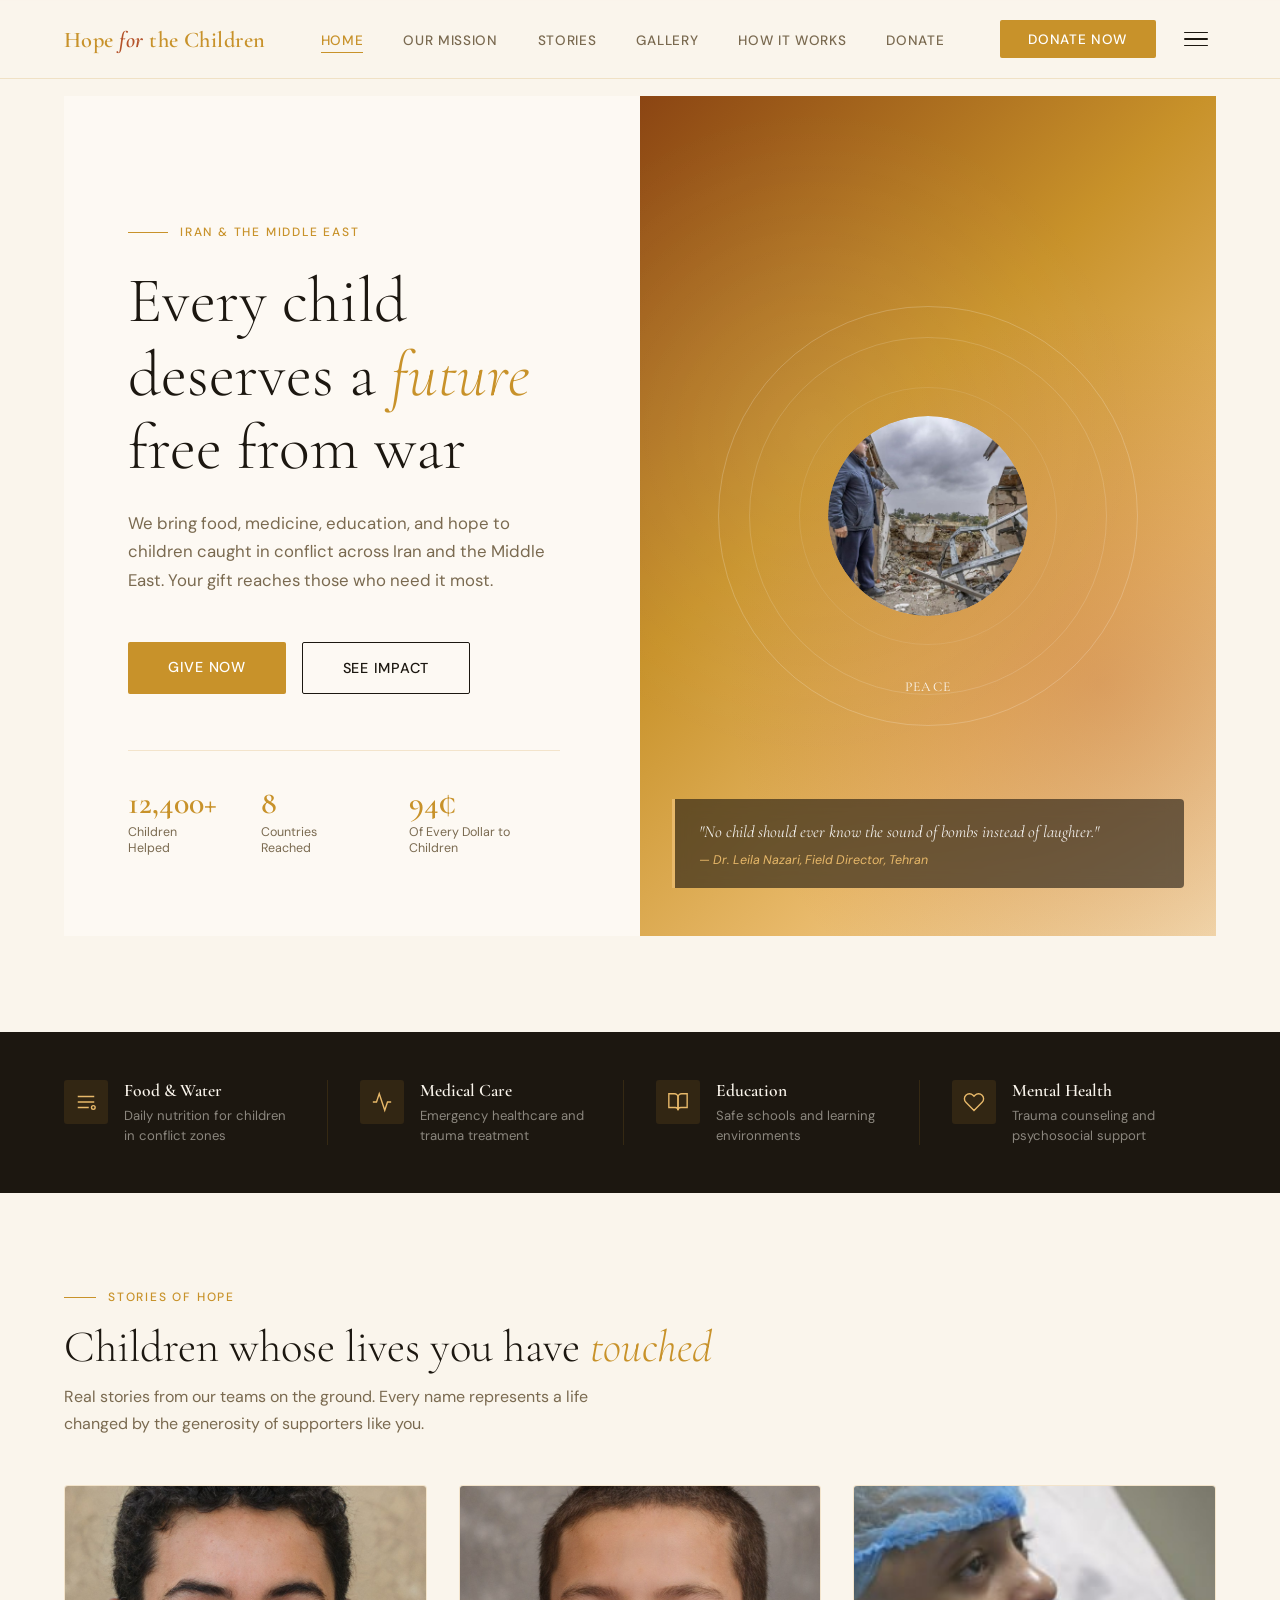
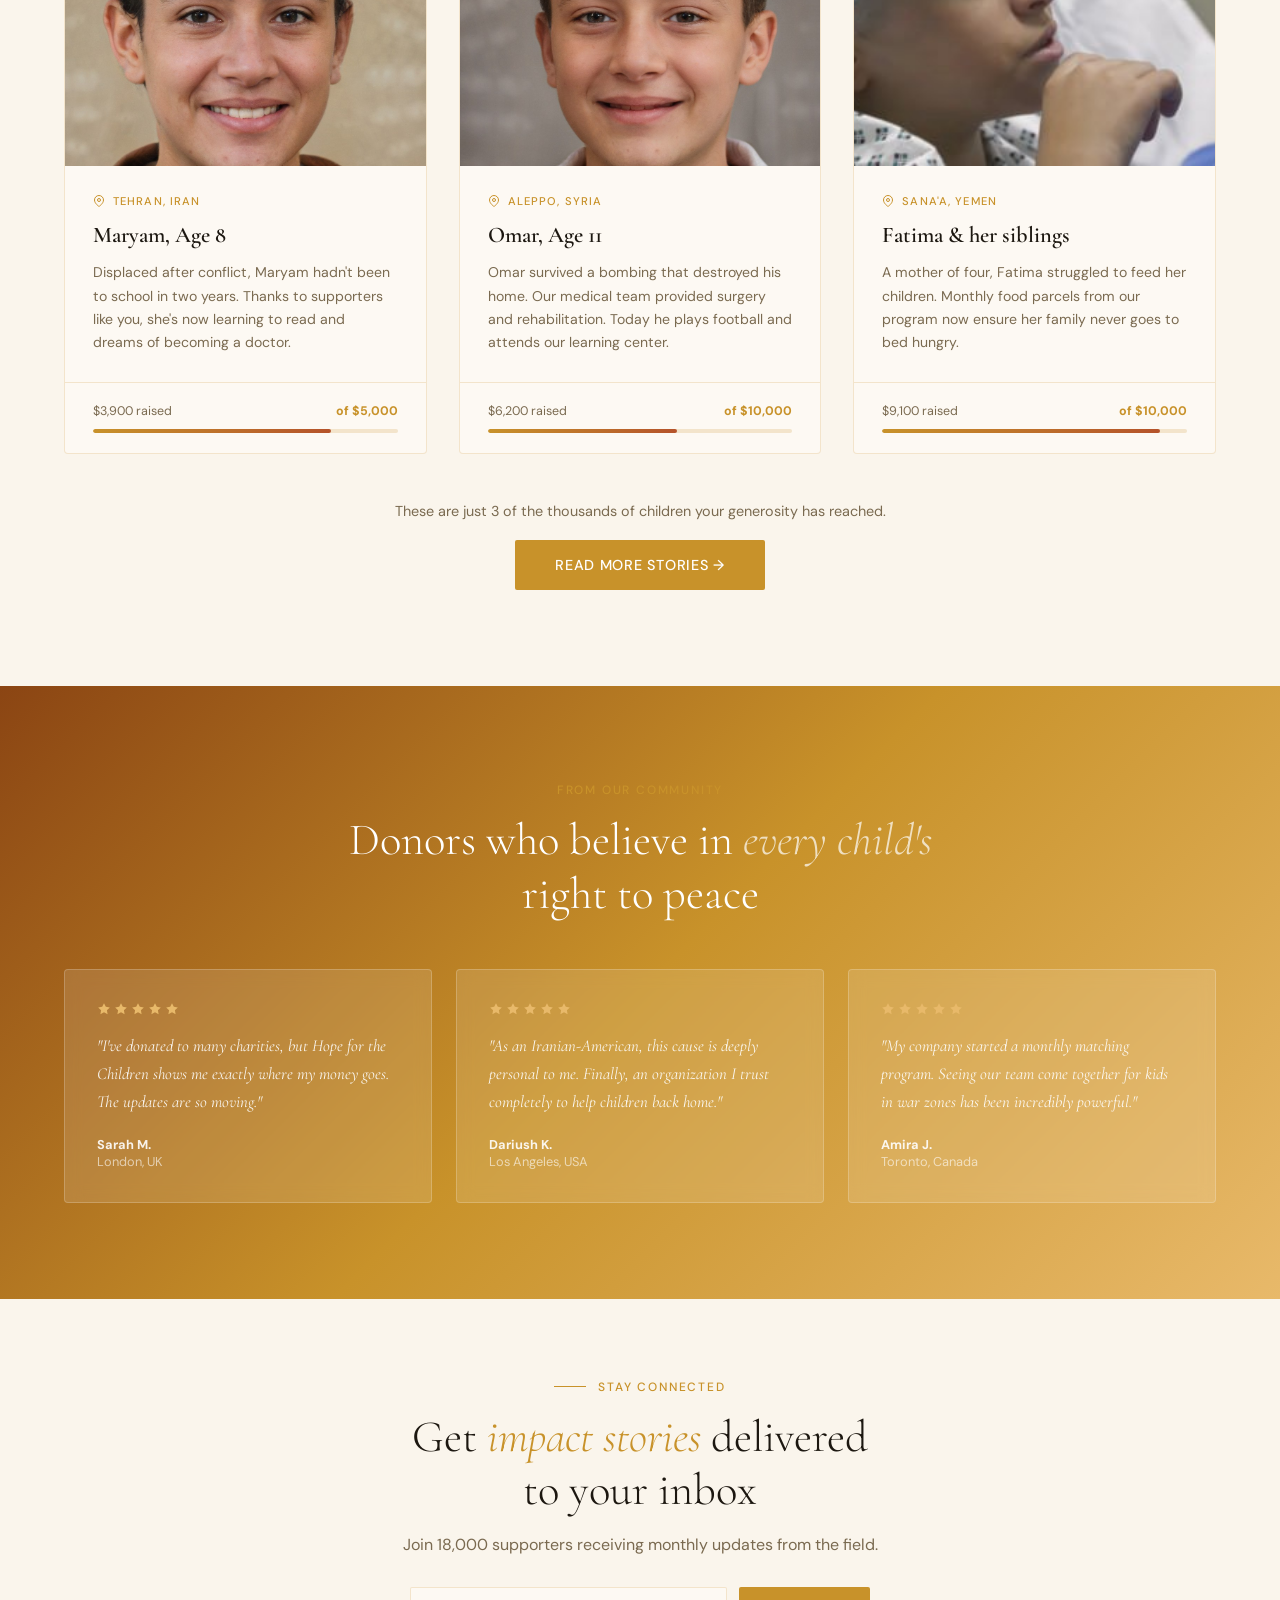
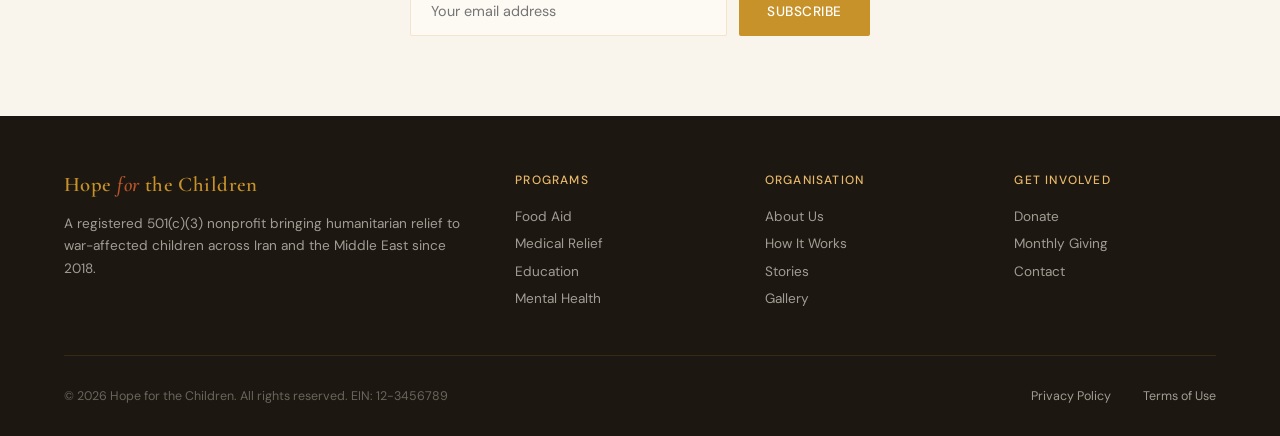
==== commit a13f88ce: "Add stories preview to homepage" ====
--- a/index.html
+++ b/index.html
@@ -14,38 +14,27 @@
   .hero-left {
     display: flex; flex-direction: column; justify-content: center;
     padding: 8rem 5rem 5rem 4rem;
-    background: var(--warm-white);
-    position: relative; z-index: 2;
+    background: var(--warm-white); position: relative; z-index: 2;
   }
   .hero-eyebrow {
     font-size: 0.75rem; font-weight: 500; color: var(--gold);
     letter-spacing: 0.15em; text-transform: uppercase;
-    margin-bottom: 1.5rem;
-    display: flex; align-items: center; gap: 0.75rem;
-  }
-  .hero-eyebrow::before {
-    content: ''; display: block; width: 2.5rem; height: 1px; background: var(--gold);
-  }
+    margin-bottom: 1.5rem; display: flex; align-items: center; gap: 0.75rem;
+  }
+  .hero-eyebrow::before { content: ''; display: block; width: 2.5rem; height: 1px; background: var(--gold); }
   .hero h1 {
     font-family: 'Cormorant Garamond', serif;
     font-size: clamp(3rem, 5vw, 4.5rem);
-    font-weight: 300; line-height: 1.15; color: var(--charcoal);
-    margin-bottom: 1.5rem;
+    font-weight: 300; line-height: 1.15; color: var(--charcoal); margin-bottom: 1.5rem;
   }
   .hero h1 em { color: var(--gold); font-style: italic; }
-  .hero-sub {
-    font-size: 1.05rem; color: var(--muted); line-height: 1.7;
-    max-width: 480px; margin-bottom: 3rem;
-  }
+  .hero-sub { font-size: 1.05rem; color: var(--muted); line-height: 1.7; max-width: 480px; margin-bottom: 3rem; }
   .hero-actions { display: flex; gap: 1rem; flex-wrap: wrap; }
   .hero-stats {
     display: flex; gap: 2.5rem; margin-top: 3.5rem;
     padding-top: 2rem; border-top: 1px solid var(--border);
   }
-  .hero-stat-num {
-    font-family: 'Cormorant Garamond', serif;
-    font-size: 2rem; font-weight: 600; color: var(--gold);
-  }
+  .hero-stat-num { font-family: 'Cormorant Garamond', serif; font-size: 2rem; font-weight: 600; color: var(--gold); }
   .hero-stat-label { font-size: 0.78rem; color: var(--muted); font-weight: 400; margin-top: 0.1rem; }
   .hero-right {
     position: relative; overflow: hidden;
@@ -57,120 +46,105 @@
       radial-gradient(circle at 30% 40%, rgba(255,255,255,0.08) 0%, transparent 50%),
       radial-gradient(circle at 80% 70%, rgba(181,83,42,0.3) 0%, transparent 50%);
   }
-  .hero-geometric {
-    position: absolute; inset: 0;
-    display: flex; align-items: center; justify-content: center;
-  }
+  .hero-geometric { position: absolute; inset: 0; display: flex; align-items: center; justify-content: center; }
   .geo-circle {
     width: 420px; height: 420px; border-radius: 50%;
     border: 1px solid rgba(255,255,255,0.2);
     display: flex; align-items: center; justify-content: center;
-    position: relative;
-    animation: slowSpin 40s linear infinite;
-  }
-  .geo-circle::before {
-    content: ''; position: absolute; inset: 30px;
-    border-radius: 50%; border: 1px solid rgba(255,255,255,0.15);
-  }
-  .geo-circle::after {
-    content: ''; position: absolute; inset: 80px;
-    border-radius: 50%; border: 1px solid rgba(255,255,255,0.1);
-  }
+    position: relative; animation: slowSpin 40s linear infinite;
+  }
+  .geo-circle::before { content: ''; position: absolute; inset: 30px; border-radius: 50%; border: 1px solid rgba(255,255,255,0.15); }
+  .geo-circle::after { content: ''; position: absolute; inset: 80px; border-radius: 50%; border: 1px solid rgba(255,255,255,0.1); }
   @keyframes slowSpin { to { transform: rotate(360deg); } }
   .geo-inner {
     width: 200px; height: 200px;
     display: flex; flex-direction: column; align-items: center; justify-content: center;
-    background: rgba(255,255,255,0.1);
-    border-radius: 50%; backdrop-filter: blur(4px);
-    animation: slowSpin 40s linear reverse infinite;
-    overflow: hidden;
+    background: rgba(255,255,255,0.1); border-radius: 50%; backdrop-filter: blur(4px);
+    animation: slowSpin 40s linear reverse infinite; overflow: hidden;
   }
   .geo-inner img { width: 100%; height: 100%; object-fit: cover; border-radius: 50%; }
   .geo-text {
-    font-family: 'Cormorant Garamond', serif;
-    font-size: 0.85rem; color: rgba(255,255,255,0.9);
-    letter-spacing: 0.1em; text-transform: uppercase;
+    font-family: 'Cormorant Garamond', serif; font-size: 0.85rem;
+    color: rgba(255,255,255,0.9); letter-spacing: 0.1em; text-transform: uppercase;
     position: absolute; bottom: 30px;
   }
   .hero-quote {
     position: absolute; bottom: 3rem; left: 2rem; right: 2rem;
     background: rgba(28,23,16,0.6); backdrop-filter: blur(8px);
     border-left: 3px solid var(--gold-light);
-    padding: 1.25rem 1.5rem; border-radius: 0 4px 4px 0;
-    color: rgba(255,255,255,0.9);
-  }
-  .hero-quote p {
-    font-family: 'Cormorant Garamond', serif;
-    font-size: 1.05rem; font-style: italic; line-height: 1.5;
-  }
+    padding: 1.25rem 1.5rem; border-radius: 0 4px 4px 0; color: rgba(255,255,255,0.9);
+  }
+  .hero-quote p { font-family: 'Cormorant Garamond', serif; font-size: 1.05rem; font-style: italic; line-height: 1.5; }
   .hero-quote cite { font-size: 0.78rem; color: var(--gold-light); margin-top: 0.5rem; display: block; }
+
+  /* MISSION STRIP */
   .mission-strip {
     background: var(--charcoal); padding: 3rem 4rem;
     display: grid; grid-template-columns: repeat(4, 1fr); gap: 2rem;
   }
-  .strip-item {
-    display: flex; align-items: flex-start; gap: 1rem;
-    padding-right: 2rem; border-right: 1px solid rgba(200,146,42,0.15);
-  }
+  .strip-item { display: flex; align-items: flex-start; gap: 1rem; padding-right: 2rem; border-right: 1px solid rgba(200,146,42,0.15); }
   .strip-item:last-child { border-right: none; }
-  .strip-icon {
-    width: 44px; height: 44px; flex-shrink: 0;
-    background: rgba(200,146,42,0.12); border-radius: 3px;
-    display: flex; align-items: center; justify-content: center;
-  }
+  .strip-icon { width: 44px; height: 44px; flex-shrink: 0; background: rgba(200,146,42,0.12); border-radius: 3px; display: flex; align-items: center; justify-content: center; }
   .strip-icon svg { width: 22px; height: 22px; stroke: var(--gold-light); fill: none; stroke-width: 1.5; }
-  .strip-text h4 {
-    font-family: 'Cormorant Garamond', serif;
-    font-size: 1.1rem; color: var(--cream); font-weight: 600; margin-bottom: 0.3rem;
-  }
+  .strip-text h4 { font-family: 'Cormorant Garamond', serif; font-size: 1.1rem; color: var(--cream); font-weight: 600; margin-bottom: 0.3rem; }
   .strip-text p { font-size: 0.82rem; color: rgba(250,245,236,0.5); line-height: 1.5; }
-  .testimonials {
-    background: linear-gradient(135deg, #8B4513 0%, #C8922A 50%, #E8B96A 100%);
-    text-align: center; padding: 6rem 4rem;
-  }
+
+  /* STORIES PREVIEW */
+  .stories-preview { background: var(--cream); padding: 6rem 4rem; }
+  .stories-preview h2 { margin-bottom: 0.5rem; }
+  .stories-preview .section-intro { font-size: 1rem; color: var(--muted); max-width: 560px; margin-bottom: 3rem; line-height: 1.7; }
+  .stories-grid { display: grid; grid-template-columns: repeat(3, 1fr); gap: 2rem; margin-bottom: 3rem; }
+  .story-card { background: var(--warm-white); border-radius: 4px; overflow: hidden; border: 1px solid var(--border); transition: all 0.3s; }
+  .story-card:hover { transform: translateY(-4px); box-shadow: 0 16px 40px rgba(200,146,42,0.1); }
+  .story-visual { height: 280px; overflow: hidden; }
+  .story-visual img { width: 100%; height: 100%; object-fit: cover; transition: transform 0.5s ease; }
+  .story-card:hover .story-visual img { transform: scale(1.04); }
+  .story-body { padding: 1.75rem; }
+  .story-tag { font-size: 0.7rem; font-weight: 500; color: var(--gold); letter-spacing: 0.1em; text-transform: uppercase; margin-bottom: 0.75rem; display: flex; align-items: center; gap: 0.5rem; }
+  .story-tag svg { width: 12px; height: 12px; stroke: var(--gold); fill: none; stroke-width: 2; }
+  .story-card h3 { font-family: 'Cormorant Garamond', serif; font-size: 1.4rem; font-weight: 600; color: var(--charcoal); margin-bottom: 0.75rem; line-height: 1.3; }
+  .story-card p { font-size: 0.88rem; color: var(--muted); line-height: 1.65; }
+  .story-progress { padding: 1.25rem 1.75rem; border-top: 1px solid var(--border); }
+  .progress-label { display: flex; justify-content: space-between; margin-bottom: 0.6rem; }
+  .progress-label span { font-size: 0.78rem; color: var(--muted); }
+  .progress-label strong { font-size: 0.78rem; color: var(--gold); }
+  .progress-bar { height: 4px; background: var(--border); border-radius: 2px; overflow: hidden; }
+  .progress-fill { height: 100%; background: linear-gradient(90deg, var(--gold), var(--terra)); border-radius: 2px; }
+  .stories-cta { text-align: center; }
+  .stories-cta p { font-size: 0.9rem; color: var(--muted); margin-bottom: 1.25rem; }
+
+  /* TESTIMONIALS */
+  .testimonials { background: linear-gradient(135deg, #8B4513 0%, #C8922A 50%, #E8B96A 100%); text-align: center; padding: 6rem 4rem; }
   .testimonials .section-label { justify-content: center; }
   .testimonials .section-label::before { display: none; }
   .testimonials h2 { color: #fff; margin: 0 auto 3rem; max-width: 600px; }
   .testimonials h2 em { color: rgba(255,255,255,0.7); }
   .testimonials-grid { display: grid; grid-template-columns: repeat(3, 1fr); gap: 1.5rem; }
-  .testimonial-card {
-    background: rgba(255,255,255,0.12); backdrop-filter: blur(8px);
-    border: 1px solid rgba(255,255,255,0.2); border-radius: 4px;
-    padding: 2rem; text-align: left;
-  }
+  .testimonial-card { background: rgba(255,255,255,0.12); backdrop-filter: blur(8px); border: 1px solid rgba(255,255,255,0.2); border-radius: 4px; padding: 2rem; text-align: left; }
   .stars { display: flex; gap: 3px; margin-bottom: 1rem; }
   .stars svg { width: 14px; height: 14px; fill: var(--gold-light); }
-  .testimonial-card p {
-    font-family: 'Cormorant Garamond', serif;
-    font-size: 1.05rem; font-style: italic; color: rgba(255,255,255,0.9);
-    line-height: 1.65; margin-bottom: 1.25rem;
-  }
+  .testimonial-card p { font-family: 'Cormorant Garamond', serif; font-size: 1.05rem; font-style: italic; color: rgba(255,255,255,0.9); line-height: 1.65; margin-bottom: 1.25rem; }
   .testimonial-author { font-size: 0.8rem; color: rgba(255,255,255,0.6); }
   .testimonial-author strong { color: rgba(255,255,255,0.9); display: block; }
+
+  /* NEWSLETTER */
   .newsletter { background: var(--cream); text-align: center; padding: 5rem 4rem; }
   .newsletter h2 { margin: 0.75rem auto 1rem; max-width: 500px; }
   .newsletter p { color: var(--muted); margin-bottom: 2rem; }
   .newsletter-form { display: flex; gap: 0.75rem; max-width: 460px; margin: 0 auto; }
-  .newsletter-form input {
-    flex: 1; padding: 0.9rem 1.25rem;
-    border: 1.5px solid var(--border); border-radius: 2px;
-    background: var(--warm-white); font-family: 'DM Sans', sans-serif;
-    font-size: 0.9rem; color: var(--charcoal); outline: none;
-  }
+  .newsletter-form input { flex: 1; padding: 0.9rem 1.25rem; border: 1.5px solid var(--border); border-radius: 2px; background: var(--warm-white); font-family: 'DM Sans', sans-serif; font-size: 0.9rem; color: var(--charcoal); outline: none; }
   .newsletter-form input:focus { border-color: var(--gold); }
-  .newsletter-form button {
-    padding: 0.9rem 1.75rem; background: var(--gold); color: #fff;
-    border: none; border-radius: 2px; font-family: 'DM Sans', sans-serif;
-    font-size: 0.85rem; font-weight: 500; letter-spacing: 0.04em;
-    text-transform: uppercase; cursor: pointer; transition: background 0.2s; white-space: nowrap;
-  }
+  .newsletter-form button { padding: 0.9rem 1.75rem; background: var(--gold); color: #fff; border: none; border-radius: 2px; font-family: 'DM Sans', sans-serif; font-size: 0.85rem; font-weight: 500; letter-spacing: 0.04em; text-transform: uppercase; cursor: pointer; transition: background 0.2s; white-space: nowrap; }
   .newsletter-form button:hover { background: var(--terra); }
+
   @media (max-width: 1024px) {
     .hero { grid-template-columns: 1fr; }
     .hero-right { min-height: 50vh; }
     .hero-left { padding: 8rem 2rem 3rem; }
     .mission-strip { grid-template-columns: repeat(2,1fr); padding: 3rem 2rem; }
     .strip-item { border-right: none; border-bottom: 1px solid rgba(200,146,42,0.15); padding-bottom: 1.5rem; }
+    .stories-preview { padding: 4rem 2rem; }
+    .stories-grid { grid-template-columns: 1fr; }
     .testimonials-grid { grid-template-columns: 1fr; }
     .testimonials { padding: 4rem 2rem; }
     .newsletter { padding: 4rem 2rem; }
@@ -185,6 +159,7 @@
 <body>
 <div id="navContainer"></div>
 
+<!-- HERO -->
 <section class="hero" id="top">
   <div class="hero-left">
     <div class="hero-eyebrow">Iran & the Middle East</div>
@@ -217,6 +192,7 @@
   </div>
 </section>
 
+<!-- MISSION STRIP -->
 <div class="mission-strip">
   <div class="strip-item">
     <div class="strip-icon"><svg viewBox="0 0 24 24"><path d="M3 6h18M3 12h18M3 18h12"/><circle cx="20" cy="18" r="2"/></svg></div>
@@ -236,6 +212,56 @@
   </div>
 </div>
 
+<!-- STORIES PREVIEW -->
+<section class="stories-preview fade-up">
+  <div class="section-label">Stories of Hope</div>
+  <h2>Children whose lives you have <em>touched</em></h2>
+  <p class="section-intro">Real stories from our teams on the ground. Every name represents a life changed by the generosity of supporters like you.</p>
+  <div class="stories-grid">
+    <div class="story-card">
+      <div class="story-visual"><img src="assets/maryam-iran.jpeg" alt="Maryam"></div>
+      <div class="story-body">
+        <div class="story-tag"><svg viewBox="0 0 24 24"><path d="M21 10c0 7-9 13-9 13s-9-6-9-13a9 9 0 0 1 18 0z"/><circle cx="12" cy="10" r="3"/></svg>Tehran, Iran</div>
+        <h3>Maryam, Age 8</h3>
+        <p>Displaced after conflict, Maryam hadn't been to school in two years. Thanks to supporters like you, she's now learning to read and dreams of becoming a doctor.</p>
+      </div>
+      <div class="story-progress">
+        <div class="progress-label"><span>$3,900 raised</span><strong>of $5,000</strong></div>
+        <div class="progress-bar"><div class="progress-fill" style="width:78%"></div></div>
+      </div>
+    </div>
+    <div class="story-card">
+      <div class="story-visual"><img src="assets/1000366571.jpg" alt="Omar"></div>
+      <div class="story-body">
+        <div class="story-tag"><svg viewBox="0 0 24 24"><path d="M21 10c0 7-9 13-9 13s-9-6-9-13a9 9 0 0 1 18 0z"/><circle cx="12" cy="10" r="3"/></svg>Aleppo, Syria</div>
+        <h3>Omar, Age 11</h3>
+        <p>Omar survived a bombing that destroyed his home. Our medical team provided surgery and rehabilitation. Today he plays football and attends our learning center.</p>
+      </div>
+      <div class="story-progress">
+        <div class="progress-label"><span>$6,200 raised</span><strong>of $10,000</strong></div>
+        <div class="progress-bar"><div class="progress-fill" style="width:62%"></div></div>
+      </div>
+    </div>
+    <div class="story-card">
+      <div class="story-visual"><img src="assets/fatima-yemen.jpeg" alt="Fatima"></div>
+      <div class="story-body">
+        <div class="story-tag"><svg viewBox="0 0 24 24"><path d="M21 10c0 7-9 13-9 13s-9-6-9-13a9 9 0 0 1 18 0z"/><circle cx="12" cy="10" r="3"/></svg>Sana'a, Yemen</div>
+        <h3>Fatima & her siblings</h3>
+        <p>A mother of four, Fatima struggled to feed her children. Monthly food parcels from our program now ensure her family never goes to bed hungry.</p>
+      </div>
+      <div class="story-progress">
+        <div class="progress-label"><span>$9,100 raised</span><strong>of $10,000</strong></div>
+        <div class="progress-bar"><div class="progress-fill" style="width:91%"></div></div>
+      </div>
+    </div>
+  </div>
+  <div class="stories-cta">
+    <p>These are just 3 of the thousands of children your generosity has reached.</p>
+    <a href="stories.html" class="btn-primary">Read More Stories →</a>
+  </div>
+</section>
+
+<!-- TESTIMONIALS -->
 <section class="testimonials fade-up">
   <div class="section-label">From Our Community</div>
   <h2>Donors who believe in <em>every child's</em> right to peace</h2>
@@ -276,6 +302,7 @@
   </div>
 </section>
 
+<!-- NEWSLETTER -->
 <section class="newsletter fade-up">
   <div class="section-label" style="justify-content:center"><span style="display:none"></span>Stay Connected</div>
   <h2>Get <em>impact stories</em> delivered to your inbox</h2>
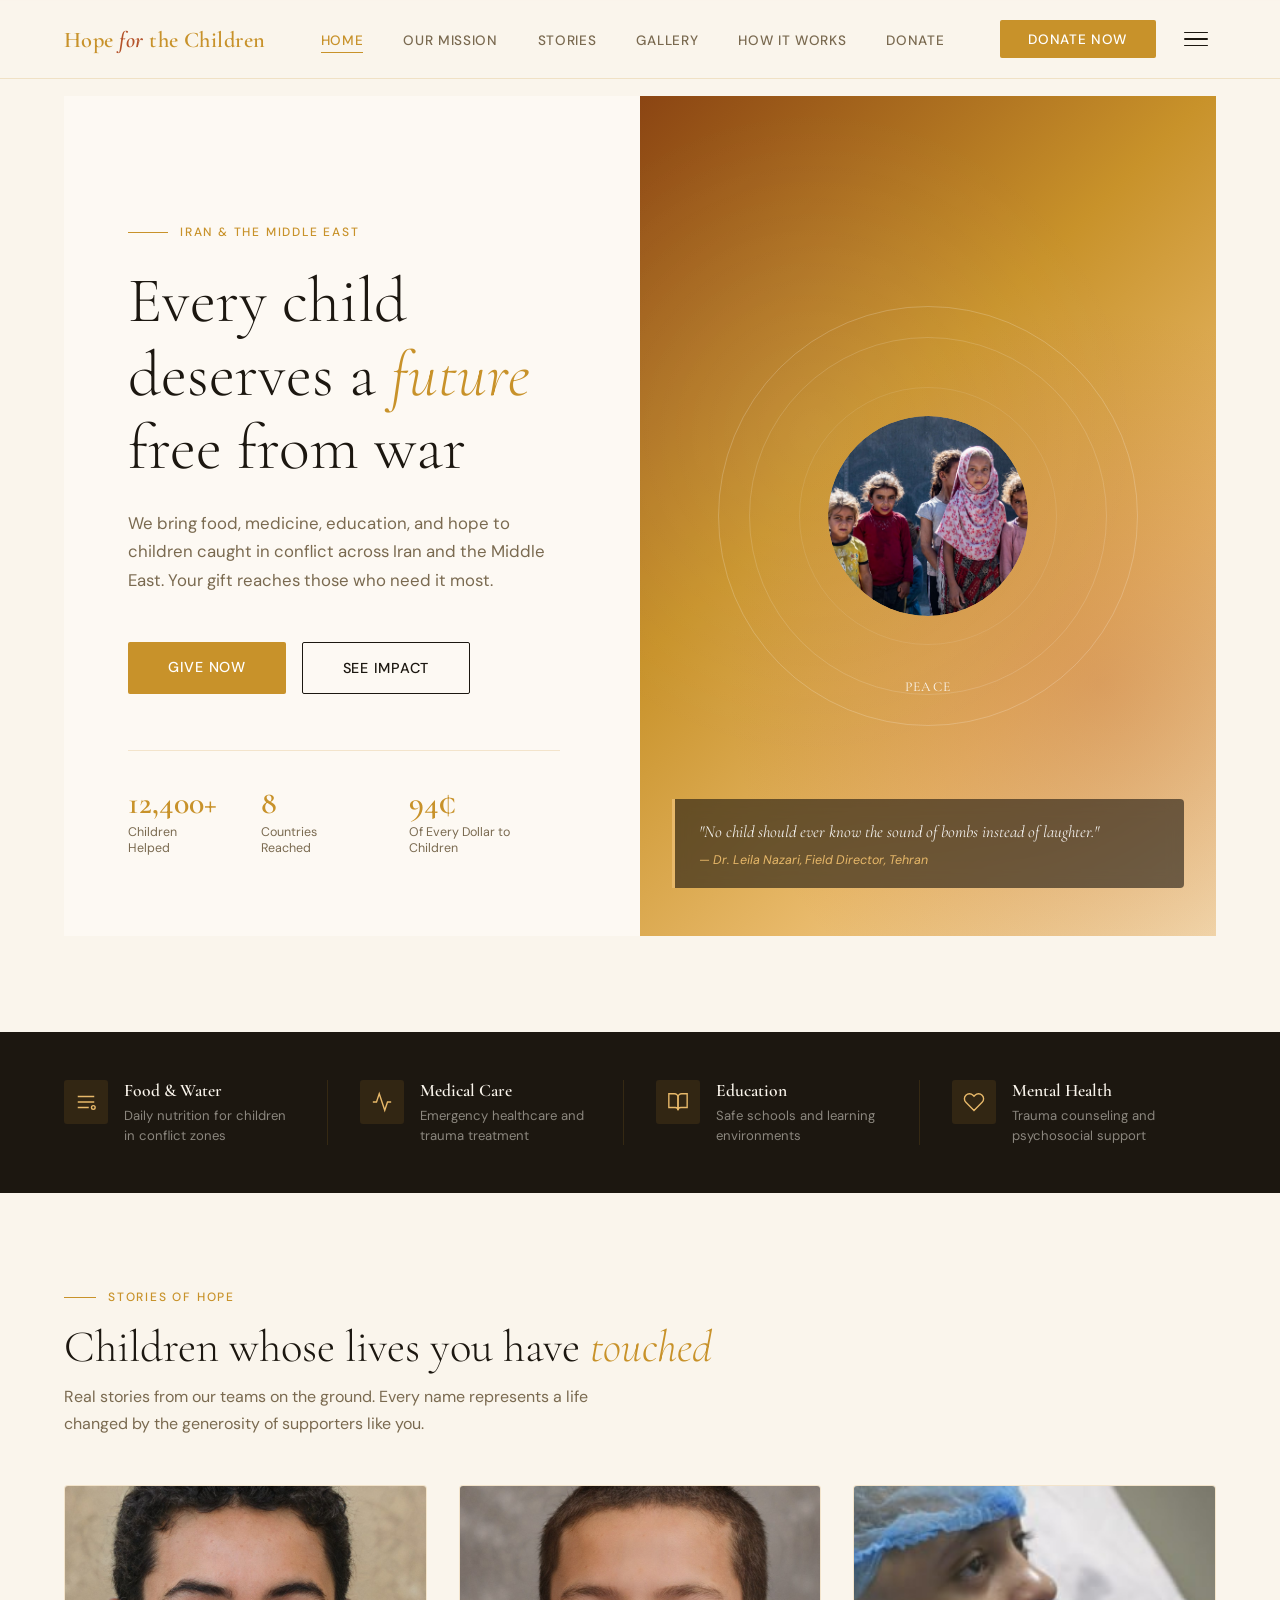
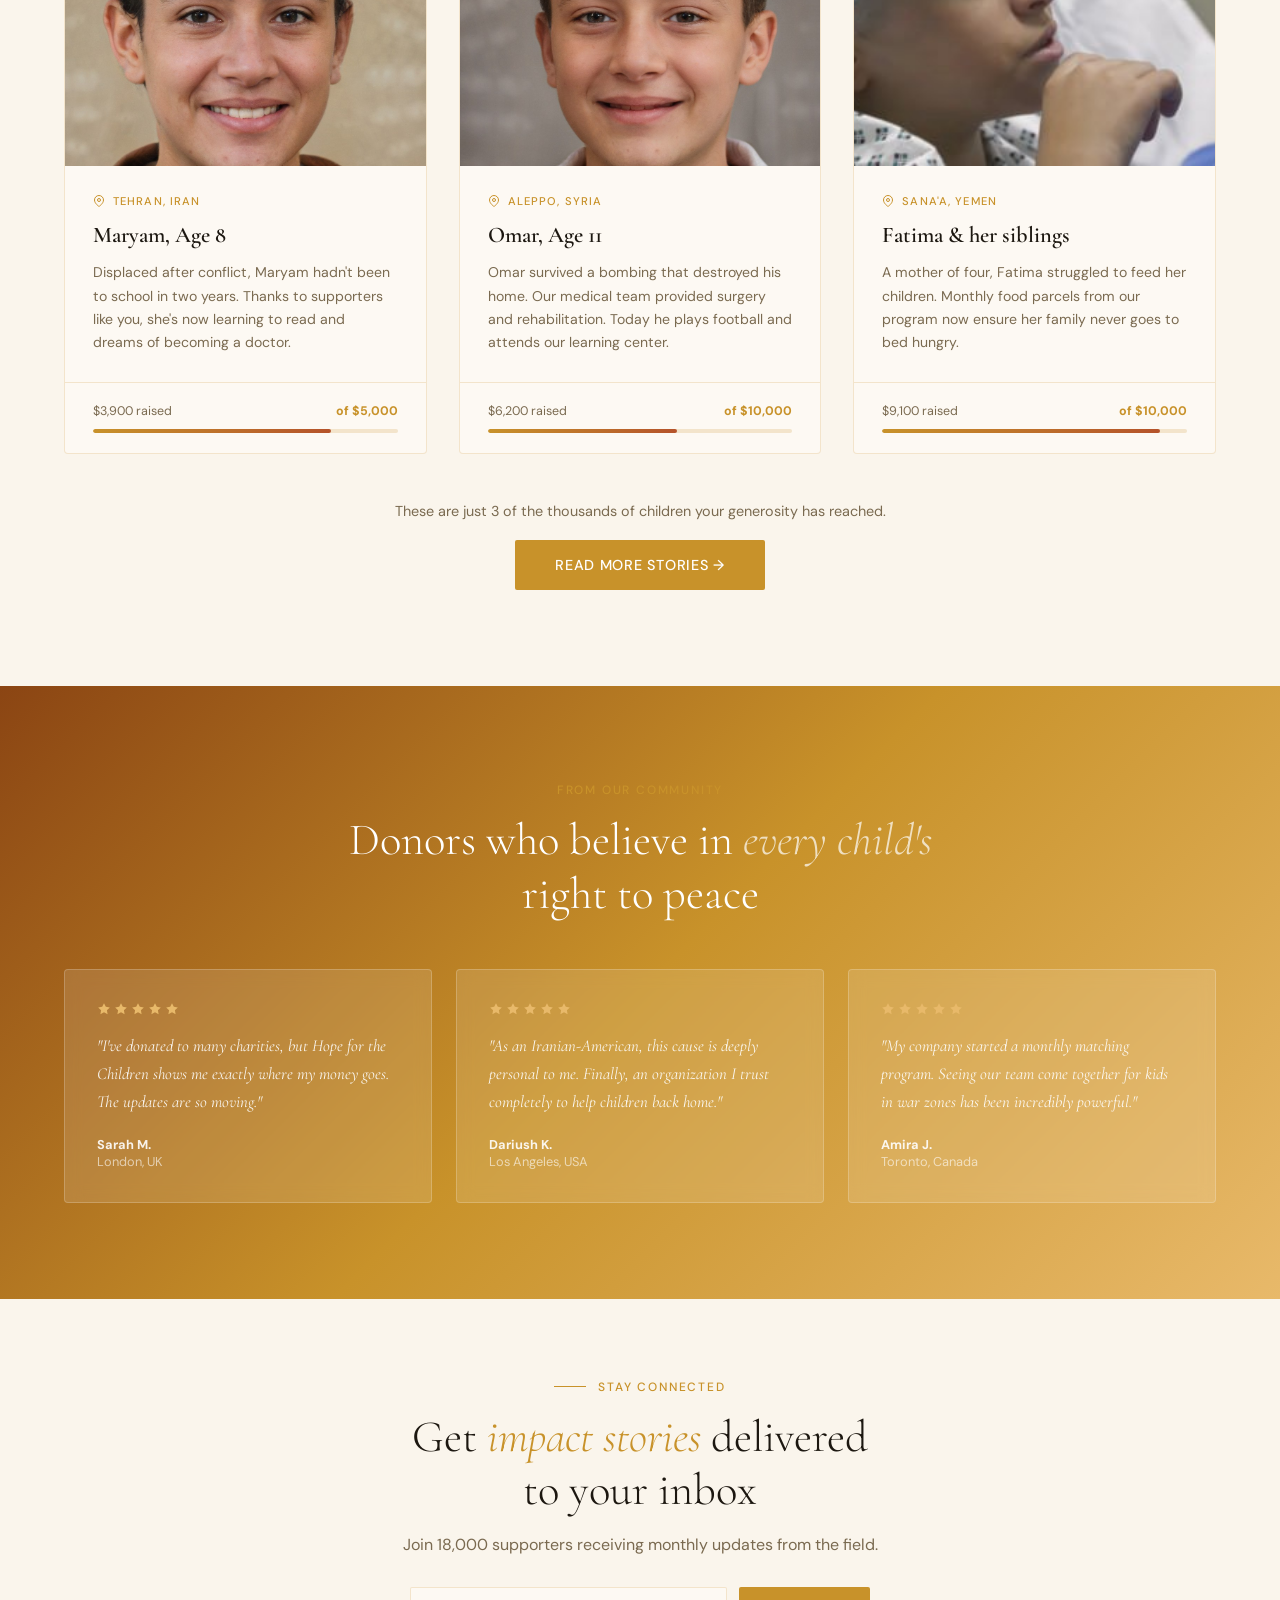
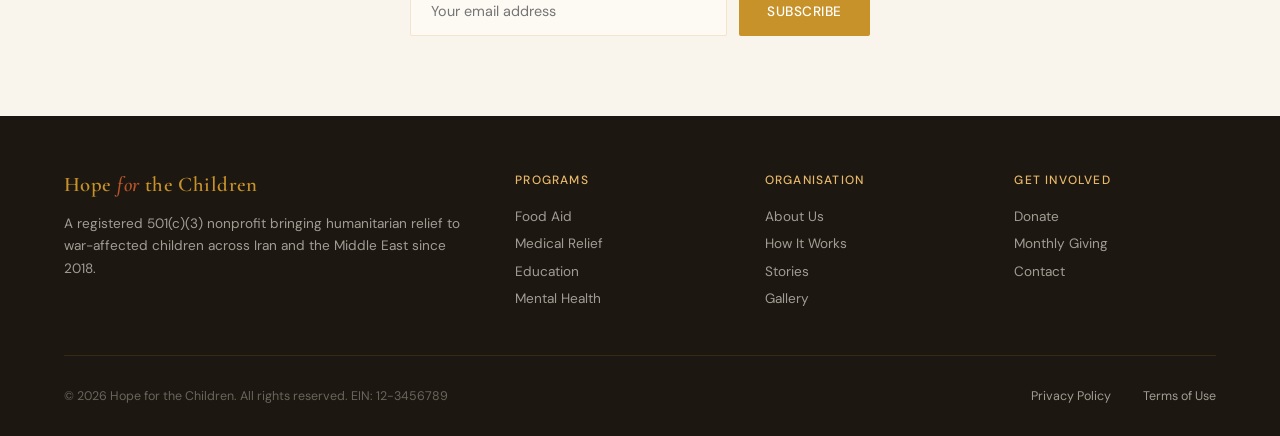
==== commit 45b1b39e: "Replace hero image with classroom-tehran" ====
--- a/index.html
+++ b/index.html
@@ -180,7 +180,7 @@
     <div class="hero-geometric">
       <div class="geo-circle">
         <div class="geo-inner">
-          <img src="assets/hero-image.jpeg" alt="Hope for the Children">
+          <img src="assets/classroom-tehran.jpeg" alt="Hope for the Children">
         </div>
         <div class="geo-text">Peace</div>
       </div>
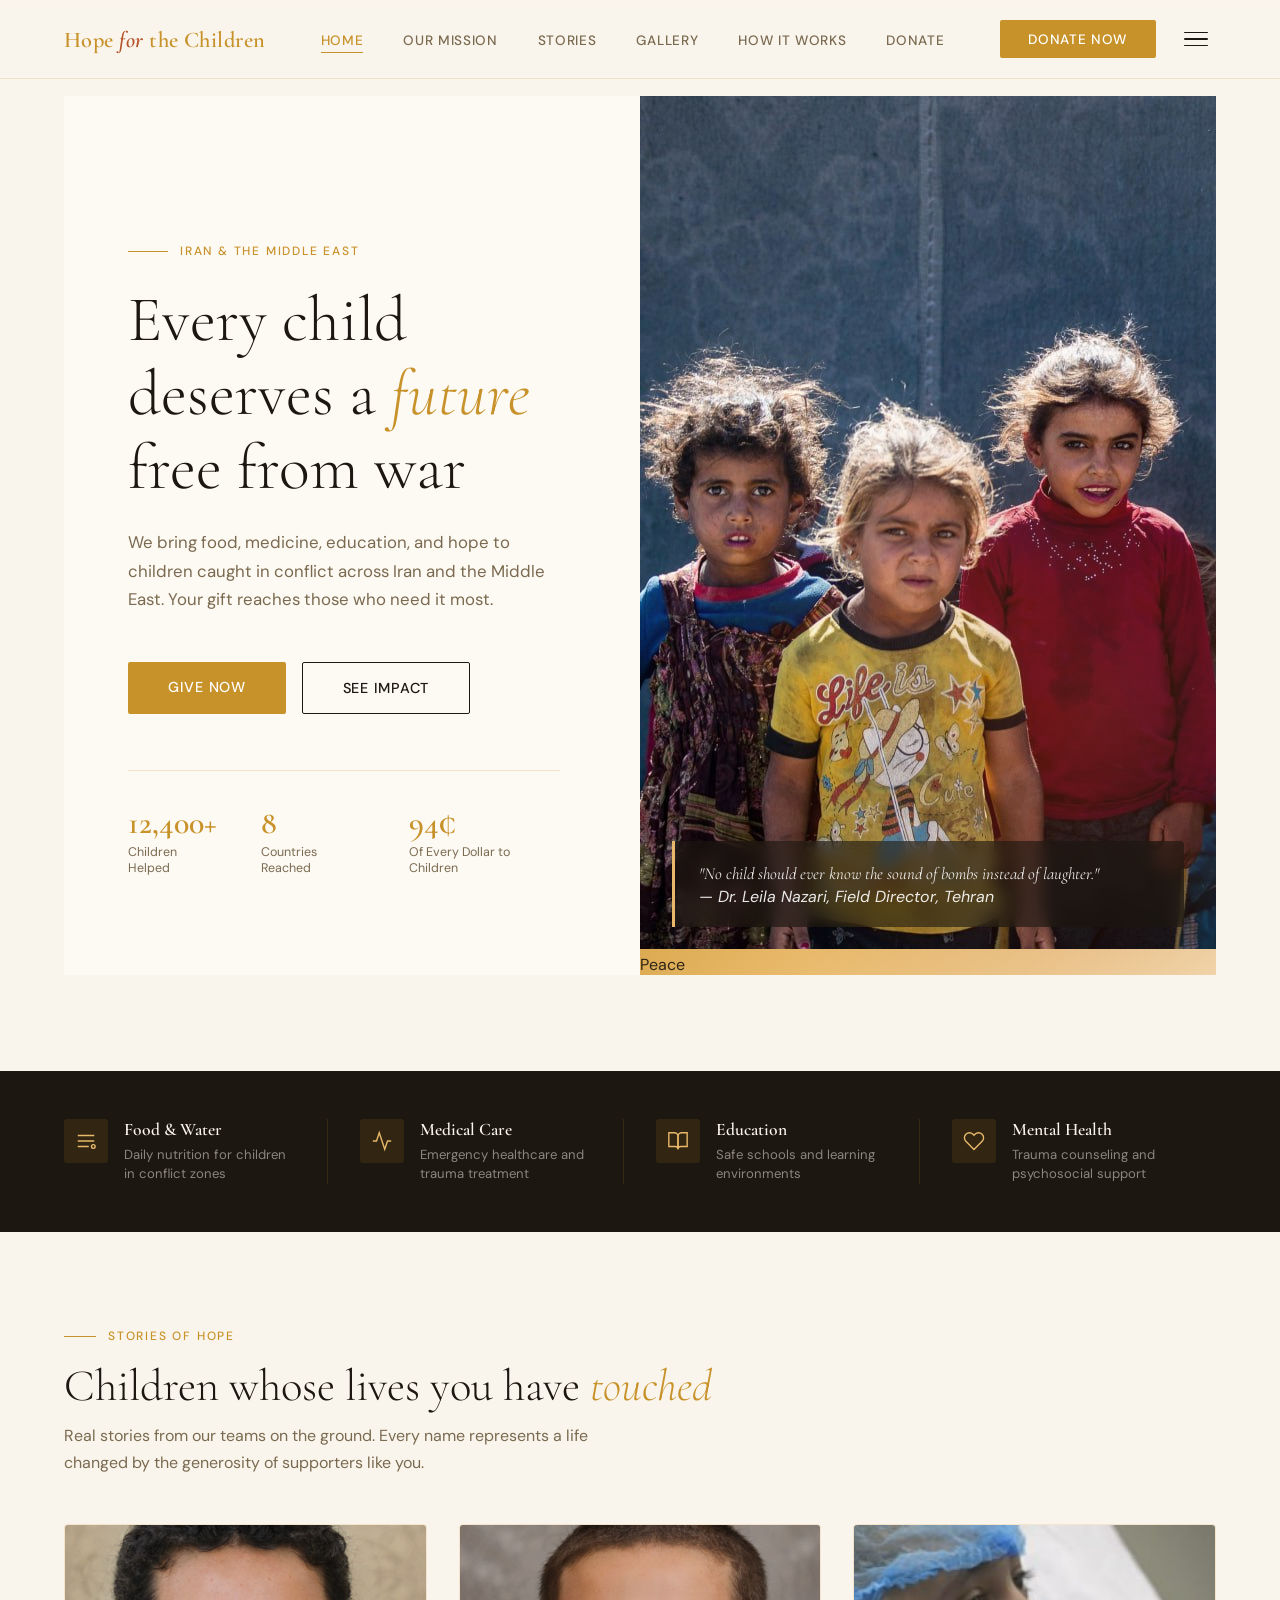
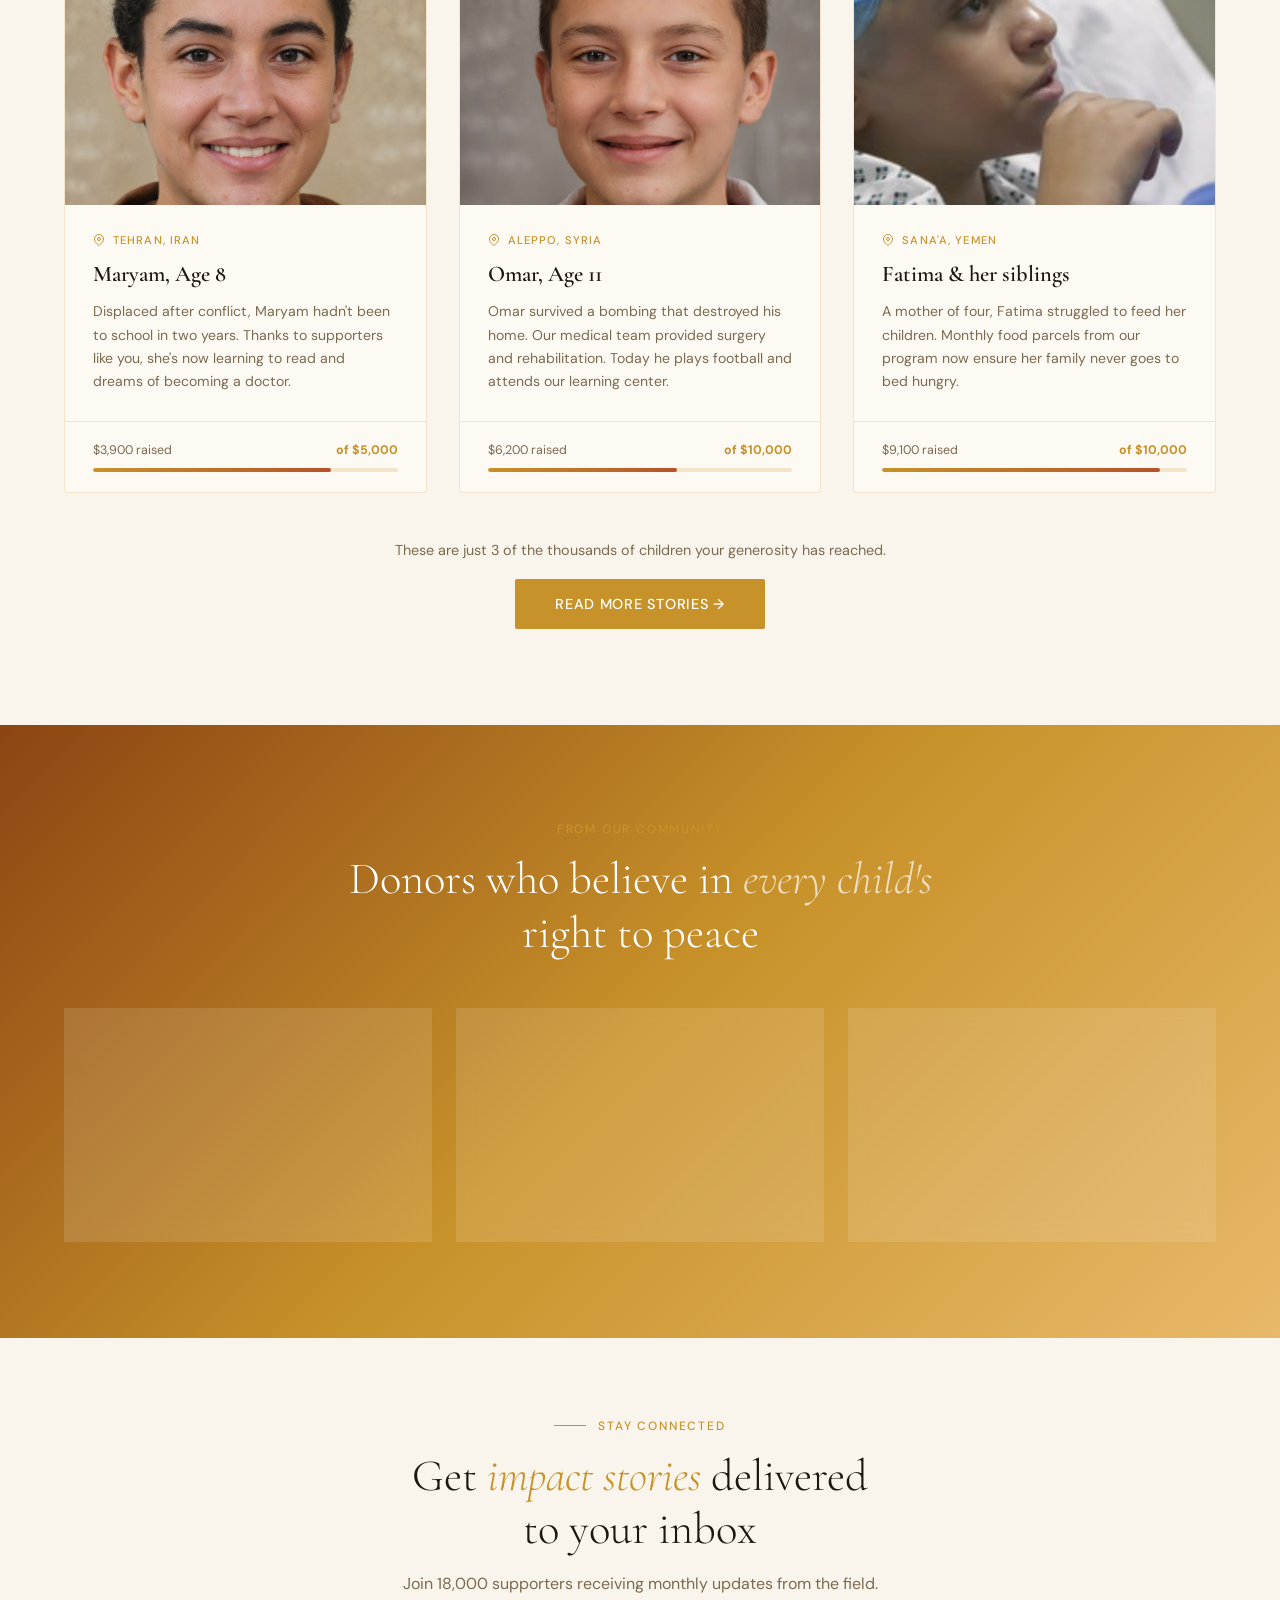
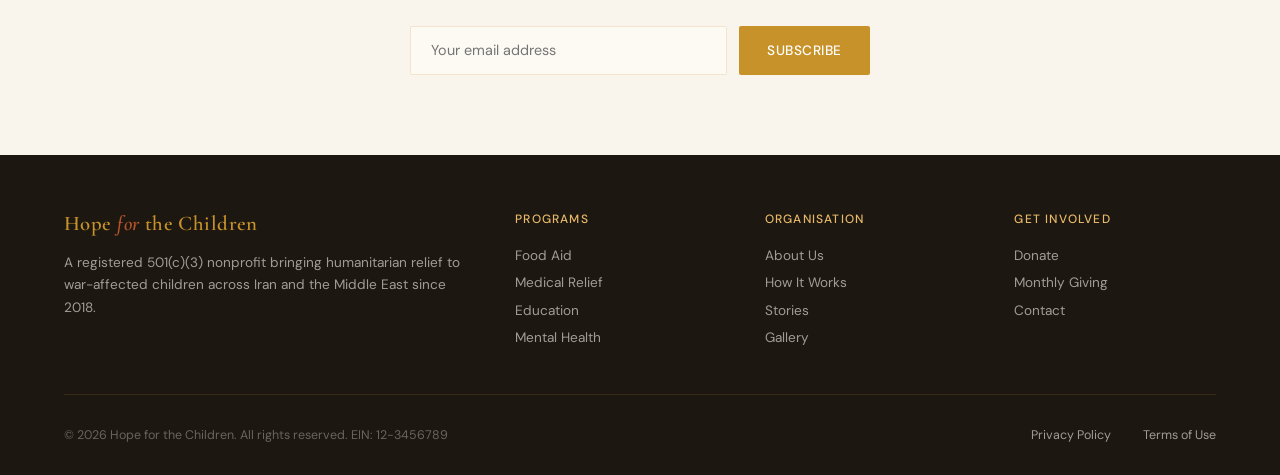
==== commit 019a4fdf: "Remove geometric CSS and animation" ====
--- a/index.html
+++ b/index.html
@@ -46,28 +46,6 @@
       radial-gradient(circle at 30% 40%, rgba(255,255,255,0.08) 0%, transparent 50%),
       radial-gradient(circle at 80% 70%, rgba(181,83,42,0.3) 0%, transparent 50%);
   }
-  .hero-geometric { position: absolute; inset: 0; display: flex; align-items: center; justify-content: center; }
-  .geo-circle {
-    width: 420px; height: 420px; border-radius: 50%;
-    border: 1px solid rgba(255,255,255,0.2);
-    display: flex; align-items: center; justify-content: center;
-    position: relative; animation: slowSpin 40s linear infinite;
-  }
-  .geo-circle::before { content: ''; position: absolute; inset: 30px; border-radius: 50%; border: 1px solid rgba(255,255,255,0.15); }
-  .geo-circle::after { content: ''; position: absolute; inset: 80px; border-radius: 50%; border: 1px solid rgba(255,255,255,0.1); }
-  @keyframes slowSpin { to { transform: rotate(360deg); } }
-  .geo-inner {
-    width: 200px; height: 200px;
-    display: flex; flex-direction: column; align-items: center; justify-content: center;
-    background: rgba(255,255,255,0.1); border-radius: 50%; backdrop-filter: blur(4px);
-    animation: slowSpin 40s linear reverse infinite; overflow: hidden;
-  }
-  .geo-inner img { width: 100%; height: 100%; object-fit: cover; border-radius: 50%; }
-  .geo-text {
-    font-family: 'Cormorant Garamond', serif; font-size: 0.85rem;
-    color: rgba(255,255,255,0.9); letter-spacing: 0.1em; text-transform: uppercase;
-    position: absolute; bottom: 30px;
-  }
   .hero-quote {
     position: absolute; bottom: 3rem; left: 2rem; right: 2rem;
     background: rgba(28,23,16,0.6); backdrop-filter: blur(8px);
@@ -75,7 +53,7 @@
     padding: 1.25rem 1.5rem; border-radius: 0 4px 4px 0; color: rgba(255,255,255,0.9);
   }
   .hero-quote p { font-family: 'Cormorant Garamond', serif; font-size: 1.05rem; font-style: italic; line-height: 1.5; }
-  .hero-quote cite { font-size: 0.78rem; color: var(--gold-light); margin-top: 0.5rem; display: block; }
+  .ero-quote cite { font-size: 0.78rem; color: var(--gold-light); margin-top: 0.5rem; display: block; }
 
   /* MISSION STRIP */
   .mission-strip {
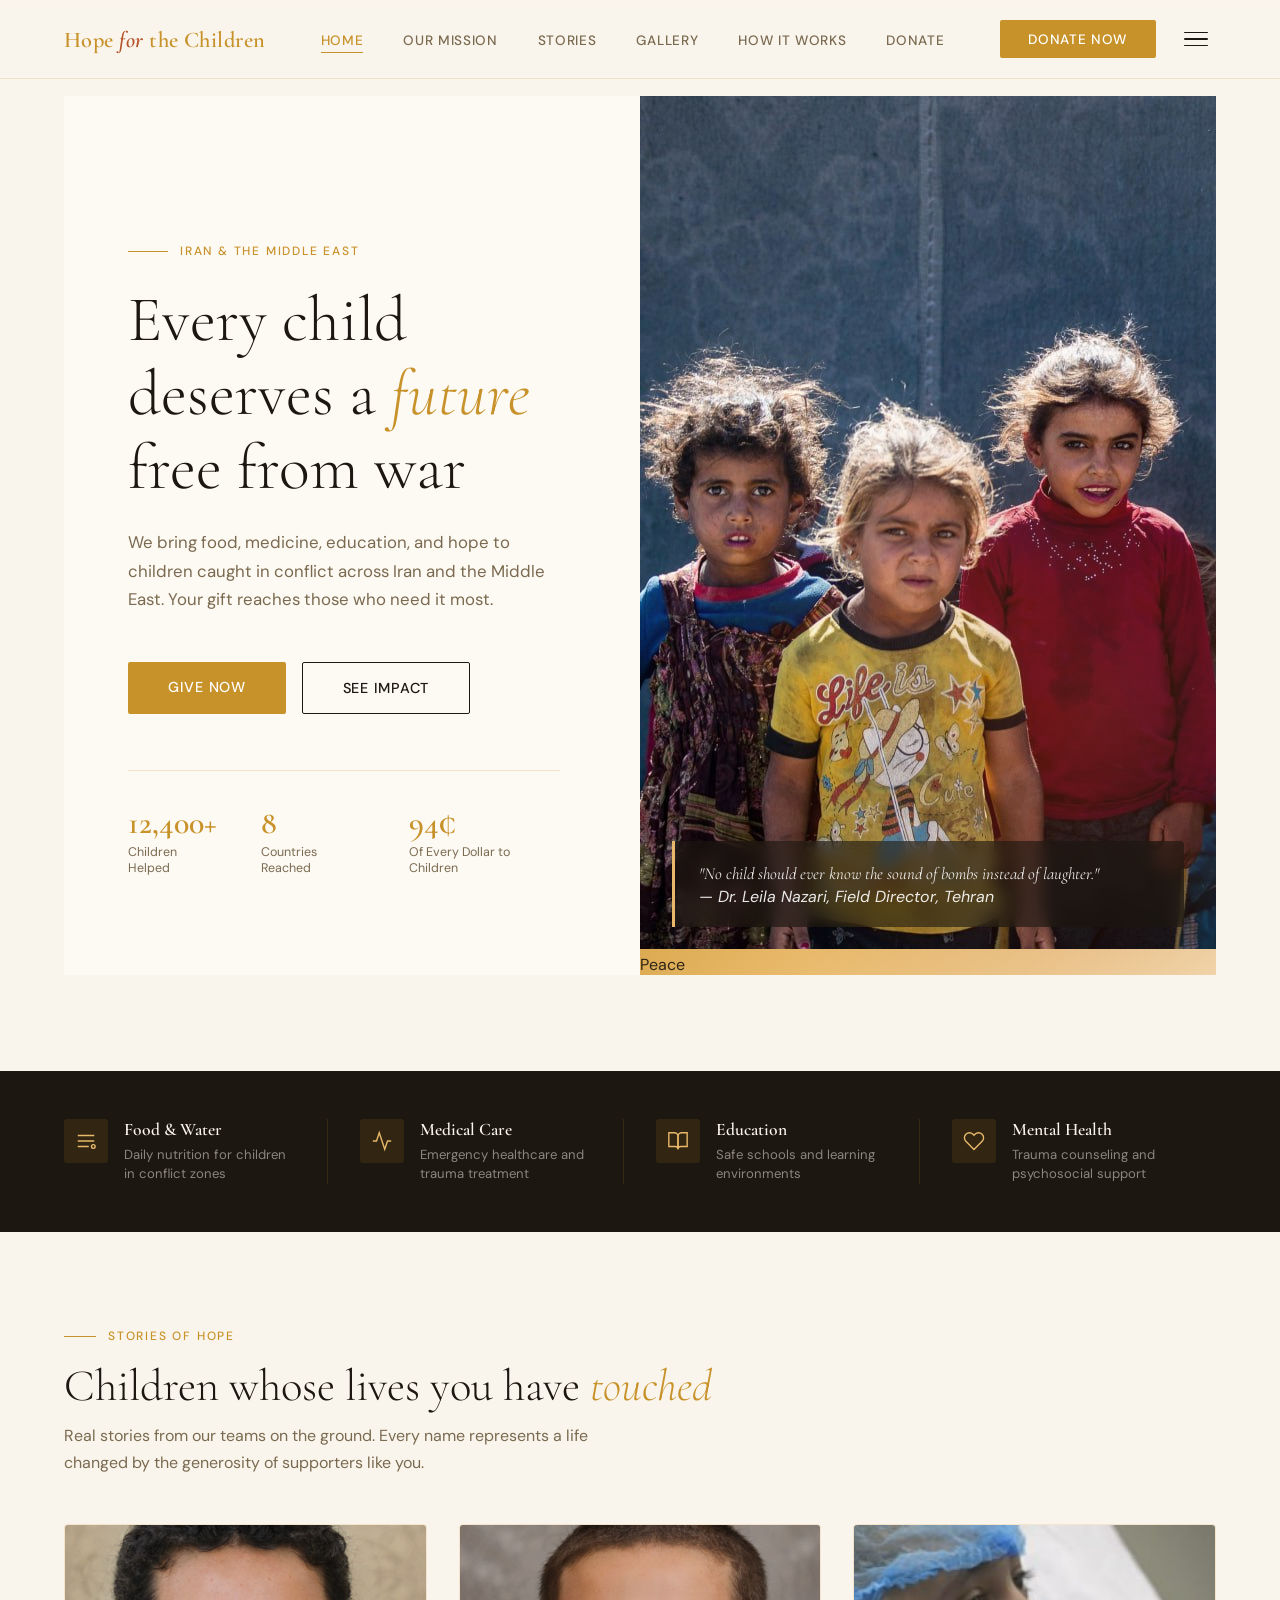
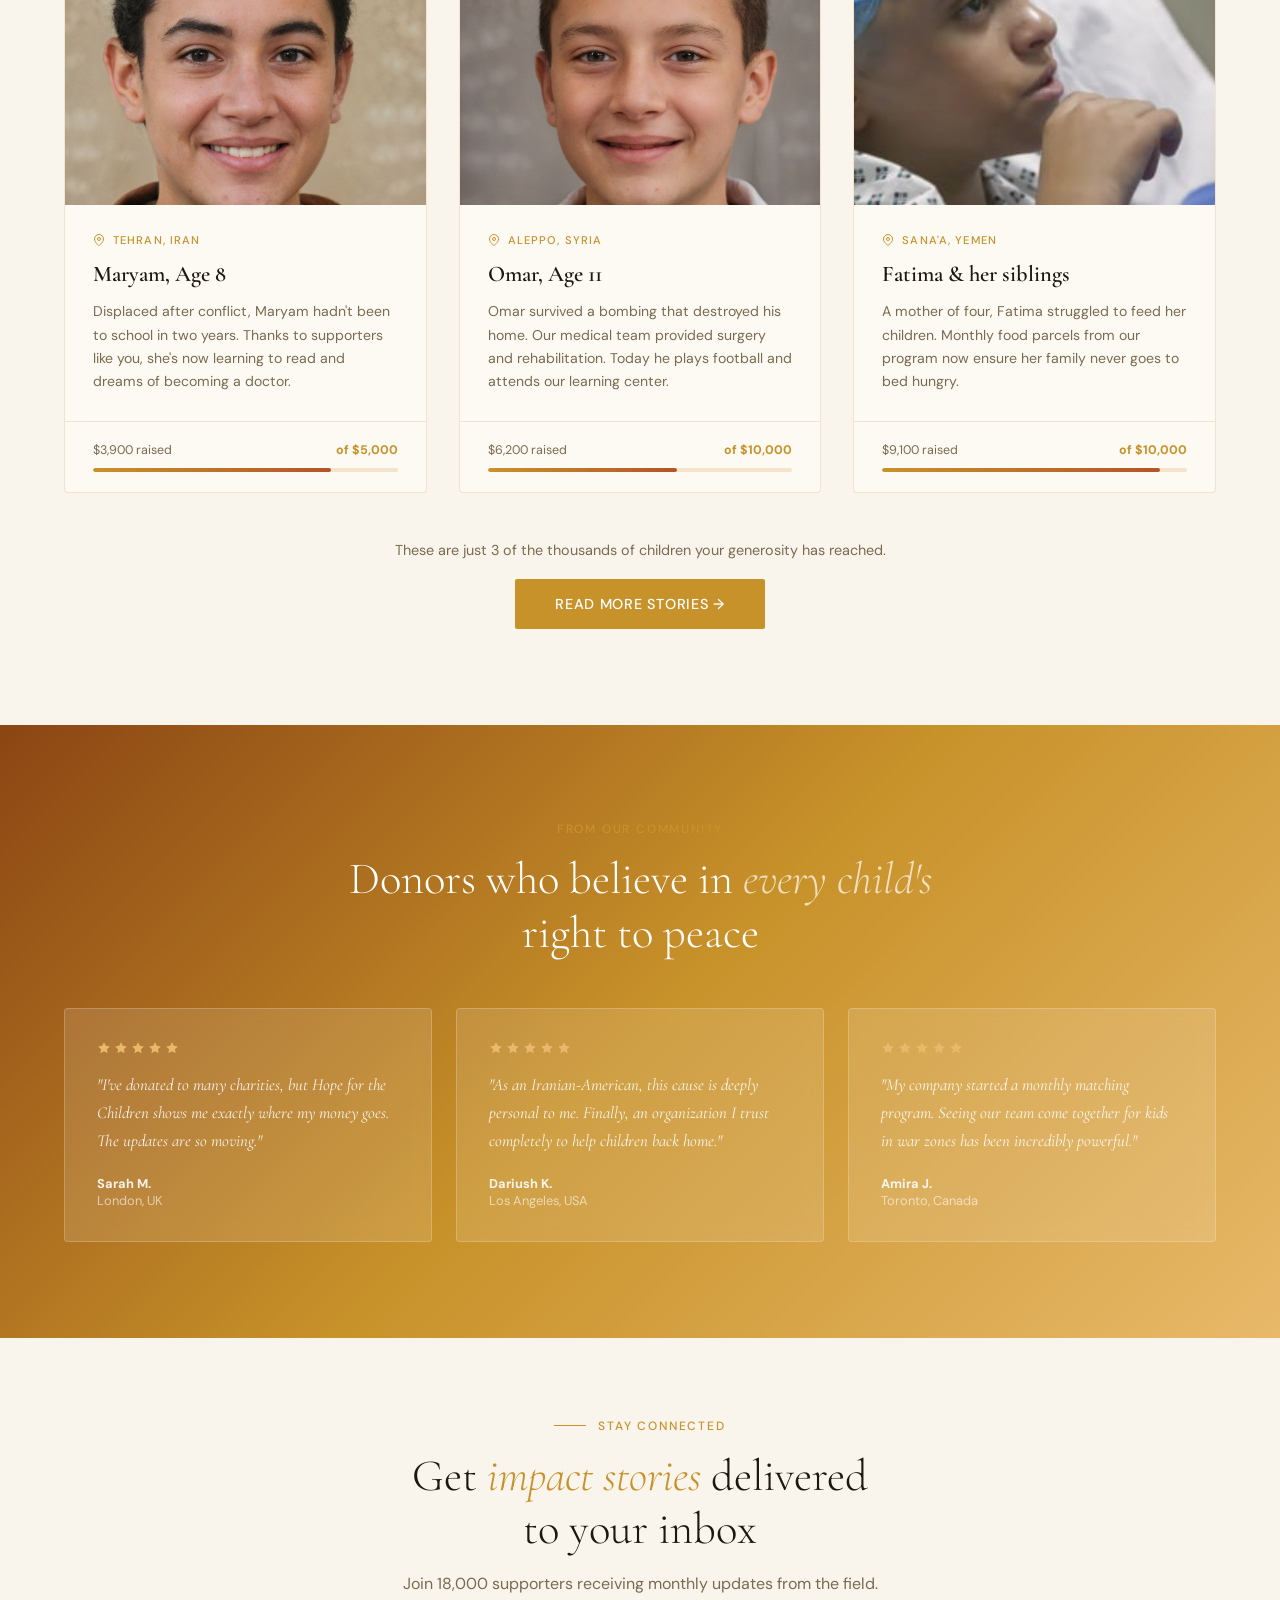
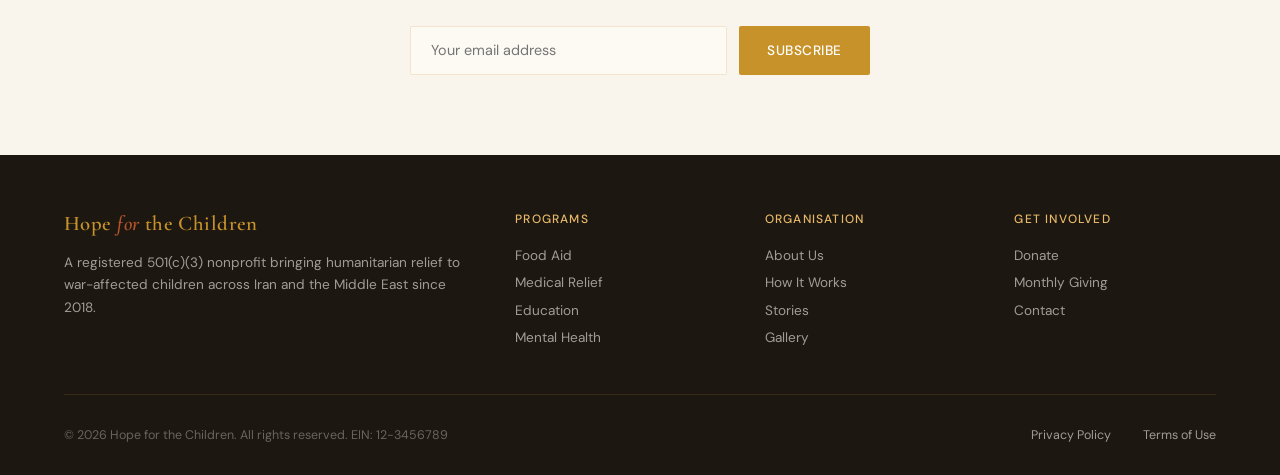
==== commit 0db9be8b: "Add Supabase newsletter subscription" ====
--- a/index.html
+++ b/index.html
@@ -287,7 +287,7 @@
   <p>Join 18,000 supporters receiving monthly updates from the field.</p>
   <div class="newsletter-form">
     <input type="email" placeholder="Your email address">
-    <button onclick="this.textContent='✓ Subscribed!';this.style.background='#2d6a4f';setTimeout(()=>{this.textContent='Subscribe';this.style.background='';},3000)">Subscribe</button>
+    <button onclick="subscribeNewsletter(this)">Subscribe</button>
   </div>
 </section>
 
@@ -308,6 +308,7 @@
 </footer>
 
 <script src="nav.js"></script>
+<script src="newsletter.js"></script>
 <script>
   renderNav('index.html');
   const observer = new IntersectionObserver((entries) => {
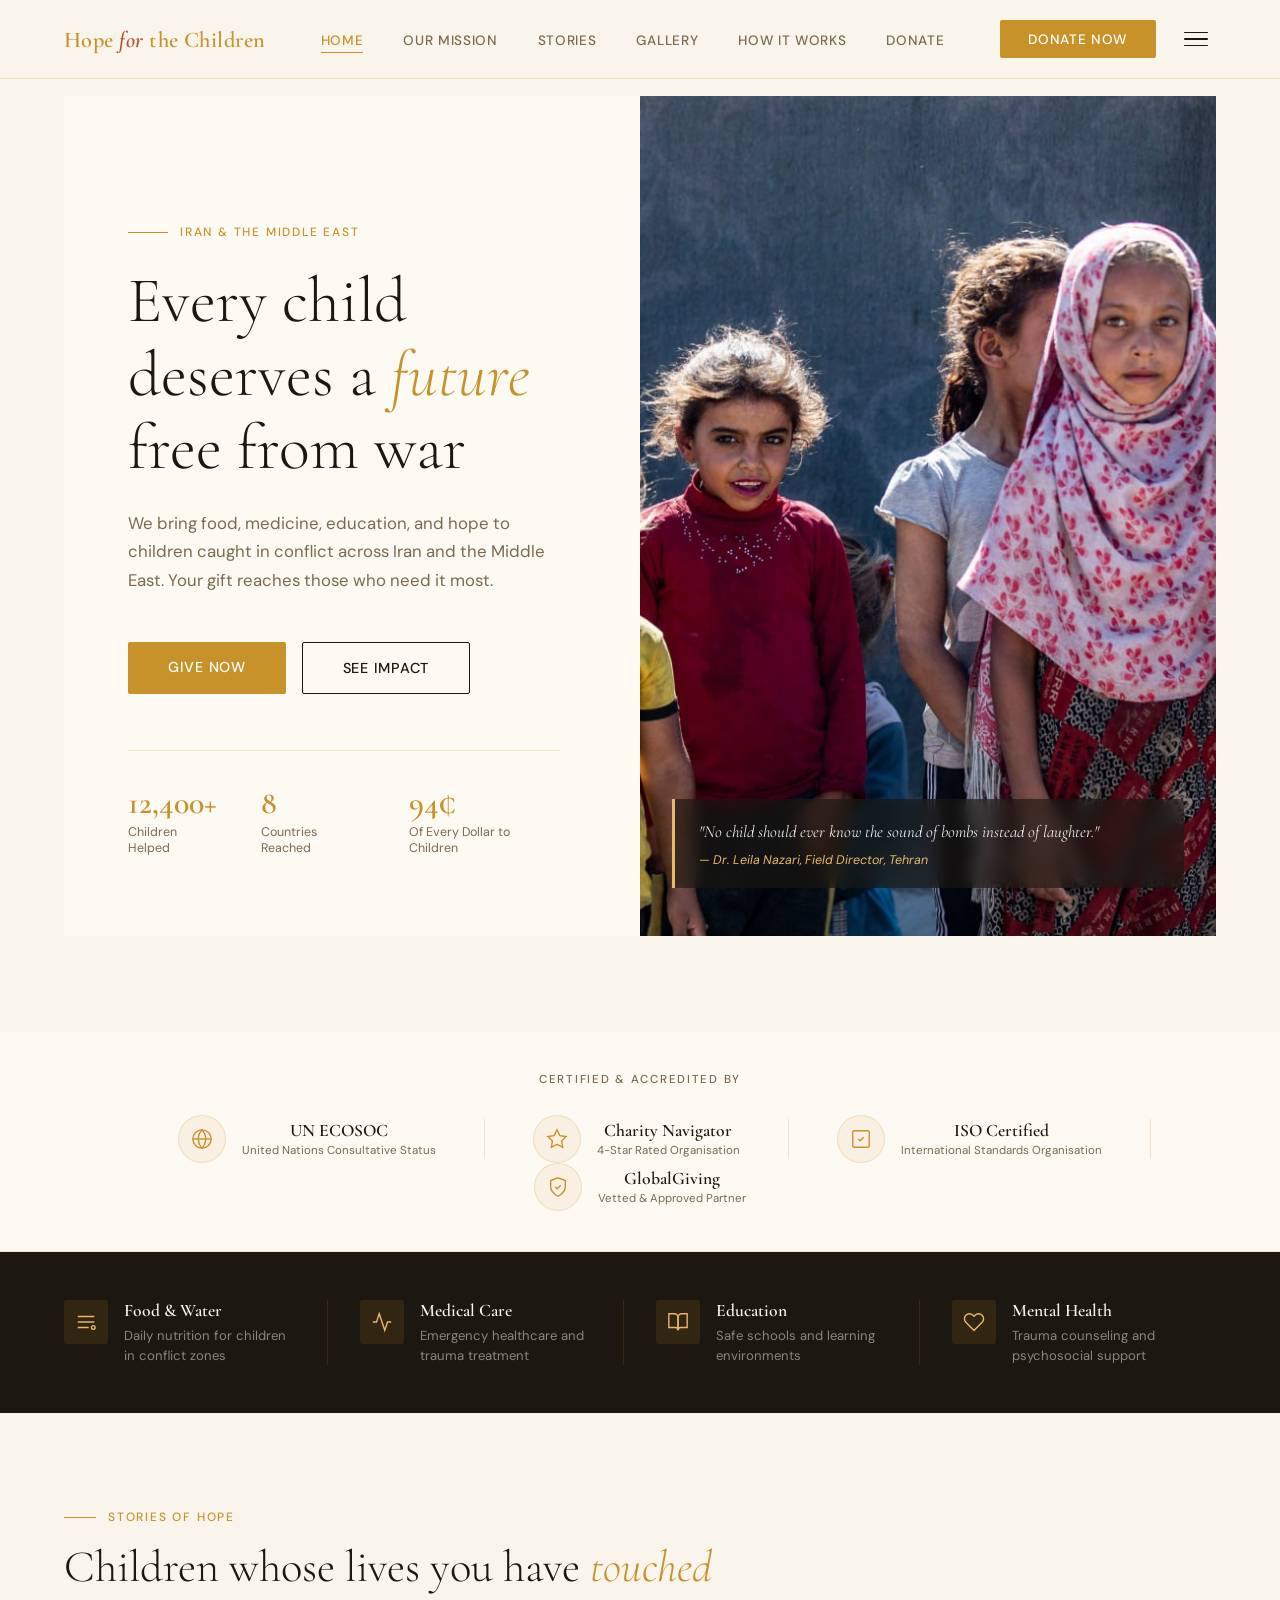
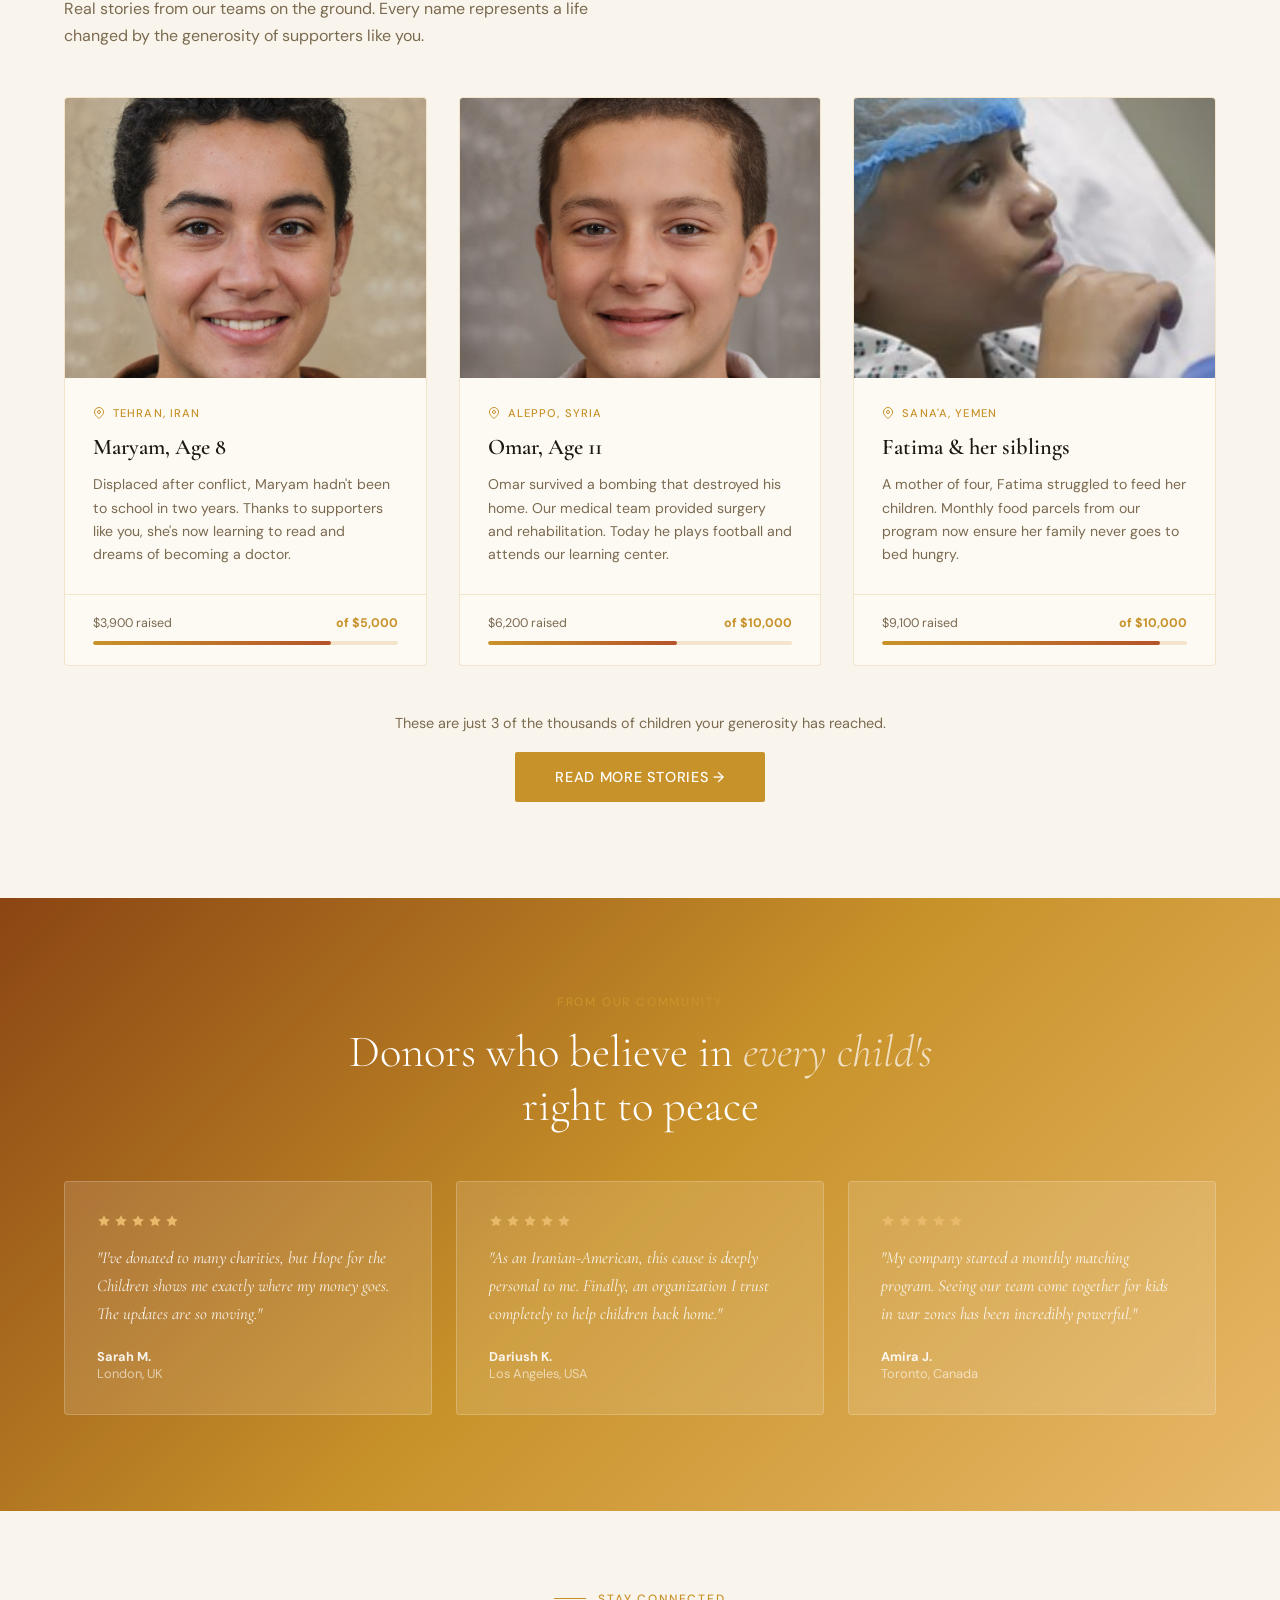
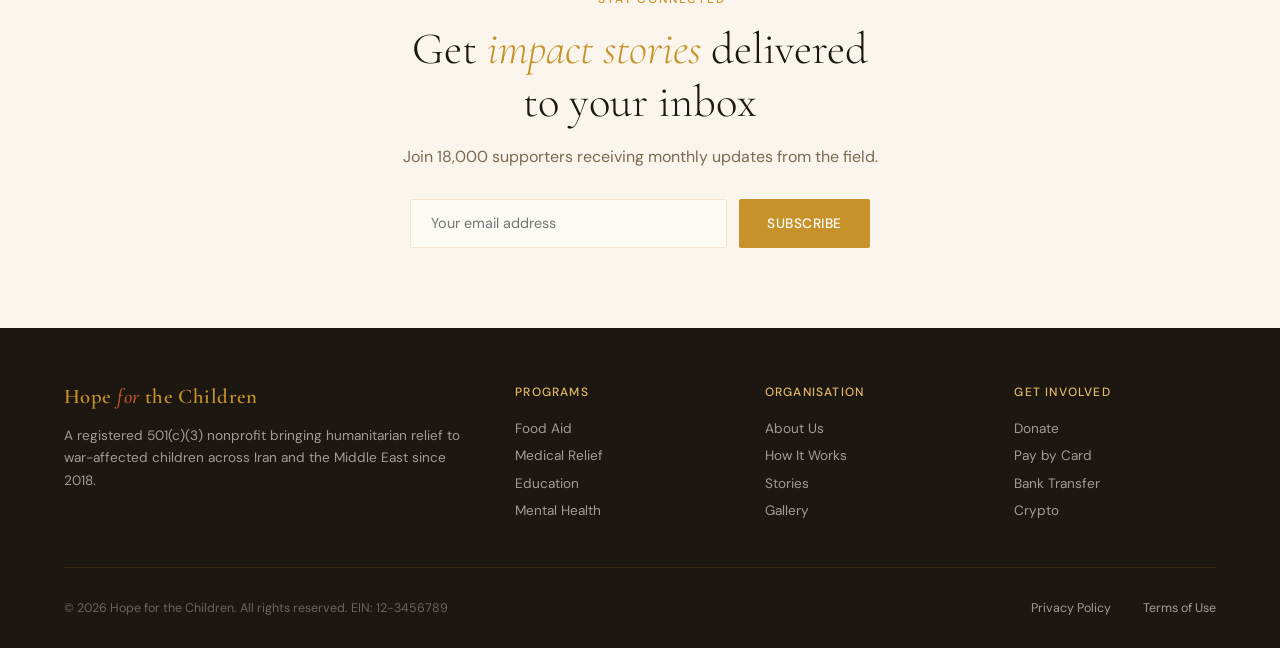
==== commit 39f870ef: "Add certifications strip and active newsletter to homepage" ====
--- a/index.html
+++ b/index.html
@@ -36,24 +36,42 @@
   }
   .hero-stat-num { font-family: 'Cormorant Garamond', serif; font-size: 2rem; font-weight: 600; color: var(--gold); }
   .hero-stat-label { font-size: 0.78rem; color: var(--muted); font-weight: 400; margin-top: 0.1rem; }
-  .hero-right {
-    position: relative; overflow: hidden;
-    background: linear-gradient(135deg, #8B4513 0%, #C8922A 40%, #E8B96A 70%, #F5DEB3 100%);
-  }
-  .hero-pattern {
-    position: absolute; inset: 0;
-    background-image:
-      radial-gradient(circle at 30% 40%, rgba(255,255,255,0.08) 0%, transparent 50%),
-      radial-gradient(circle at 80% 70%, rgba(181,83,42,0.3) 0%, transparent 50%);
-  }
+  .hero-right { position: relative; overflow: hidden; }
+  .hero-right img { width: 100%; height: 100%; object-fit: cover; display: block; position: absolute; inset: 0; }
   .hero-quote {
     position: absolute; bottom: 3rem; left: 2rem; right: 2rem;
     background: rgba(28,23,16,0.6); backdrop-filter: blur(8px);
     border-left: 3px solid var(--gold-light);
     padding: 1.25rem 1.5rem; border-radius: 0 4px 4px 0; color: rgba(255,255,255,0.9);
+    z-index: 2;
   }
   .hero-quote p { font-family: 'Cormorant Garamond', serif; font-size: 1.05rem; font-style: italic; line-height: 1.5; }
-  .ero-quote cite { font-size: 0.78rem; color: var(--gold-light); margin-top: 0.5rem; display: block; }
+  .hero-quote cite { font-size: 0.78rem; color: var(--gold-light); margin-top: 0.5rem; display: block; }
+
+  /* CERTIFICATIONS */
+  .certifications {
+    background: var(--warm-white); padding: 2.5rem 4rem;
+    border-bottom: 1px solid var(--border); text-align: center;
+  }
+  .cert-label {
+    font-size: 0.72rem; font-weight: 500; color: var(--muted);
+    letter-spacing: 0.15em; text-transform: uppercase; margin-bottom: 1.75rem;
+  }
+  .cert-logos { display: flex; align-items: center; justify-content: center; flex-wrap: wrap; }
+  .cert-item {
+    display: flex; align-items: center; gap: 1rem;
+    padding: 0 3rem; transition: transform 0.2s;
+  }
+  .cert-item:hover { transform: translateY(-2px); }
+  .cert-icon {
+    width: 48px; height: 48px; flex-shrink: 0;
+    background: rgba(200,146,42,0.08); border: 1px solid var(--border);
+    border-radius: 50%; display: flex; align-items: center; justify-content: center;
+  }
+  .cert-icon svg { width: 22px; height: 22px; stroke: var(--gold); fill: none; stroke-width: 1.5; }
+  .cert-name { font-family: 'Cormorant Garamond', serif; font-size: 1.1rem; font-weight: 600; color: var(--charcoal); white-space: nowrap; }
+  .cert-sub { font-size: 0.72rem; color: var(--muted); margin-top: 0.15rem; white-space: nowrap; }
+  .cert-divider { width: 1px; height: 40px; background: var(--border); flex-shrink: 0; }
 
   /* MISSION STRIP */
   .mission-strip {
@@ -69,7 +87,6 @@
 
   /* STORIES PREVIEW */
   .stories-preview { background: var(--cream); padding: 6rem 4rem; }
-  .stories-preview h2 { margin-bottom: 0.5rem; }
   .stories-preview .section-intro { font-size: 1rem; color: var(--muted); max-width: 560px; margin-bottom: 3rem; line-height: 1.7; }
   .stories-grid { display: grid; grid-template-columns: repeat(3, 1fr); gap: 2rem; margin-bottom: 3rem; }
   .story-card { background: var(--warm-white); border-radius: 4px; overflow: hidden; border: 1px solid var(--border); transition: all 0.3s; }
@@ -119,6 +136,9 @@
     .hero { grid-template-columns: 1fr; }
     .hero-right { min-height: 50vh; }
     .hero-left { padding: 8rem 2rem 3rem; }
+    .certifications { padding: 2rem; }
+    .cert-item { padding: 1rem 1.5rem; }
+    .cert-divider { display: none; }
     .mission-strip { grid-template-columns: repeat(2,1fr); padding: 3rem 2rem; }
     .strip-item { border-right: none; border-bottom: 1px solid rgba(200,146,42,0.15); padding-bottom: 1.5rem; }
     .stories-preview { padding: 4rem 2rem; }
@@ -131,6 +151,7 @@
     .mission-strip { grid-template-columns: 1fr; }
     .hero-stats { gap: 1.5rem; }
     .newsletter-form { flex-direction: column; }
+    .cert-item { padding: 0.75rem 1rem; width: 100%; justify-content: center; }
   }
 </style>
 </head>
@@ -154,21 +175,39 @@
     </div>
   </div>
   <div class="hero-right">
-    <div class="hero-pattern"></div>
-    <div class="hero-geometric">
-      <div class="geo-circle">
-        <div class="geo-inner">
-          <img src="assets/classroom-tehran.jpeg" alt="Hope for the Children">
-        </div>
-        <div class="geo-text">Peace</div>
-      </div>
-    </div>
+    <img src="assets/classroom-tehran.jpeg" alt="Hope for the Children">
     <div class="hero-quote">
       <p>"No child should ever know the sound of bombs instead of laughter."</p>
       <cite>— Dr. Leila Nazari, Field Director, Tehran</cite>
     </div>
   </div>
 </section>
+
+<!-- CERTIFICATIONS -->
+<div class="certifications">
+  <div class="cert-label">Certified & Accredited By</div>
+  <div class="cert-logos">
+    <div class="cert-item">
+      <div class="cert-icon"><svg viewBox="0 0 24 24"><circle cx="12" cy="12" r="10"/><path d="M12 2a15.3 15.3 0 0 1 4 10 15.3 15.3 0 0 1-4 10 15.3 15.3 0 0 1-4-10 15.3 15.3 0 0 1 4-10z"/><line x1="2" y1="12" x2="22" y2="12"/></svg></div>
+      <div class="cert-text"><div class="cert-name">UN ECOSOC</div><div class="cert-sub">United Nations Consultative Status</div></div>
+    </div>
+    <div class="cert-divider"></div>
+    <div class="cert-item">
+      <div class="cert-icon"><svg viewBox="0 0 24 24"><polygon points="12 2 15.09 8.26 22 9.27 17 14.14 18.18 21.02 12 17.77 5.82 21.02 7 14.14 2 9.27 8.91 8.26 12 2"/></svg></div>
+      <div class="cert-text"><div class="cert-name">Charity Navigator</div><div class="cert-sub">4-Star Rated Organisation</div></div>
+    </div>
+    <div class="cert-divider"></div>
+    <div class="cert-item">
+      <div class="cert-icon"><svg viewBox="0 0 24 24"><rect x="3" y="3" width="18" height="18" rx="2"/><path d="M9 12l2 2 4-4"/></svg></div>
+      <div class="cert-text"><div class="cert-name">ISO Certified</div><div class="cert-sub">International Standards Organisation</div></div>
+    </div>
+    <div class="cert-divider"></div>
+    <div class="cert-item">
+      <div class="cert-icon"><svg viewBox="0 0 24 24"><path d="M12 22s8-4 8-10V5l-8-3-8 3v7c0 6 8 10 8 10z"/><path d="M9 12l2 2 4-4"/></svg></div>
+      <div class="cert-text"><div class="cert-name">GlobalGiving</div><div class="cert-sub">Vetted & Approved Partner</div></div>
+    </div>
+  </div>
+</div>
 
 <!-- MISSION STRIP -->
 <div class="mission-strip">
@@ -286,7 +325,7 @@
   <h2>Get <em>impact stories</em> delivered to your inbox</h2>
   <p>Join 18,000 supporters receiving monthly updates from the field.</p>
   <div class="newsletter-form">
-    <input type="email" placeholder="Your email address">
+    <input type="email" id="newsletterEmail" placeholder="Your email address">
     <button onclick="subscribeNewsletter(this)">Subscribe</button>
   </div>
 </section>
@@ -299,7 +338,7 @@
     </div>
     <div><h4>Programs</h4><ul><li><a href="mission.html">Food Aid</a></li><li><a href="mission.html">Medical Relief</a></li><li><a href="mission.html">Education</a></li><li><a href="mission.html">Mental Health</a></li></ul></div>
     <div><h4>Organisation</h4><ul><li><a href="about.html">About Us</a></li><li><a href="about.html">How It Works</a></li><li><a href="stories.html">Stories</a></li><li><a href="gallery.html">Gallery</a></li></ul></div>
-    <div><h4>Get Involved</h4><ul><li><a href="donate.html">Donate</a></li><li><a href="donate.html">Monthly Giving</a></li><li><a href="donate.html">Contact</a></li></ul></div>
+    <div><h4>Get Involved</h4><ul><li><a href="donate.html">Donate</a></li><li><a href="donate-card.html">Pay by Card</a></li><li><a href="donate-transfer.html">Bank Transfer</a></li><li><a href="donate-crypto.html">Crypto</a></li></ul></div>
   </div>
   <div class="footer-bottom">
     <p>© 2026 Hope for the Children. All rights reserved. EIN: 12-3456789</p>
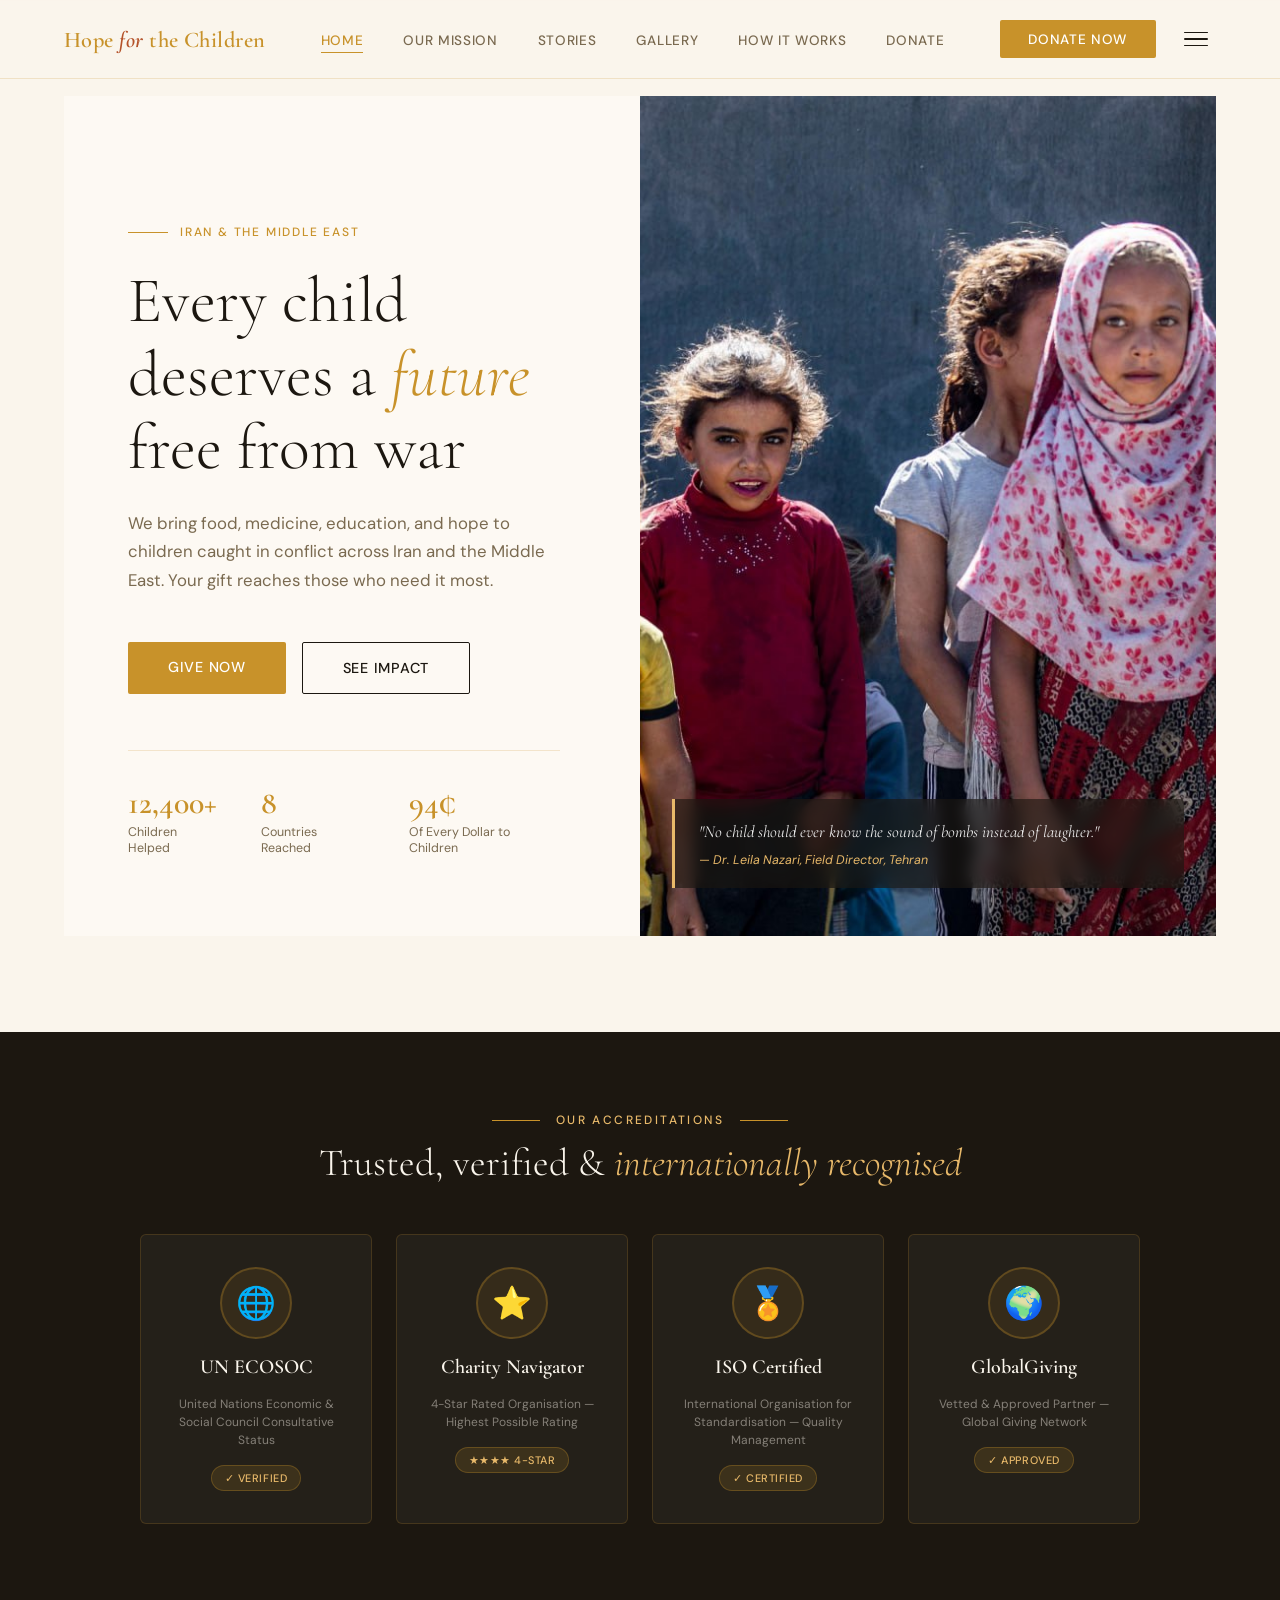
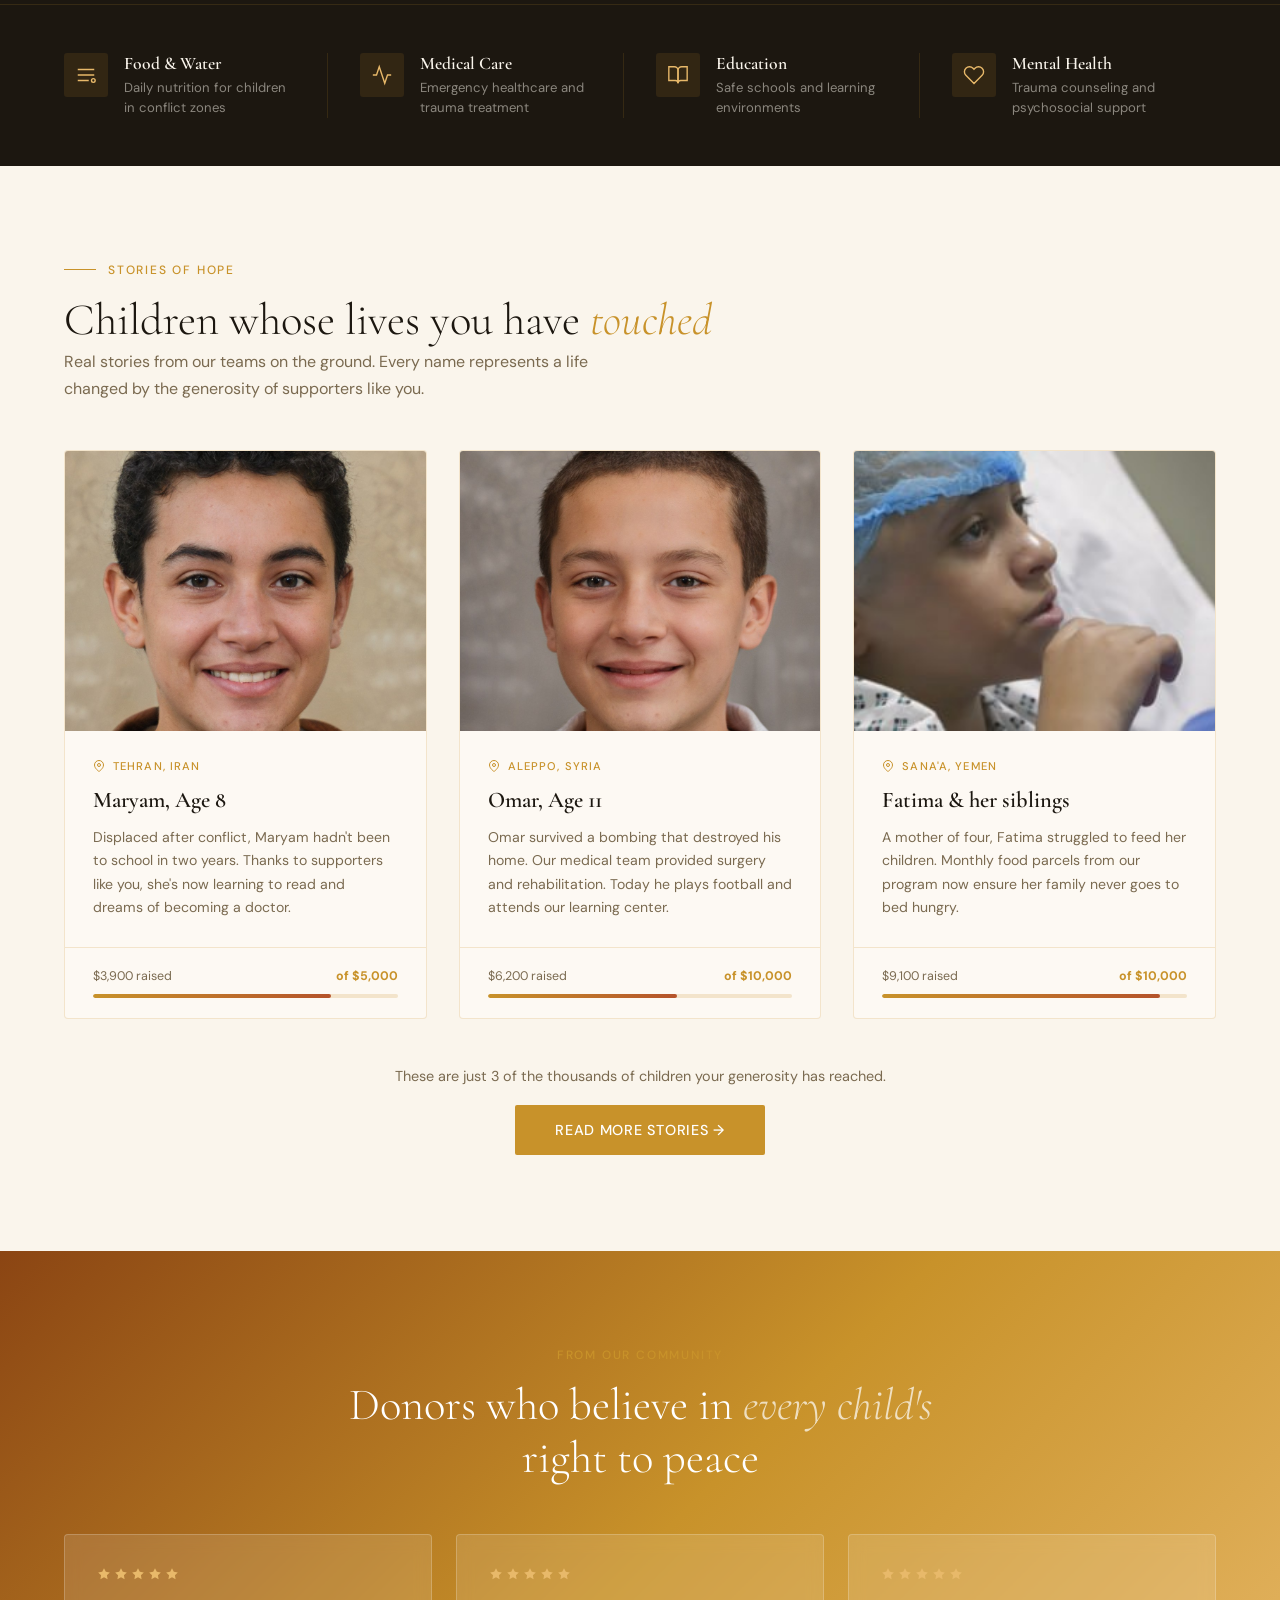
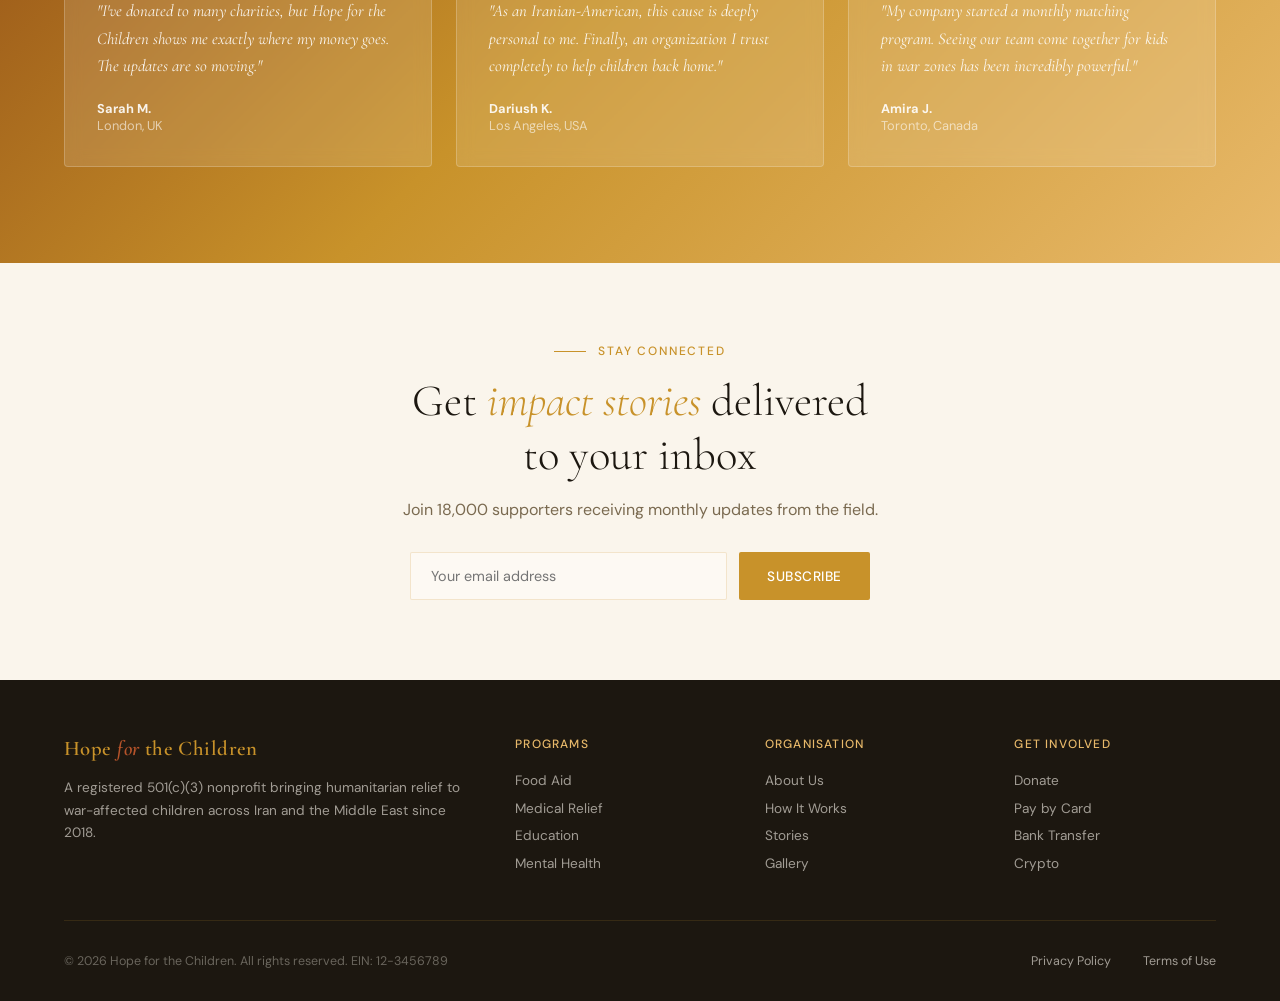
==== commit 0350e67f: "Bold certifications section with cards and badges" ====
--- a/index.html
+++ b/index.html
@@ -42,41 +42,58 @@
     position: absolute; bottom: 3rem; left: 2rem; right: 2rem;
     background: rgba(28,23,16,0.6); backdrop-filter: blur(8px);
     border-left: 3px solid var(--gold-light);
-    padding: 1.25rem 1.5rem; border-radius: 0 4px 4px 0; color: rgba(255,255,255,0.9);
-    z-index: 2;
+    padding: 1.25rem 1.5rem; border-radius: 0 4px 4px 0; color: rgba(255,255,255,0.9); z-index: 2;
   }
   .hero-quote p { font-family: 'Cormorant Garamond', serif; font-size: 1.05rem; font-style: italic; line-height: 1.5; }
   .hero-quote cite { font-size: 0.78rem; color: var(--gold-light); margin-top: 0.5rem; display: block; }
 
   /* CERTIFICATIONS */
-  .certifications {
-    background: var(--warm-white); padding: 2.5rem 4rem;
-    border-bottom: 1px solid var(--border); text-align: center;
-  }
+  .certifications { background: var(--charcoal); padding: 5rem 4rem; text-align: center; }
   .cert-label {
-    font-size: 0.72rem; font-weight: 500; color: var(--muted);
-    letter-spacing: 0.15em; text-transform: uppercase; margin-bottom: 1.75rem;
-  }
-  .cert-logos { display: flex; align-items: center; justify-content: center; flex-wrap: wrap; }
+    font-size: 0.75rem; font-weight: 500; color: var(--gold-light);
+    letter-spacing: 0.2em; text-transform: uppercase; margin-bottom: 0.75rem;
+    display: flex; align-items: center; justify-content: center; gap: 1rem;
+  }
+  .cert-label::before, .cert-label::after { content: ''; width: 3rem; height: 1px; background: var(--gold); display: block; }
+  .cert-heading {
+    font-family: 'Cormorant Garamond', serif;
+    font-size: clamp(1.8rem, 3vw, 2.5rem); font-weight: 300;
+    color: var(--cream); margin-bottom: 3rem; line-height: 1.2;
+  }
+  .cert-heading em { color: var(--gold-light); font-style: italic; }
+  .cert-logos { display: grid; grid-template-columns: repeat(4,1fr); gap: 1.5rem; max-width: 1000px; margin: 0 auto; }
   .cert-item {
-    display: flex; align-items: center; gap: 1rem;
-    padding: 0 3rem; transition: transform 0.2s;
-  }
-  .cert-item:hover { transform: translateY(-2px); }
-  .cert-icon {
-    width: 48px; height: 48px; flex-shrink: 0;
-    background: rgba(200,146,42,0.08); border: 1px solid var(--border);
-    border-radius: 50%; display: flex; align-items: center; justify-content: center;
-  }
-  .cert-icon svg { width: 22px; height: 22px; stroke: var(--gold); fill: none; stroke-width: 1.5; }
-  .cert-name { font-family: 'Cormorant Garamond', serif; font-size: 1.1rem; font-weight: 600; color: var(--charcoal); white-space: nowrap; }
-  .cert-sub { font-size: 0.72rem; color: var(--muted); margin-top: 0.15rem; white-space: nowrap; }
-  .cert-divider { width: 1px; height: 40px; background: var(--border); flex-shrink: 0; }
+    background: rgba(255,255,255,0.04); border: 1px solid rgba(200,146,42,0.2);
+    border-radius: 6px; padding: 2rem 1.5rem;
+    display: flex; flex-direction: column; align-items: center;
+    gap: 1rem; transition: all 0.3s; position: relative; overflow: hidden;
+  }
+  .cert-item::before {
+    content: ''; position: absolute; bottom: 0; left: 0; right: 0; height: 3px;
+    background: linear-gradient(90deg, var(--gold), var(--terra));
+    transform: scaleX(0); transform-origin: left; transition: transform 0.3s;
+  }
+  .cert-item:hover { transform: translateY(-4px); border-color: rgba(200,146,42,0.5); background: rgba(255,255,255,0.07); }
+  .cert-item:hover::before { transform: scaleX(1); }
+  .cert-logo-wrap {
+    width: 72px; height: 72px; border-radius: 50%;
+    background: rgba(200,146,42,0.1); border: 2px solid rgba(200,146,42,0.3);
+    display: flex; align-items: center; justify-content: center; font-size: 2rem;
+  }
+  .cert-name { font-family: 'Cormorant Garamond', serif; font-size: 1.25rem; font-weight: 600; color: var(--cream); text-align: center; line-height: 1.2; }
+  .cert-sub { font-size: 0.75rem; color: rgba(250,245,236,0.45); text-align: center; line-height: 1.5; }
+  .cert-badge {
+    display: inline-block; padding: 0.3rem 0.8rem;
+    background: rgba(200,146,42,0.15); border: 1px solid rgba(200,146,42,0.3);
+    border-radius: 20px; font-size: 0.68rem; color: var(--gold-light);
+    letter-spacing: 0.05em; text-transform: uppercase; font-weight: 500;
+  }
 
   /* MISSION STRIP */
   .mission-strip {
     background: var(--charcoal); padding: 3rem 4rem;
     display: grid; grid-template-columns: repeat(4, 1fr); gap: 2rem;
+    border-top: 1px solid rgba(200,146,42,0.15);
   }
   .strip-item { display: flex; align-items: flex-start; gap: 1rem; padding-right: 2rem; border-right: 1px solid rgba(200,146,42,0.15); }
   .strip-item:last-child { border-right: none; }
@@ -136,9 +153,8 @@
     .hero { grid-template-columns: 1fr; }
     .hero-right { min-height: 50vh; }
     .hero-left { padding: 8rem 2rem 3rem; }
-    .certifications { padding: 2rem; }
-    .cert-item { padding: 1rem 1.5rem; }
-    .cert-divider { display: none; }
+    .certifications { padding: 3rem 2rem; }
+    .cert-logos { grid-template-columns: repeat(2,1fr); }
     .mission-strip { grid-template-columns: repeat(2,1fr); padding: 3rem 2rem; }
     .strip-item { border-right: none; border-bottom: 1px solid rgba(200,146,42,0.15); padding-bottom: 1.5rem; }
     .stories-preview { padding: 4rem 2rem; }
@@ -151,7 +167,7 @@
     .mission-strip { grid-template-columns: 1fr; }
     .hero-stats { gap: 1.5rem; }
     .newsletter-form { flex-direction: column; }
-    .cert-item { padding: 0.75rem 1rem; width: 100%; justify-content: center; }
+    .cert-logos { grid-template-columns: 1fr; }
   }
 </style>
 </head>
@@ -185,26 +201,32 @@
 
 <!-- CERTIFICATIONS -->
 <div class="certifications">
-  <div class="cert-label">Certified & Accredited By</div>
+  <div class="cert-label">Our Accreditations</div>
+  <div class="cert-heading">Trusted, verified & <em>internationally recognised</em></div>
   <div class="cert-logos">
     <div class="cert-item">
-      <div class="cert-icon"><svg viewBox="0 0 24 24"><circle cx="12" cy="12" r="10"/><path d="M12 2a15.3 15.3 0 0 1 4 10 15.3 15.3 0 0 1-4 10 15.3 15.3 0 0 1-4-10 15.3 15.3 0 0 1 4-10z"/><line x1="2" y1="12" x2="22" y2="12"/></svg></div>
-      <div class="cert-text"><div class="cert-name">UN ECOSOC</div><div class="cert-sub">United Nations Consultative Status</div></div>
-    </div>
-    <div class="cert-divider"></div>
+      <div class="cert-logo-wrap">🌐</div>
+      <div class="cert-name">UN ECOSOC</div>
+      <div class="cert-sub">United Nations Economic & Social Council Consultative Status</div>
+      <span class="cert-badge">✓ Verified</span>
+    </div>
     <div class="cert-item">
-      <div class="cert-icon"><svg viewBox="0 0 24 24"><polygon points="12 2 15.09 8.26 22 9.27 17 14.14 18.18 21.02 12 17.77 5.82 21.02 7 14.14 2 9.27 8.91 8.26 12 2"/></svg></div>
-      <div class="cert-text"><div class="cert-name">Charity Navigator</div><div class="cert-sub">4-Star Rated Organisation</div></div>
-    </div>
-    <div class="cert-divider"></div>
+      <div class="cert-logo-wrap">⭐</div>
+      <div class="cert-name">Charity Navigator</div>
+      <div class="cert-sub">4-Star Rated Organisation — Highest Possible Rating</div>
+      <span class="cert-badge">★★★★ 4-Star</span>
+    </div>
     <div class="cert-item">
-      <div class="cert-icon"><svg viewBox="0 0 24 24"><rect x="3" y="3" width="18" height="18" rx="2"/><path d="M9 12l2 2 4-4"/></svg></div>
-      <div class="cert-text"><div class="cert-name">ISO Certified</div><div class="cert-sub">International Standards Organisation</div></div>
-    </div>
-    <div class="cert-divider"></div>
+      <div class="cert-logo-wrap">🏅</div>
+      <div class="cert-name">ISO Certified</div>
+      <div class="cert-sub">International Organisation for Standardisation — Quality Management</div>
+      <span class="cert-badge">✓ Certified</span>
+    </div>
     <div class="cert-item">
-      <div class="cert-icon"><svg viewBox="0 0 24 24"><path d="M12 22s8-4 8-10V5l-8-3-8 3v7c0 6 8 10 8 10z"/><path d="M9 12l2 2 4-4"/></svg></div>
-      <div class="cert-text"><div class="cert-name">GlobalGiving</div><div class="cert-sub">Vetted & Approved Partner</div></div>
+      <div class="cert-logo-wrap">🌍</div>
+      <div class="cert-name">GlobalGiving</div>
+      <div class="cert-sub">Vetted & Approved Partner — Global Giving Network</div>
+      <span class="cert-badge">✓ Approved</span>
     </div>
   </div>
 </div>
